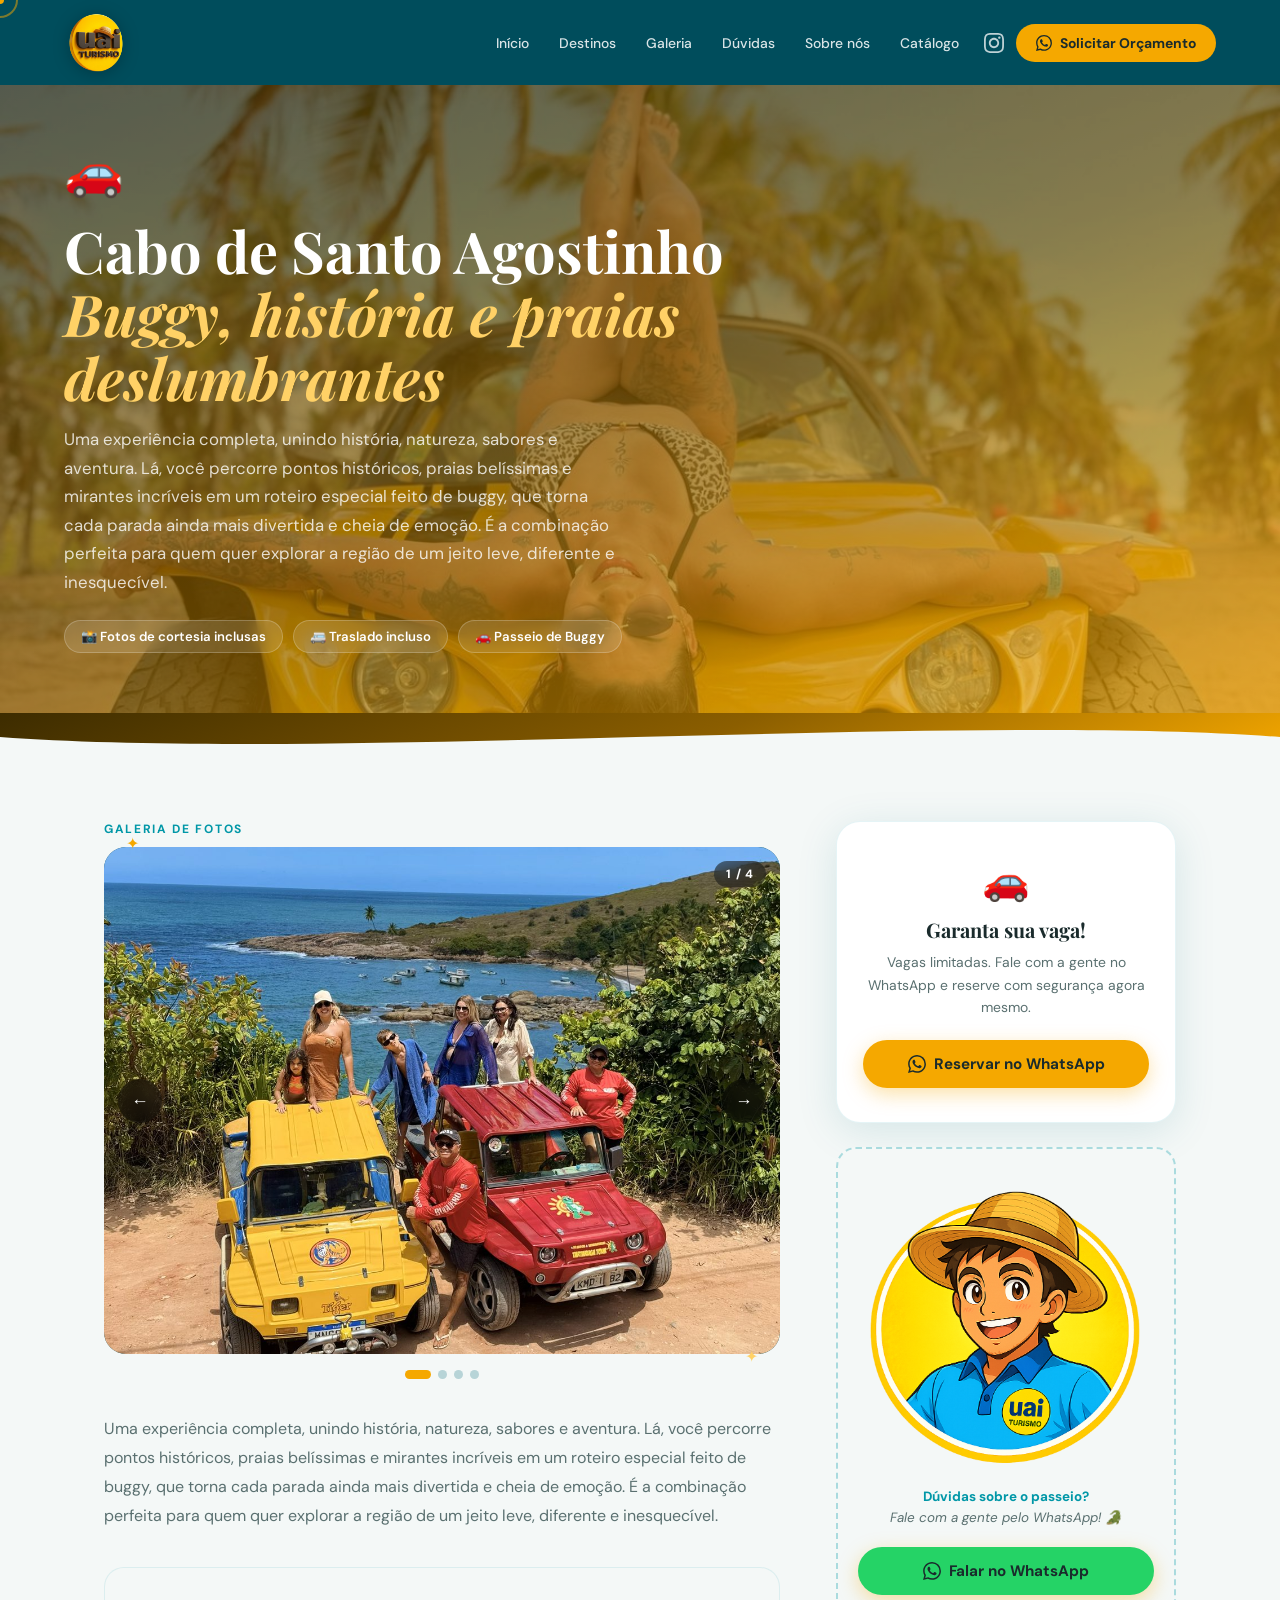
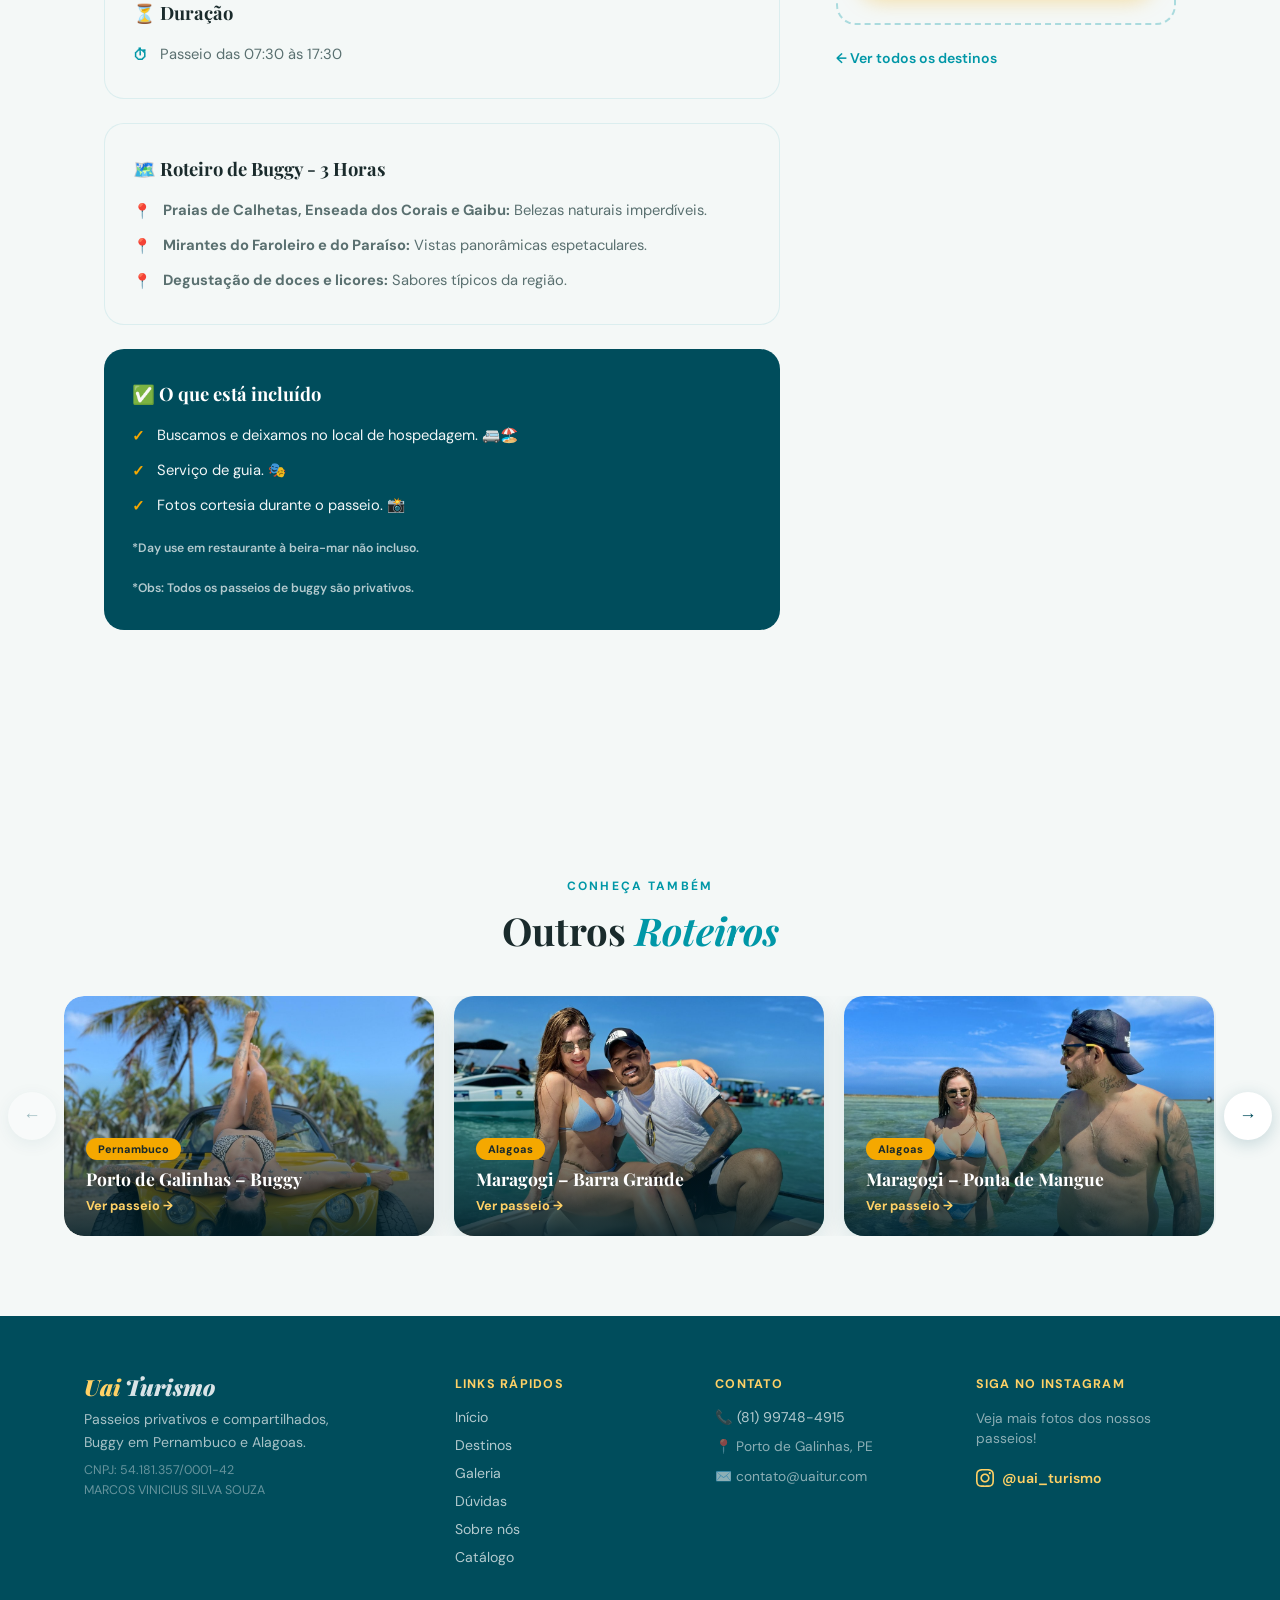
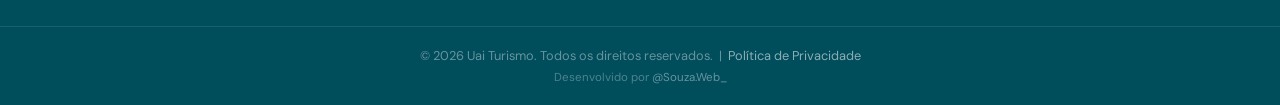
==== passeio-cabo-santo-agostinho.html @ 0c3a1db9 "fim..." ====
<!DOCTYPE html>
<html lang="pt-BR">

<head>
  <meta charset="UTF-8" />
  <meta name="viewport" content="width=device-width, initial-scale=1.0" />
  <title>Cabo de Santo Agostinho – Passeio de Buggy – Uai Turismo</title>
  <meta name="description" content="Passeio de buggy em Cabo de Santo Agostinho — história, praias deslumbrantes, mirantes e degustação de doces típicos. Traslado, guia e fotos inclusas.">
  <link href="https://fonts.googleapis.com/css2?family=Playfair+Display:ital,wght@0,700;0,900;1,700&family=DM+Sans:wght@300;400;500;600;700&display=swap" rel="stylesheet" />
  <link rel="stylesheet" href="style.css" />
  <link rel="stylesheet" href="style-upgrade.css" />
  <style>
    * { cursor: none !important; }
    @media(pointer:coarse) { * { cursor: auto !important; } }
    #cursor-dot, #cursor-ring { position: fixed; top: 0; left: 0; border-radius: 50%; pointer-events: none; z-index: 99999; transform: translate(-50%, -50%); transition-property: opacity, background, border-color, transform; transition-timing-function: ease; }
    #cursor-dot { width: 8px; height: 8px; background: var(--amber); transition-duration: .08s; }
    #cursor-ring { width: 36px; height: 36px; border: 2px solid rgba(245,168,0,.5); background: transparent; transition-duration: .18s; }
    .ph { min-height: 72vh; background: linear-gradient(155deg, #3d2c00 0%, #8B5E00 55%, var(--amber) 100%); display: flex; align-items: flex-end; padding: 140px 5% 60px; position: relative; overflow: hidden; }
    .ph::before { content: ''; position: absolute; inset: 0; background: url('foto/Passeio Buggy - Porto de Galinhas/image-8.jpeg') center/cover no-repeat; opacity: .30; z-index: 0; }
    .phc { position: relative; z-index: 1; max-width: 720px; color: white; }
    .ph-emoji { font-size: 3rem; display: block; margin-bottom: 16px; }
    .phc h1 { font-family: 'Playfair Display', serif; font-size: clamp(2rem,5vw,3.6rem); line-height: 1.1; margin-bottom: 16px; }
    .phc h1 span { color: var(--amber-light); font-style: italic; }
    .ph-sub { font-size: 1.05rem; color: rgba(255,255,255,.80); line-height: 1.7; max-width: 560px; margin-bottom: 24px; }
    .ph-badges { display: flex; flex-wrap: wrap; gap: 10px; }
    .ph-badge { background: rgba(255,255,255,.12); border: 1px solid rgba(255,255,255,.22); color: white; padding: 7px 16px; border-radius: 50px; font-size: .82rem; font-weight: 600; backdrop-filter: blur(8px); }
    .pwav { line-height: 0; background: linear-gradient(155deg, #3d2c00 0%, #8B5E00 55%, var(--amber) 100%); }
    .pwav svg { width:100%; height:48px; display:block; }
    .pbody { max-width: 1200px; margin: 0 auto; padding: 60px 5%; display: grid; grid-template-columns: 1fr 340px; gap: 56px; }
    @media(max-width:900px) { .pbody { grid-template-columns:1fr; } }
    .pcwrap { margin-bottom: 36px; }
    .pclabel { font-size:.75rem; font-weight:700; letter-spacing:.14em; text-transform:uppercase; color:var(--teal); margin-bottom:10px; }
    .pcframe { position:relative; }
    .pcframe::before, .pcframe::after { content:'✦'; position:absolute; font-size:1rem; color:var(--amber); z-index:10; line-height:1; }
    .pcframe::before { top:-11px; left:22px; }
    .pcframe::after { bottom:-11px; right:22px; color:var(--amber-light); }
    .pc { position:relative; border-radius:22px; overflow:hidden; background:var(--teal-deeper); aspect-ratio:4/3; }
    .pctrack { display:flex; height:100%; transition:transform .65s cubic-bezier(.4,0,.2,1); will-change:transform; }
    .pcs { flex:0 0 100%; min-width:100%; height:100%; overflow:hidden; }
    .pcs img { width:100%; height:100%; object-fit:cover; display:block; transition:transform .7s ease; }
    .pcs:hover img { transform:scale(1.04); }
    .pcprev, .pcnext { position:absolute; top:50%; transform:translateY(-50%); width:44px; height:44px; border-radius:50%; border:none; background:rgba(0,0,0,.42); color:white; font-size:1.1rem; cursor:pointer; z-index:5; display:flex; align-items:center; justify-content:center; transition:background .25s,transform .25s; backdrop-filter:blur(8px); }
    .pcprev { left:14px; } .pcnext { right:14px; }
    .pcprev:hover, .pcnext:hover { background:var(--amber); color:var(--text); transform:translateY(-50%) scale(1.1); }
    .pccount { position:absolute; top:14px; right:14px; background:rgba(0,0,0,.45); backdrop-filter:blur(8px); color:white; font-size:.75rem; font-weight:700; padding:5px 12px; border-radius:50px; z-index:5; letter-spacing:.06em; }
    .pccap { position:absolute; bottom:0; left:0; right:0; padding:40px 20px 16px; background:linear-gradient(transparent,rgba(0,20,30,.75)); color:white; font-size:.82rem; font-weight:600; opacity:0; transition:opacity .3s; z-index:5; pointer-events:none; }
    .pc:hover .pccap { opacity:1; }
    .pcdots { display:flex; justify-content:center; align-items:center; gap:7px; margin-top:16px; }
    .pcd { width:9px; height:9px; border-radius:50%; background:rgba(0,105,120,.25); border:none; cursor:pointer; transition:all .3s; padding:0; }
    .pcd.active { background:var(--amber); width:26px; border-radius:5px; }
    .pcd:hover { background:var(--teal); }
    .roteiro-box { background: linear-gradient(135deg,rgba(0,151,167,.08),rgba(0,77,92,.06)); border:1px solid rgba(0,151,167,.15); border-radius:20px; padding:28px; margin-bottom:24px; }
    .roteiro-box h3 { font-family:'Playfair Display',serif; font-size:1.05rem; color:var(--text); margin-bottom:16px; display:flex; align-items:center; gap:8px; }
    .roteiro-tag { display:inline-flex; align-items:center; gap:6px; background:var(--amber); color:var(--text); font-size:.78rem; font-weight:700; padding:4px 12px; border-radius:50px; margin-left:auto; }
    .roteiro-steps { list-style:none; display:flex; flex-direction:column; gap:12px; }
    .roteiro-steps li { display:flex; align-items:flex-start; gap:12px; font-size:.9rem; color:var(--text-muted); }
    .rstep { width:28px; height:28px; background:var(--teal); color:white; border-radius:50%; display:flex; align-items:center; justify-content:center; font-size:.75rem; font-weight:700; flex-shrink:0; }
    .pdesc { font-size:1rem; color:var(--text-muted); line-height:1.8; margin-bottom:36px; }
    .pdesc p+p { margin-top:16px; }
    .pinc { background:var(--off-white); border-radius:20px; padding:32px 28px; margin-bottom:24px; border:1px solid rgba(0,151,167,.10); }
    .pinc h3 { font-family:'Playfair Display',serif; font-size:1.15rem; color:var(--text); margin-bottom:18px; }
    .pinc ul { list-style:none; display:flex; flex-direction:column; gap:12px; }
    .pinc li { display:flex; align-items:flex-start; gap:12px; font-size:.92rem; color:var(--text-muted); line-height:1.5; }
    .ii { color:var(--teal); font-weight:800; flex-shrink:0; margin-top:1px; }
    .ptips { background:linear-gradient(135deg,var(--teal-deeper),var(--teal)); border-radius:20px; padding:32px 28px; color:white; }
    .ptips h3 { font-family:'Playfair Display',serif; font-size:1.15rem; margin-bottom:16px; }
    .ptips ul { list-style:none; display:flex; flex-direction:column; gap:10px; }
    .ptips li { font-size:.9rem; color:rgba(255,255,255,.85); line-height:1.55; }
    .psidebar { display:flex; flex-direction:column; gap:24px; }
    .ctacard { background:white; border-radius:24px; padding:34px 26px; box-shadow:0 8px 40px rgba(0,105,120,.13); border:1px solid rgba(0,151,167,.10); text-align:center; }
    .ctacard-em { font-size:2.4rem; margin-bottom:10px; }
    .ctacard h4 { font-family:'Playfair Display',serif; font-size:1.25rem; color:var(--text); margin-bottom:8px; }
    .ctacard p { font-size:.87rem; color:var(--text-muted); margin-bottom:22px; line-height:1.6; }
    .ctacard .btn-primary { width:100%; justify-content:center; }
    .mascote-box { background:var(--off-white); border-radius:20px; border:2px dashed rgba(0,151,167,.30); padding:28px 20px; text-align:center; display:flex; flex-direction:column; align-items:center; gap:14px; }
    .mascote-box p { font-size:.84rem; color:var(--text-muted); line-height:1.55; font-style:italic; }
    .mascote-box strong { color:var(--teal); font-style:normal; }
    .back-link { display:inline-flex; align-items:center; gap:8px; color:var(--teal); font-weight:600; font-size:.88rem; transition:.3s; }
    .back-link:hover { color:var(--teal-dark); }
    .outros-sec { background:var(--off-white); padding:80px 5%; }
    .outros-hd { text-align:center; margin-bottom:36px; }
    .outros-grid { max-width:1100px; margin:0 auto; display:grid; grid-template-columns:repeat(3,1fr); gap:20px; }
    @media(max-width:768px) { .outros-grid { grid-template-columns:1fr; } }
    .outro-card { border-radius:20px; overflow:hidden; position:relative; height:230px; cursor:pointer; }
    .outro-card img { width:100%; height:100%; object-fit:cover; transition:transform .5s; display:block; }
    .outro-card:hover img { transform:scale(1.07); }
    .outro-overlay { position:absolute; inset:0; background:linear-gradient(180deg,transparent 35%,rgba(0,40,50,.90)); display:flex; flex-direction:column; justify-content:flex-end; padding:22px; color:white; }
    .outro-overlay h4 { font-family:'Playfair Display',serif; font-size:1.1rem; margin-bottom:5px; }
    .outro-overlay a { font-size:.8rem; color:var(--amber-light); font-weight:700; transition:.2s; }
    .outro-overlay a:hover { color:white; }

    <style id="nav-mobile-fix">@media (max-width: 768px) {
      #navMenu { display: flex !important; position: fixed !important; top: 0 !important; left: 0 !important; right: 0 !important; bottom: 0 !important; width: 100% !important; height: 100% !important; z-index: 99990 !important; background: var(--teal-deeper) !important; flex-direction: column !important; align-items: center !important; justify-content: center !important; gap: 8px !important; transform: none !important; opacity: 0; visibility: hidden; pointer-events: none; transition: opacity 0.35s ease, visibility 0.35s ease; }
      #navMenu.open { opacity: 1 !important; visibility: visible !important; pointer-events: all !important; }
      #navMenu li { width: 100%; text-align: center; }
      #navMenu li a { display: block; font-size: 1.2rem !important; padding: 14px 24px !important; color: white !important; border-radius: 12px; transition: background 0.2s ease; }
      #navMenu li a:hover { background: rgba(255,255,255,0.10); }
      #navMenu .nav-cta { background: var(--amber) !important; color: var(--text) !important; border-radius: 50px !important; font-weight: 700 !important; margin-top: 8px; display: inline-flex !important; width: auto !important; padding: 12px 28px !important; }
      .nav-toggle { z-index: 99995 !important; position: relative; }
      #nav { z-index: 99992 !important; }
    }
  </style>
  </style>

    <style>
        .floating-wpp {
            position: fixed;
            bottom: 24px;
            left: 24px;
            width: 60px;
            height: 60px;
            background-color: #25D366;
            color: white;
            border-radius: 50%;
            display: flex;
            align-items: center;
            justify-content: center;
            font-size: 32px;
            box-shadow: 0 4px 14px rgba(37, 211, 102, 0.4);
            z-index: 1000;
            transition: transform 0.3s ease;
        }
        .floating-wpp:hover {
            transform: scale(1.1);
        }
        @media (max-width: 480px) {
            .floating-wpp {
                bottom: 16px;
                left: 16px;
                width: 50px;
                height: 50px;
            }
            .floating-wpp svg { padding: 4px; }
        }
    </style>
    
</head>

<body>
  <div id="cursor-dot"></div>
  <div id="cursor-ring"></div>

  <nav id="nav">
    <a class="nav-logo" href="index.html"><img src="foto/logoo.png" alt="Uai Turismo" class="nav-logo-img"></a>
    <button class="nav-toggle" id="navToggle" aria-label="Abrir menu"><span></span><span></span><span></span></button>
        <ul id="navMenu">
      <li><a href="index.html#hero">Início</a></li>
      <li><a href="index.html#destinos">Destinos</a></li>
      <li><a href="index.html#galeria">Galeria</a></li>
      <li><a href="index.html#faq">Dúvidas</a></li>
      <li><a href="quem-somos.html">Sobre nós</a></li>
      <li><a href="https://uaiturismo.surishop.ai/catalog" target="_blank">Catálogo</a></li>
      <li><a href="https://www.instagram.com/uai_turismo/" target="_blank" aria-label="Instagram" title="@uai_turismo" style="display:flex;align-items:center;padding:4px 8px;color:rgba(255,255,255,.75);transition:color .2s" onmouseover="this.style.color='#FFD166'" onmouseout="this.style.color='rgba(255,255,255,.75)'"><svg width="20" height="20" viewBox="0 0 24 24" fill="currentColor" style="vertical-align:middle"><path d="M12 2.163c3.204 0 3.584.012 4.85.07 3.252.148 4.771 1.691 4.919 4.919.058 1.265.069 1.645.069 4.849 0 3.205-.012 3.584-.069 4.849-.149 3.225-1.664 4.771-4.919 4.919-1.266.058-1.644.07-4.85.07-3.204 0-3.584-.012-4.849-.07-3.26-.149-4.771-1.699-4.919-4.92-.058-1.265-.07-1.644-.07-4.849 0-3.204.013-3.583.07-4.849.149-3.227 1.664-4.771 4.919-4.919 1.266-.057 1.645-.069 4.849-.069zm0-2.163c-3.259 0-3.667.014-4.947.072-4.358.2-6.78 2.618-6.98 6.98-.059 1.281-.073 1.689-.073 4.948 0 3.259.014 3.668.072 4.948.2 4.358 2.618 6.78 6.98 6.98 1.281.058 1.689.072 4.948.072 3.259 0 3.668-.014 4.948-.072 4.354-.2 6.782-2.618 6.979-6.98.059-1.28.073-1.689.073-4.948 0-3.259-.014-3.667-.072-4.947-.196-4.354-2.617-6.78-6.979-6.98-1.281-.059-1.69-.073-4.949-.073zm0 5.838c-3.403 0-6.162 2.759-6.162 6.162s2.759 6.163 6.162 6.163 6.162-2.759 6.162-6.163c0-3.403-2.759-6.162-6.162-6.162zm0 10.162c-2.209 0-4-1.79-4-4 0-2.209 1.791-4 4-4s4 1.791 4 4c0 2.21-1.791 4-4 4zm6.406-11.845c-.796 0-1.441.645-1.441 1.44s.645 1.44 1.441 1.44c.795 0 1.439-.645 1.439-1.44s-.644-1.44-1.439-1.44z"/></svg></a></li>
      <li><a href="https://wa.me/5581997484915?text=Olá%2C%20vim%20pelo%20site%20e%20gostaria%20de%20saber%20mais" class="nav-cta" target="_blank"><svg width="16" height="16" viewBox="0 0 24 24" fill="currentColor"><path d="M17.472 14.382c-.297-.149-1.758-.867-2.03-.967-.273-.099-.471-.148-.67.15-.197.297-.767.966-.94 1.164-.173.199-.347.223-.644.075-.297-.15-1.255-.463-2.39-1.475-.883-.788-1.48-1.761-1.653-2.059-.173-.297-.018-.458.13-.606.134-.133.298-.347.446-.52.149-.174.198-.298.298-.497.099-.198.05-.371-.025-.52-.075-.149-.669-1.612-.916-2.207-.242-.579-.487-.5-.669-.51-.173-.008-.371-.01-.57-.01-.198 0-.52.074-.792.372-.272.297-1.04 1.016-1.04 2.479 0 1.462 1.065 2.875 1.213 3.074.149.198 2.096 3.2 5.077 4.487.709.306 1.262.489 1.694.625.712.227 1.36.195 1.871.118.571-.085 1.758-.719 2.006-1.413.248-.694.248-1.289.173-1.413-.074-.124-.272-.198-.57-.347m-5.421 7.403h-.004a9.87 9.87 0 01-5.031-1.378l-.361-.214-3.741.982.998-3.648-.235-.374a9.86 9.86 0 01-1.51-5.26c.001-5.45 4.436-9.884 9.888-9.884 2.64 0 5.122 1.03 6.988 2.898a9.825 9.825 0 012.893 6.994c-.003 5.45-4.437 9.884-9.885 9.884m8.413-18.297A11.815 11.815 0 0012.05 0C5.495 0 .16 5.335.157 11.892c0 2.096.547 4.142 1.588 5.945L.057 24l6.305-1.654a11.882 11.882 0 005.683 1.448h.005c6.554 0 11.89-5.335 11.893-11.893a11.821 11.821 0 00-3.48-8.413Z" /></svg> Solicitar Orçamento</a></li>
    </ul>
  </nav>

  <section class="ph">
    <div class="phc">
      <span class="ph-emoji">🚗</span>
      <h1>Cabo de Santo Agostinho<br><span>Buggy, história e praias deslumbrantes</span></h1>
      <p class="ph-sub">Uma experiência completa, unindo história, natureza, sabores e aventura. Lá, você percorre pontos históricos, praias belíssimas e mirantes incríveis em um roteiro especial feito de buggy, que torna cada parada ainda mais divertida e cheia de emoção. É a combinação perfeita para quem quer explorar a região de um jeito leve, diferente e inesquecível.</p>
      <div class="ph-badges">
        <span class="ph-badge">📸 Fotos de cortesia inclusas</span>
        <span class="ph-badge">🚐 Traslado incluso</span>
        <span class="ph-badge">🚗 Passeio de Buggy</span>
      </div>
    </div>
  </section>

  <div class="pwav"><svg viewBox="0 0 1440 48" xmlns="http://www.w3.org/2000/svg" preserveAspectRatio="none"><path d="M0,24 C360,48 1080,0 1440,24 L1440,48 L0,48 Z" fill="#f4f8f7" /></svg></div>

  <div style="background:var(--off-white);padding-bottom:80px;">
    <div class="pbody">
      <div>
        <!-- CARROSSEL -->
        <div class="pcwrap">
          <p class="pclabel">Galeria de fotos</p>
          <div class="pcframe">
            <div class="pc" id="pc-cabo">
              <div class="pctrack" id="pct-cabo">
                <div class="pcs"><img src="foto/Cabo de Santo Agostinho Passeios de Buggy/image-0 (1).jpeg" alt="Cabo de Santo Agostinho foto 1" loading="lazy"></div>
                <div class="pcs"><img src="foto/Cabo de Santo Agostinho Passeios de Buggy/image-1.jpeg" alt="Cabo de Santo Agostinho foto 2" loading="lazy"></div>
                <div class="pcs"><img src="foto/Cabo de Santo Agostinho Passeios de Buggy/image-2.jpeg" alt="Cabo de Santo Agostinho foto 3" loading="lazy"></div>
                <div class="pcs">
                  <img src="foto/Cabo de Santo Agostinho Passeios de Buggy/image-5.jpeg" alt="Cabo de Santo Agostinho foto 4" loading="lazy">
                </div>
              </div>
              <button class="pcprev" id="pcp-cabo" aria-label="Anterior">&#8592;</button>
              <button class="pcnext" id="pcn-cabo" aria-label="Próxima">&#8594;</button>
              <div class="pccount" id="pcc-cabo">1 / 4</div>
              <div class="pccap">📍 Cabo de Santo Agostinho – PE</div>
            </div>
          </div>
          <div class="pcdots" id="pcd-cabo"><button class="pcd active" data-i="0" aria-label="Foto 1"></button><button class="pcd" data-i="1" aria-label="Foto 2"></button><button class="pcd" data-i="2" aria-label="Foto 3"></button><button class="pcd" data-i="3" aria-label="Foto 4"></button></div>
        </div>

        <div class="pdesc">
          <p>Uma experiência completa, unindo história, natureza, sabores e aventura. Lá, você percorre pontos históricos, praias belíssimas e mirantes incríveis em um roteiro especial feito de buggy, que torna cada parada ainda mais divertida e cheia de emoção. É a combinação perfeita para quem quer explorar a região de um jeito leve, diferente e inesquecível.</p>
        </div>

        <!-- DURACAO -->
        <div class="pinc" style="margin-bottom:24px;">
          <h3>⏳ Duração</h3>
          <ul>
            <li><span class="ii">⏱</span><span>Passeio das 07:30 às 17:30</span></li>
          </ul>
        </div>

        <!-- ROTEIRO -->
        <div class="pinc" style="margin-bottom:24px;">
          <h3>🗺️ Roteiro de Buggy - 3 Horas</h3>
          <ul>
            <li><span class="ii">📍</span><span><strong>Praias de Calhetas, Enseada dos Corais e Gaibu:</strong> Belezas naturais imperdíveis.</span></li>
            <li><span class="ii">📍</span><span><strong>Mirantes do Faroleiro e do Paraíso:</strong> Vistas panorâmicas espetaculares.</span></li>
            <li><span class="ii">📍</span><span><strong>Degustação de doces e licores:</strong> Sabores típicos da região.</span></li>
          </ul>
        </div>

        <!-- INCLUSO -->
        <div class="pinc p-incluso">
          <h3>✅ O que está incluído</h3>
          <ul>
            <li><span class="ii">✓</span><span>Buscamos e deixamos no local de hospedagem. 🚐🏖️</span></li>
            <li><span class="ii">✓</span><span>Serviço de guia. 🎭</span></li>
            <li><span class="ii">✓</span><span>Fotos cortesia durante o passeio. 📸</span></li>
            <li style="margin-top:10px;"><small style="color:var(--text-muted);font-weight:600;">*Day use em restaurante à beira-mar não incluso.</small></li>
            <li style="margin-top:10px;"><small style="color:var(--text-muted);font-weight:600;">*Obs: Todos os passeios de buggy são privativos.</small></li>
          </ul>
        </div>

        
      </div>

      <div class="psidebar">
        <div class="ctacard">
          <div class="ctacard-em">🚗</div>
          <h4>Garanta sua vaga!</h4>
          <p>Vagas limitadas. Fale com a gente no WhatsApp e reserve com segurança agora mesmo.</p>
          <a href="https://wa.me/5581997484915?text=Ol%C3%A1%2C+vim+pelo+site+e+gostaria+de+saber+mais+sobre+o+passeio+Cabo+de+Santo+Agostinho" class="btn-primary" target="_blank">
            <svg width="18" height="18" viewBox="0 0 24 24" fill="currentColor"><path d="M17.472 14.382c-.297-.149-1.758-.867-2.03-.967-.273-.099-.471-.148-.67.15-.197.297-.767.966-.94 1.164-.173.199-.347.223-.644.075-.297-.15-1.255-.463-2.39-1.475-.883-.788-1.48-1.761-1.653-2.059-.173-.297-.018-.458.13-.606.134-.133.298-.347.446-.52.149-.174.198-.298.298-.497.099-.198.05-.371-.025-.52-.075-.149-.669-1.612-.916-2.207-.242-.579-.487-.5-.669-.51-.173-.008-.371-.01-.57-.01-.198 0-.52.074-.792.372-.272.297-1.04 1.016-1.04 2.479 0 1.462 1.065 2.875 1.213 3.074.149.198 2.096 3.2 5.077 4.487.709.306 1.262.489 1.694.625.712.227 1.36.195 1.871.118.571-.085 1.758-.719 2.006-1.413.248-.694.248-1.289.173-1.413-.074-.124-.272-.198-.57-.347m-5.421 7.403h-.004a9.87 9.87 0 01-5.031-1.378l-.361-.214-3.741.982.998-3.648-.235-.374a9.86 9.86 0 01-1.51-5.26c.001-5.45 4.436-9.884 9.888-9.884 2.64 0 5.122 1.03 6.988 2.898a9.825 9.825 0 012.893 6.994c-.003 5.45-4.437 9.884-9.885 9.884m8.413-18.297A11.815 11.815 0 0012.05 0C5.495 0 .16 5.335.157 11.892c0 2.096.547 4.142 1.588 5.945L.057 24l6.305-1.654a11.882 11.882 0 005.683 1.448h.005c6.554 0 11.89-5.335 11.893-11.893a11.821 11.821 0 00-3.48-8.413Z" /></svg> Reservar no WhatsApp
          </a>
        </div>
        <div class="mascote-box">
          <img loading="lazy" src="foto/Mascote Uai Chatbot.png" alt="Mascote Uai Turismo" style="width:100%;border-radius:16px;display:block;">
          <p><strong>Dúvidas sobre o passeio?</strong><br>Fale com a gente pelo WhatsApp! 🐊</p>
<a href="https://wa.me/5581997484915?text=Ol%C3%A1%21+vim+pelo+site+e+tenho+uma+duvida%21" class="btn-primary" target="_blank" style="width:100%;justify-content:center;background:#25D366;border-color:#25D366;margin-top:4px;">
            <svg width="18" height="18" viewBox="0 0 24 24" fill="currentColor"><path d="M17.472 14.382c-.297-.149-1.758-.867-2.03-.967-.273-.099-.471-.148-.67.15-.197.297-.767.966-.94 1.164-.173.199-.347.223-.644.075-.297-.15-1.255-.463-2.39-1.475-.883-.788-1.48-1.761-1.653-2.059-.173-.297-.018-.458.13-.606.134-.133.298-.347.446-.52.149-.174.198-.298.298-.497.099-.198.05-.371-.025-.52-.075-.149-.669-1.612-.916-2.207-.242-.579-.487-.5-.669-.51-.173-.008-.371-.01-.57-.01-.198 0-.52.074-.792.372-.272.297-1.04 1.016-1.04 2.479 0 1.462 1.065 2.875 1.213 3.074.149.198 2.096 3.2 5.077 4.487.709.306 1.262.489 1.694.625.712.227 1.36.195 1.871.118.571-.085 1.758-.719 2.006-1.413.248-.694.248-1.289.173-1.413-.074-.124-.272-.198-.57-.347m-5.421 7.403h-.004a9.87 9.87 0 01-5.031-1.378l-.361-.214-3.741.982.998-3.648-.235-.374a9.86 9.86 0 01-1.51-5.26c.001-5.45 4.436-9.884 9.888-9.884 2.64 0 5.122 1.03 6.988 2.898a9.825 9.825 0 012.893 6.994c-.003 5.45-4.437 9.884-9.885 9.884m8.413-18.297A11.815 11.815 0 0012.05 0C5.495 0 .16 5.335.157 11.892c0 2.096.547 4.142 1.588 5.945L.057 24l6.305-1.654a11.882 11.882 0 005.683 1.448h.005c6.554 0 11.89-5.335 11.893-11.893a11.821 11.821 0 00-3.48-8.413Z" /></svg> Falar no WhatsApp
          </a>
        </div>
        <a href="index.html#destinos" class="back-link">← Ver todos os destinos</a>
      </div>
    </div>
  </div>

  <!-- OUTROS ROTEIROS - Carrossel -->
  <section class="rc-section">
    <div class="rc-hd">
      <p class="section-label">Conheça também</p>
      <h2 style="font-family:'Playfair Display',serif;font-size:clamp(1.8rem,3vw,2.6rem);color:var(--text)">Outros <span style="color:var(--teal);font-style:italic">Roteiros</span></h2>
    </div>
    <div class="rc-outer" id="rc-outer">
      <button class="rc-prev-btn" id="rc-prev" aria-label="Anterior">&#8592;</button>
      <div class="rc-viewport">
        <div class="rc-track" id="rc-track">
          <div class="rc-card"><img src="foto/Passeio Buggy - Porto de Galinhas/image-8.jpeg" alt="Porto de Galinhas" loading="lazy"><div class="rc-overlay"><span class="rc-tag">Pernambuco</span><h4>Porto de Galinhas – Buggy</h4><a href="passeio-porto-de-galinhas.html">Ver passeio &rarr;</a></div></div>
          <div class="rc-card"><img src="foto/Maragogi - Barra Grande/image-7.jpeg" alt="Maragogi – Barra Grande" loading="lazy"><div class="rc-overlay"><span class="rc-tag">Alagoas</span><h4>Maragogi – Barra Grande</h4><a href="passeio-maragogi.html">Ver passeio &rarr;</a></div></div>
          <div class="rc-card"><img src="foto/Maragogi - Ponta de Mangue/image-8.jpeg" alt="Maragogi – Ponta de Mangue" loading="lazy"><div class="rc-overlay"><span class="rc-tag">Alagoas</span><h4>Maragogi – Ponta de Mangue</h4><a href="passeio-maragogi-ponta-de-mangue.html">Ver passeio &rarr;</a></div></div>
          <div class="rc-card"><img src="foto/carneiros/image-18.jpeg" alt="Praia dos Carneiros" loading="lazy"><div class="rc-overlay"><span class="rc-tag">Pernambuco</span><h4>Praia dos Carneiros</h4><a href="passeio-carneiros.html">Ver passeio &rarr;</a></div></div>
          <div class="rc-card"><img src="foto/Cabo de Santo Agostinho Passeios de Buggy/image-1.jpeg" alt="Cabo de Santo Agostinho" loading="lazy"><div class="rc-overlay"><span class="rc-tag">Pernambuco</span><h4>Cabo de Santo Agostinho – Buggy</h4><a href="passeio-cabo-santo-agostinho.html">Ver passeio &rarr;</a></div></div>
          <div class="rc-card"><img src="foto/Santo Aleixo/image-10.jpeg" alt="Ilha de Santo Aleixo" loading="lazy"><div class="rc-overlay"><span class="rc-tag">Pernambuco</span><h4>Ilha de Santo Aleixo</h4><a href="passeio-ilha-santo-aleixo.html">Ver passeio &rarr;</a></div></div>
          <div class="rc-card"><img src="foto/milagres/IMG_0303.jpg" alt="São Miguel dos Milagres" loading="lazy"><div class="rc-overlay"><span class="rc-tag">Alagoas</span><h4>São Miguel dos Milagres</h4><a href="passeio-milagres.html">Ver passeio &rarr;</a></div></div>
          <div class="rc-card"><img src="foto/Citytour Recife e Olinda/principal.jpeg" alt="City Tour Recife e Olinda" loading="lazy"><div class="rc-overlay"><span class="rc-tag">Pernambuco</span><h4>City Tour Recife &amp; Olinda</h4><a href="passeio-city-tour.html">Ver passeio &rarr;</a></div></div>
        </div>
      </div>
      <button class="rc-next-btn" id="rc-next" aria-label="Próximo">&#8594;</button>
    </div>
  </section>

  <script>
  (function() {
    var track = document.getElementById('rc-track');
    var prev = document.getElementById('rc-prev');
    var next = document.getElementById('rc-next');
    if (!track) return;
    var cards = track.querySelectorAll('.rc-card');
    var total = cards.length;
    var cur = 0;
    function getVis() { return window.innerWidth <= 560 ? 1 : window.innerWidth <= 900 ? 2 : 3; }
    function getCardW() { if (!cards[0]) return 0; return cards[0].getBoundingClientRect().width + 20; }
    function update() {
      var vis = getVis();
      var maxCur = Math.max(0, total - vis);
      if (cur > maxCur) cur = maxCur;
      track.style.transform = 'translateX(-' + (cur * getCardW()) + 'px)';
      if (prev) prev.disabled = cur <= 0;
      if (next) next.disabled = cur >= maxCur;
    }
    if (prev) prev.addEventListener('click', function() { if (cur > 0) { cur--; update(); } });
    if (next) next.addEventListener('click', function() { var maxCur = Math.max(0, total - getVis()); if (cur < maxCur) { cur++; update(); } });
    var tx = 0;
    track.addEventListener('touchstart', function(e) { tx = e.touches[0].clientX; }, { passive: true });
    track.addEventListener('touchend', function(e) {
      var d = tx - e.changedTouches[0].clientX;
      if (Math.abs(d) > 40) { if (d > 0) { cur = Math.min(cur + 1, total - getVis()); } else { cur = Math.max(cur - 1, 0); } update(); }
    });
    window.addEventListener('resize', update);
    update();
  })();
  </script>

  <footer class="main-footer">
    <div class="footer-inner">
      <div class="footer-brand">
        <div style="display:flex;align-items:center;gap:4px;font-family:'Playfair Display',serif;font-size:1.4rem;line-height:1;margin-bottom:10px;"><span style="color:var(--amber-light);font-weight:900;font-style:italic;">Uai</span><span style="color:rgba(255,255,255,.85);font-weight:900;font-style:italic;">Turismo</span></div>
        <p>Passeios privativos e compartilhados,<br>Buggy em Pernambuco e Alagoas.</p>
        <p style="margin-top:8px;font-size:.78rem;color:rgba(255,255,255,.4);">CNPJ: 54.181.357/0001-42<br>MARCOS VINICIUS SILVA SOUZA</p>
      </div>
      <div class="footer-links"><h5>Links Rápidos</h5><a href="index.html#hero">Início</a><a href="index.html#destinos">Destinos</a><a href="index.html#galeria">Galeria</a><a href="index.html#faq">Dúvidas</a><a href="quem-somos.html">Sobre nós</a><a href="https://uaiturismo.surishop.ai/catalog" target="_blank">Catálogo</a></div>
      <div class="footer-contact"><h5>Contato</h5><a href="https://wa.me/5581997484915?text=Olá%2C%20vim%20pelo%20site%20e%20gostaria%20de%20saber%20mais" target="_blank">📞 (81) 99748-4915</a><p>📍 Porto de Galinhas, PE</p><p>✉️ contato@uaitur.com</p></div>
      <div class="footer-social"><h5>Siga no Instagram</h5><p>Veja mais fotos dos nossos passeios!</p><a href="https://www.instagram.com/uai_turismo/" target="_blank" style="display:inline-flex;align-items:center;gap:8px;margin-top:10px;color:var(--amber-light);font-weight:600;"><svg width="18" height="18" viewBox="0 0 24 24" fill="currentColor"><path d="M12 2.163c3.204 0 3.584.012 4.85.07 3.252.148 4.771 1.691 4.919 4.919.058 1.265.069 1.645.069 4.849 0 3.205-.012 3.584-.069 4.849-.149 3.225-1.664 4.771-4.919 4.919-1.266.058-1.644.07-4.85.07-3.204 0-3.584-.012-4.849-.07-3.26-.149-4.771-1.699-4.919-4.92-.058-1.265-.07-1.644-.07-4.849 0-3.204.013-3.583.07-4.849.149-3.227 1.664-4.771 4.919-4.919 1.266-.057 1.645-.069 4.849-.069zm0-2.163c-3.259 0-3.667.014-4.947.072-4.358.2-6.78 2.618-6.98 6.98-.059 1.281-.073 1.689-.073 4.948 0 3.259.014 3.668.072 4.948.2 4.358 2.618 6.78 6.98 6.98 1.281.058 1.689.072 4.948.072 3.259 0 3.668-.014 4.948-.072 4.354-.2 6.782-2.618 6.979-6.98.059-1.28.073-1.689.073-4.948 0-3.259-.014-3.667-.072-4.947-.196-4.354-2.617-6.78-6.979-6.98-1.281-.059-1.69-.073-4.949-.073zm0 5.838c-3.403 0-6.162 2.759-6.162 6.162s2.759 6.163 6.162 6.163 6.162-2.759 6.162-6.163c0-3.403-2.759-6.162-6.162-6.162zm0 10.162c-2.209 0-4-1.79-4-4 0-2.209 1.791-4 4-4s4 1.791 4 4c0 2.21-1.791 4-4 4zm6.406-11.845c-.796 0-1.441.645-1.441 1.44s.645 1.44 1.441 1.44c.795 0 1.439-.645 1.439-1.44s-.644-1.44-1.439-1.44z"/></svg>@uai_turismo</a></div>
    </div>
    <div class="footer-bottom"><p>© 2026 Uai Turismo. Todos os direitos reservados. &nbsp;|&nbsp; <a href="politica-de-privacidade.html" style="color:rgba(255,255,255,.55);transition:color .3s" onmouseover="this.style.color='#FFD166'" onmouseout="this.style.color='rgba(255,255,255,.55)'">Política de Privacidade</a></p>
      <p style="margin-top:6px;font-size:.72rem;color:rgba(255,255,255,.3);">Desenvolvido por <a href="https://www.instagram.com/Souza.Web_/" target="_blank" style="color:rgba(255,255,255,.4);transition:color .3s" onmouseover="this.style.color='#FFD166'" onmouseout="this.style.color='rgba(255,255,255,.4)'">@Souza.Web_</a></p></div>
  </footer>

  <script>
    const dot = document.getElementById('cursor-dot'), ring = document.getElementById('cursor-ring');
    if (window.matchMedia('(pointer: fine)').matches) { document.addEventListener('mousemove', e => { dot.style.left = e.clientX + 'px'; dot.style.top = e.clientY + 'px'; ring.style.left = e.clientX + 'px'; ring.style.top = e.clientY + 'px'; }); }
    const nav = document.getElementById('nav');
    window.addEventListener('scroll', () => nav.classList.toggle('scrolled', window.scrollY > 60), { passive: true });
    (function () {
      var nt = document.getElementById('navToggle'), nm = document.getElementById('navMenu');
      if (!nt || !nm) return;
      var newT = nt.cloneNode(true); nt.parentNode.replaceChild(newT, nt); nt = newT;
      nt.addEventListener('click', function () { var o = nm.classList.toggle('open'); nt.classList.toggle('open', o); nt.setAttribute('aria-expanded', o); document.body.style.overflow = o ? 'hidden' : ''; document.documentElement.style.overflow = o ? 'hidden' : ''; });
      nm.querySelectorAll('a').forEach(function (l) { l.addEventListener('click', function () { nm.classList.remove('open'); nt.classList.remove('open'); nt.setAttribute('aria-expanded', false); document.body.style.overflow = ''; document.documentElement.style.overflow = ''; }); });
      if (nav) window.addEventListener('scroll', function () { nav.classList.toggle('scrolled', window.scrollY > 60); }, { passive: true });
    })();
    (function () {
      const track = document.getElementById('pct-cabo'), dotsW = document.getElementById('pcd-cabo'), count = document.getElementById('pcc-cabo'), prev = document.getElementById('pcp-cabo'), next = document.getElementById('pcn-cabo');
      const dots = dotsW ? dotsW.querySelectorAll('.pcd') : []; const total = 4;
      if (!track) return; let cur = 0, timer;
      function goTo(i) { if (dots[cur]) dots[cur].classList.remove('active'); cur = (i + total) % total; track.style.transform = 'translateX(-' + (cur * 100) + '%)'; if (dots[cur]) dots[cur].classList.add('active'); if (count) count.textContent = (cur + 1) + ' / ' + total; reset(); }
      function reset() { clearInterval(timer); timer = setInterval(() => goTo(cur + 1), 4000); }
      if (prev) prev.addEventListener('click', () => goTo(cur - 1));
      if (next) next.addEventListener('click', () => goTo(cur + 1));
      dots.forEach((d, i) => d.addEventListener('click', () => goTo(i)));
      let tx = 0; track.addEventListener('touchstart', e => { tx = e.touches[0].clientX; }, { passive: true }); track.addEventListener('touchend', e => { const d = tx - e.changedTouches[0].clientX; if (Math.abs(d) > 40) goTo(d > 0 ? cur + 1 : cur - 1); });
      const pcEl = document.getElementById('pc-cabo'); if (pcEl) { pcEl.addEventListener('mouseenter', () => clearInterval(timer)); pcEl.addEventListener('mouseleave', reset); }
      reset();
    })();
  </script>

    
    
</body>
</html>
---- style.css ----
/* ============================================
   UAI TURISMO — style.css
   Paleta: Teal profundo + Âmbar + Branco
   Tipografia: Playfair Display + DM Sans
   ============================================ */

/* ============================================
   VARIÁVEIS
   ============================================ */
:root {
  --teal:         #0097A7;
  --teal-dark:    #006978;
  --teal-deeper:  #004D5C;
  --amber:        #F5A800;
  --amber-light:  #FFD166;
  --white:        #ffffff;
  --off-white:    #f4f8f7;
  --text:         #1a2b2c;
  --text-muted:   #5a7070;
  --shadow-sm:    0 4px 16px rgba(0,105,120,.10);
  --shadow-md:    0 8px 32px rgba(0,105,120,.15);
  --shadow-lg:    0 20px 60px rgba(0,105,120,.22);
  --radius:       18px;
  --transition:   0.35s cubic-bezier(.4,0,.2,1);
  /* Z-index scale — sem conflito */
  --z-base:    1;
  --z-cards:   10;
  --z-sticky:  100;
  --z-nav:     1000;
  --z-menu:    990;
  --z-toggle:  1010;
  --z-overlay: 9000;
  --z-cursor:  9999;
}

/* ============================================
   RESET
   ============================================ */
*, *::before, *::after {
  margin: 0;
  padding: 0;
  box-sizing: border-box;
}

html {
  scroll-behavior: smooth;
  overflow-x: hidden;
}

body {
  font-family: 'DM Sans', sans-serif;
  color: var(--text);
  background: var(--white);
  overflow-x: hidden;
  max-width: 100vw;
}

img {
  display: block;
  max-width: 100%;
  height: auto;
}

a { text-decoration: none; }

/* ============================================
   DECORAÇÕES (marca d'água)
   ============================================ */
.deco-container {
  position: absolute;
  inset: 0;
  pointer-events: none;
  overflow: hidden;
  z-index: 0;
}

.deco-item {
  position: absolute;
  opacity: .10;
  transition: opacity .5s ease;
}

.deco-item:hover { opacity: .18; }

@keyframes slowFloat {
  0%,100% { transform: translateY(0) rotate(0); }
  50%      { transform: translateY(-10px) rotate(3deg); }
}
.deco-turtle   { animation: slowFloat 10s ease-in-out infinite; }
.deco-starfish { animation: slowFloat 8s ease-in-out infinite; }
.deco-shell    { animation: slowFloat 12s ease-in-out infinite; }

.diferenciais-section,
.cadastur-section { position: relative; }

.diferenciais-grid,
.cadastur-inner,
.section-header { position: relative; z-index: var(--z-base); }

/* ============================================
   UTILITÁRIOS
   ============================================ */
.section-label {
  display: inline-block;
  font-size: .75rem;
  font-weight: 700;
  letter-spacing: .18em;
  text-transform: uppercase;
  color: var(--teal);
  margin-bottom: 10px;
}

.section-header {
  text-align: center;
  margin-bottom: 52px;
}

.section-header h2 {
  font-family: 'Playfair Display', serif;
  font-size: clamp(1.9rem, 4vw, 2.9rem);
  color: var(--text);
  line-height: 1.15;
}

.section-header h2 span {
  color: var(--teal);
  font-style: italic;
}

.section-sub {
  color: var(--text-muted);
  font-size: 1rem;
  margin-top: 10px;
}

.btn-primary {
  display: inline-flex;
  align-items: center;
  gap: 8px;
  background: var(--amber);
  color: var(--text);
  padding: 14px 32px;
  border-radius: 50px;
  font-weight: 700;
  font-size: .95rem;
  transition: var(--transition);
  box-shadow: 0 6px 20px rgba(245,168,0,.35);
  white-space: nowrap;
}

.btn-primary:hover {
  background: var(--amber-light);
  transform: translateY(-2px);
  box-shadow: 0 10px 28px rgba(245,168,0,.42);
}

.btn-ghost {
  display: inline-flex;
  align-items: center;
  gap: 6px;
  color: rgba(255,255,255,.85);
  font-weight: 500;
  font-size: .9rem;
  border-bottom: 1px solid rgba(255,255,255,.35);
  padding-bottom: 2px;
  transition: var(--transition);
}

.btn-ghost:hover {
  color: #fff;
  border-color: #fff;
}

/* ============================================
   NAVEGAÇÃO
   ============================================ */
#nav {
  position: fixed;
  top: 0;
  width: 100%;
  z-index: var(--z-nav);
  background: var(--teal-deeper);
  display: flex;
  justify-content: space-between;
  align-items: center;
  padding: 10px 5%;
  transition: background var(--transition), box-shadow var(--transition);
  min-height: 68px;
}

#nav.scrolled {
  background: rgba(0,77,92,.97);
  box-shadow: 0 4px 24px rgba(0,0,0,.18);
  backdrop-filter: blur(12px);
}

/* Logo */
.nav-logo { display: flex; align-items: center; }

.nav-logo-img,
.logo-img {
  height: 52px;
  border-radius: 8px;
  display: block;
  filter: drop-shadow(0 2px 8px rgba(0,0,0,.25));
}

/* Logo texto */
.nav-logo-text {
  display: flex;
  align-items: center;
  gap: 4px;
  font-family: 'Playfair Display', serif;
  font-size: 1.5rem;
  line-height: 1;
  text-decoration: none;
}
.logo-uai     { color: var(--amber-light); font-weight: 900; font-style: italic; }
.logo-turismo { color: white; font-weight: 700; font-size: 1.1rem; letter-spacing: .02em; }

/* Menu desktop */
#navMenu {
  display: flex;
  list-style: none;
  gap: 4px;
  align-items: center;
}

#navMenu a {
  color: rgba(255,255,255,.85);
  font-size: .87rem;
  font-weight: 500;
  padding: 7px 13px;
  border-radius: 8px;
  transition: var(--transition);
}

#navMenu a:hover {
  color: #fff;
  background: rgba(255,255,255,.10);
}

.nav-cta {
  background: var(--amber) !important;
  color: var(--text) !important;
  padding: 10px 20px !important;
  border-radius: 50px !important;
  font-weight: 700 !important;
  display: inline-flex !important;
  align-items: center;
  gap: 8px;
}

/* Hambúrguer — só visível no mobile */
.nav-toggle {
  display: none;
  flex-direction: column;
  gap: 5px;
  background: none;
  border: none;
  cursor: pointer;
  padding: 8px;
  z-index: var(--z-toggle);
  flex-shrink: 0;
}

.nav-toggle span {
  display: block;
  width: 26px;
  height: 2px;
  background: white;
  border-radius: 2px;
  transition: var(--transition);
  transform-origin: center;
}

.nav-toggle.open span:nth-child(1) { transform: translateY(7px) rotate(45deg); }
.nav-toggle.open span:nth-child(2) { opacity: 0; transform: scaleX(0); }
.nav-toggle.open span:nth-child(3) { transform: translateY(-7px) rotate(-45deg); }

/* ============================================
   HERO
   ============================================ */
#hero {
  background: linear-gradient(155deg, var(--teal-deeper) 0%, var(--teal) 60%, #00bcd4 100%);
  padding-top: 68px;
  min-height: 100vh;
  display: flex;
  align-items: center;
  position: relative;
  overflow: hidden;
}

.hero-content {
  display: grid;
  grid-template-columns: 1fr 1fr;
  gap: 56px;
  max-width: 1240px;
  margin: 0 auto;
  align-items: center;
  padding: 40px 5%;
  width: 100%;
}

.hero-left { color: white; }

.hero-tag {
  display: inline-flex;
  align-items: center;
  gap: 8px;
  background: rgba(255,255,255,.12);
  color: var(--amber-light);
  font-size: .8rem;
  font-weight: 600;
  letter-spacing: .06em;
  padding: 7px 16px;
  border-radius: 50px;
  border: 1px solid rgba(255,255,255,.18);
  margin-bottom: 22px;
}

.hero-left h1 {
  font-family: 'Playfair Display', serif;
  font-size: clamp(2.2rem, 4.5vw, 3.8rem);
  line-height: 1.12;
  margin-bottom: 20px;
}

.hero-left h1 span { color: var(--amber-light); font-style: italic; }

.hero-left p {
  color: rgba(255,255,255,.82);
  font-size: 1rem;
  line-height: 1.75;
  max-width: 460px;
  margin-bottom: 32px;
}

.hero-actions {
  display: flex;
  align-items: center;
  gap: 20px;
  flex-wrap: wrap;
  margin-bottom: 36px;
}

.hero-badges {
  display: flex;
  align-items: center;
  gap: 20px;
  flex-wrap: wrap;
  padding-top: 28px;
  border-top: 1px solid rgba(255,255,255,.15);
}

.badge { display: flex; flex-direction: column; }

.badge strong {
  font-size: 1.5rem;
  font-weight: 800;
  color: var(--amber-light);
  line-height: 1;
}

.badge span {
  font-size: .75rem;
  color: rgba(255,255,255,.60);
  margin-top: 3px;
}

.badge-divider {
  width: 1px;
  height: 36px;
  background: rgba(255,255,255,.18);
}

/* Carrossel hero */
.hero-carousel {
  position: relative;
  border-radius: 24px;
  overflow: hidden;
  box-shadow: 0 24px 64px rgba(0,0,0,.35);
  background: var(--teal-dark);
  height: 460px;
}

.hero-carousel-track {
  display: flex;
  flex-wrap: nowrap;
  height: 100%;
  transition: transform .7s cubic-bezier(.4,0,.2,1);
}

.hero-carousel-slide {
  flex: 0 0 100%;
  min-width: 100%;
  height: 100%;
  position: relative;
}

.hero-carousel-slide img {
  width: 100%;
  height: 100%;
  object-fit: cover;
}

.hero-slide-caption {
  position: absolute;
  bottom: 18px;
  left: 18px;
  background: rgba(0,0,0,.52);
  backdrop-filter: blur(8px);
  color: white;
  font-size: .82rem;
  font-weight: 600;
  padding: 7px 16px;
  border-radius: 50px;
  z-index: 2;
}

.hero-carousel-nav {
  position: absolute;
  bottom: 18px;
  right: 18px;
  display: flex;
  gap: 8px;
  z-index: 3;
}

.hero-prev, .hero-next {
  width: 34px;
  height: 34px;
  border-radius: 50%;
  border: none;
  background: rgba(255,255,255,.22);
  color: white;
  cursor: pointer;
  display: flex;
  align-items: center;
  justify-content: center;
  transition: var(--transition);
}

.hero-prev:hover, .hero-next:hover {
  background: var(--amber);
  color: var(--text);
}

.hero-dots {
  position: absolute;
  bottom: 22px;
  left: 50%;
  transform: translateX(-50%);
  display: flex;
  gap: 6px;
  z-index: 3;
}

.hero-dot {
  width: 8px;
  height: 8px;
  border-radius: 50%;
  background: rgba(255,255,255,.45);
  border: none;
  cursor: pointer;
  transition: var(--transition);
}

.hero-dot.active {
  background: var(--amber);
  width: 22px;
  border-radius: 4px;
}

.hero-wave {
  position: relative;
  line-height: 0;
  background: linear-gradient(155deg, var(--teal-deeper) 0%, var(--teal) 60%, #00bcd4 100%);
}

.hero-wave svg { width: 100%; height: 56px; display: block; }

/* ============================================
   CARROSSEL GRANDE – DESTINOS
   ============================================ */
.dc-outer {
  position: relative;
  max-width: 1240px;
  margin: 0 auto;
  border-radius: 26px;
  overflow: hidden;
  box-shadow: 0 20px 60px rgba(0,60,70,.22);
  height: 540px;
  background: var(--teal-deeper);
}

.dc-track {
  display: flex;
  height: 100%;
  transition: transform .75s cubic-bezier(.4,0,.2,1);
  will-change: transform;
}

.dc-slide {
  flex: 0 0 100%;
  min-width: 100%;
  height: 100%;
  position: relative;
  overflow: hidden;
}

.dc-slide-img {
  width: 100%;
  height: 100%;
  object-fit: cover;
  display: block;
  transition: transform .8s ease;
}

.dc-slide.active .dc-slide-img { transform: scale(1.04); }

.dc-slide-overlay {
  position: absolute;
  inset: 0;
  background: linear-gradient(90deg, rgba(0,30,40,.82) 0%, rgba(0,30,40,.45) 55%, transparent 100%);
  display: flex;
  flex-direction: column;
  justify-content: flex-end;
  padding: 56px 60px;
}

.dc-slide-state {
  display: inline-flex;
  align-items: center;
  gap: 6px;
  background: var(--amber);
  color: var(--text);
  font-size: .72rem;
  font-weight: 800;
  letter-spacing: .06em;
  text-transform: uppercase;
  padding: 6px 16px;
  border-radius: 50px;
  width: fit-content;
  margin-bottom: 14px;
}

.dc-slide h3 {
  font-family: 'Playfair Display', serif;
  font-size: clamp(1.8rem, 3.5vw, 3rem);
  color: white;
  line-height: 1.1;
  margin-bottom: 12px;
  text-shadow: 0 2px 12px rgba(0,0,0,.25);
}

.dc-slide p {
  color: rgba(255,255,255,.82);
  font-size: clamp(.88rem, 1.2vw, 1rem);
  line-height: 1.65;
  max-width: 420px;
  margin-bottom: 28px;
}

.dc-btn {
  display: inline-flex;
  align-items: center;
  gap: 8px;
  background: var(--amber);
  color: var(--text);
  font-weight: 700;
  font-size: .92rem;
  padding: 13px 28px;
  border-radius: 50px;
  transition: all .3s;
  width: fit-content;
  box-shadow: 0 6px 20px rgba(245,168,0,.35);
}

.dc-btn:hover {
  background: var(--amber-light);
  transform: translateY(-2px);
  box-shadow: 0 10px 28px rgba(245,168,0,.45);
}

.dc-counter {
  position: absolute;
  top: 22px;
  right: 26px;
  background: rgba(0,0,0,.40);
  backdrop-filter: blur(10px);
  color: white;
  font-size: .78rem;
  font-weight: 700;
  padding: 7px 16px;
  border-radius: 50px;
  letter-spacing: .08em;
  z-index: 10;
}

.dc-prev, .dc-next {
  position: absolute;
  top: 50%;
  transform: translateY(-50%);
  width: 52px;
  height: 52px;
  border-radius: 50%;
  border: none;
  background: rgba(255,255,255,.16);
  backdrop-filter: blur(12px);
  color: white;
  font-size: 1.2rem;
  cursor: pointer;
  z-index: 10;
  display: flex;
  align-items: center;
  justify-content: center;
  transition: all .3s;
}

.dc-prev { left: 20px; }
.dc-next { right: 20px; }

.dc-prev:hover, .dc-next:hover {
  background: var(--amber);
  color: var(--text);
  transform: translateY(-50%) scale(1.1);
}

.dc-dots {
  position: absolute;
  bottom: 22px;
  left: 50%;
  transform: translateX(-50%);
  display: flex;
  gap: 8px;
  z-index: 10;
}

.dc-dot {
  width: 8px;
  height: 8px;
  border-radius: 50%;
  background: rgba(255,255,255,.38);
  border: none;
  cursor: pointer;
  transition: all .35s;
  padding: 0;
}

.dc-dot.active {
  background: var(--amber);
  width: 28px;
  border-radius: 4px;
}

.dc-dot:hover { background: rgba(255,255,255,.65); }

/* ============================================
   CARROSSEL MULTI-CARD – OUTROS ROTEIROS
   ============================================ */
.rc-section {
  background: var(--off-white);
  padding: 80px 0;
  overflow: hidden;
}

.rc-hd { text-align: center; margin-bottom: 40px; padding: 0 5%; }

.rc-outer { position: relative; padding: 0 5%; }

.rc-viewport { overflow: hidden; border-radius: 20px; }

.rc-track {
  display: flex;
  gap: 20px;
  transition: transform .6s cubic-bezier(.4,0,.2,1);
  will-change: transform;
}

.rc-card {
  flex: 0 0 calc(33.333% - 14px);
  min-width: calc(33.333% - 14px);
  height: 240px;
  border-radius: 20px;
  overflow: hidden;
  position: relative;
  cursor: pointer;
  box-shadow: 0 6px 24px rgba(0,80,100,.12);
}

.rc-card img {
  width: 100%;
  height: 100%;
  object-fit: cover;
  display: block;
  transition: transform .6s ease;
}

.rc-card:hover img { transform: scale(1.07); }

.rc-overlay {
  position: absolute;
  inset: 0;
  background: linear-gradient(180deg, transparent 30%, rgba(0,30,40,.88) 100%);
  display: flex;
  flex-direction: column;
  justify-content: flex-end;
  padding: 22px;
  color: white;
}

.rc-tag {
  display: inline-block;
  background: var(--amber);
  color: var(--text);
  font-size: .68rem;
  font-weight: 800;
  padding: 4px 12px;
  border-radius: 50px;
  margin-bottom: 8px;
  width: fit-content;
}

.rc-overlay h4 {
  font-family: 'Playfair Display', serif;
  font-size: 1.1rem;
  line-height: 1.2;
  margin-bottom: 8px;
}

.rc-overlay a {
  font-size: .8rem;
  color: var(--amber-light);
  font-weight: 700;
  transition: color .25s;
}

.rc-overlay a:hover { color: white; }

.rc-prev-btn, .rc-next-btn {
  position: absolute;
  top: 50%;
  transform: translateY(-50%);
  width: 48px;
  height: 48px;
  border-radius: 50%;
  border: none;
  background: white;
  color: var(--teal-deeper);
  font-size: 1.1rem;
  cursor: pointer;
  z-index: 10;
  display: flex;
  align-items: center;
  justify-content: center;
  box-shadow: 0 4px 18px rgba(0,80,100,.20);
  transition: all .3s;
}

.rc-prev-btn { left: 8px; }
.rc-next-btn { right: 8px; }

.rc-prev-btn:hover, .rc-next-btn:hover {
  background: var(--amber);
  color: var(--text);
  transform: translateY(-50%) scale(1.08);
}

.rc-prev-btn:disabled, .rc-next-btn:disabled {
  opacity: .35;
  cursor: default;
  transform: translateY(-50%);
}

/* ============================================
   DESTINOS
   ============================================ */
.destinos-section {
  padding: 100px 5% 60px;
  background: var(--off-white);
}

.destinos-intro {
  max-width: 560px;
  margin: 0 auto 56px;
  text-align: center;
}

.destinos-intro p {
  color: var(--text-muted);
  font-size: 1rem;
  line-height: 1.75;
}

/* Legacy grid (fallback, não usado na index com o DC) */
.destinos-grid {
  display: grid;
  grid-template-columns: 1.6fr 1fr 1fr;
  grid-template-rows: 280px 280px;
  gap: 18px;
  max-width: 1240px;
  margin: 0 auto;
}

.destino-card--featured { grid-row: 1 / 3; }

.destino-card {
  border-radius: var(--radius);
  overflow: hidden;
  position: relative;
  cursor: pointer;
  height: 100%;
}

.destino-card img {
  width: 100%;
  height: 100%;
  object-fit: cover;
  transition: transform .6s ease;
}

.destino-card:hover img { transform: scale(1.06); }

.destino-overlay {
  position: absolute;
  inset: 0;
  background: linear-gradient(180deg, transparent 30%, rgba(0,40,50,.88) 100%);
  display: flex;
  flex-direction: column;
  justify-content: flex-end;
  padding: 26px;
  color: white;
  transition: var(--transition);
}

.destino-card:hover .destino-overlay {
  background: linear-gradient(180deg, transparent 10%, rgba(0,40,50,.92) 100%);
}

.destino-tag {
  display: inline-block;
  background: var(--amber);
  color: var(--text);
  font-size: .72rem;
  font-weight: 700;
  padding: 5px 14px;
  border-radius: 50px;
  margin-bottom: 10px;
  width: fit-content;
}

.destino-overlay h3 {
  font-family: 'Playfair Display', serif;
  font-size: 1.3rem;
  margin-bottom: 8px;
  line-height: 1.2;
}

.destino-card--featured .destino-overlay h3 { font-size: 1.75rem; }

.destino-overlay p {
  font-size: .84rem;
  color: rgba(255,255,255,.78);
  line-height: 1.5;
  margin-bottom: 16px;
  max-width: 340px;
}

.btn-card {
  display: inline-flex;
  align-items: center;
  gap: 6px;
  background: var(--amber);
  color: var(--text);
  font-size: .82rem;
  font-weight: 700;
  padding: 9px 20px;
  border-radius: 50px;
  transition: var(--transition);
  width: fit-content;
}

.btn-card:hover {
  background: var(--amber-light);
  transform: translateX(4px);
}

/* Segunda linha de destinos */
.destinos-grid-extra {
  display: grid;
  grid-template-columns: repeat(4, 1fr);
  gap: 18px;
  max-width: 1240px;
  margin: 20px auto 0;
}

.destinos-grid-extra .destino-card { height: 240px; }

/* ============================================
   NUMBERS STRIP
   ============================================ */
.numbers-strip {
  background: var(--teal-deeper);
  padding: 60px 5%;
  position: relative;
  overflow: hidden;
}

.numbers-strip::before {
  content: '';
  position: absolute;
  inset: 0;
  background:
    radial-gradient(ellipse at 20% 50%, rgba(0,151,167,.3) 0%, transparent 60%),
    radial-gradient(ellipse at 80% 50%, rgba(245,168,0,.10) 0%, transparent 60%);
  pointer-events: none;
}

.numbers-grid {
  max-width: 900px;
  margin: 0 auto;
  display: grid;
  grid-template-columns: repeat(4, 1fr);
  gap: 0;
  position: relative;
  z-index: 1;
}

.number-item {
  text-align: center;
  padding: 0 20px;
  border-right: 1px solid rgba(255,255,255,.10);
}

.number-item:last-child { border-right: none; }

.number-val {
  font-family: 'Playfair Display', serif;
  font-size: clamp(2.4rem, 4vw, 3.4rem);
  font-weight: 900;
  color: var(--amber-light);
  line-height: 1;
  display: block;
}

.number-label {
  font-size: .78rem;
  font-weight: 600;
  color: rgba(255,255,255,.55);
  text-transform: uppercase;
  letter-spacing: .12em;
  margin-top: 8px;
  display: block;
}

/* ============================================
   DIFERENCIAIS
   ============================================ */
.diferenciais-section {
  padding: 100px 5%;
  background: var(--white);
}

.diferenciais-grid {
  display: grid;
  grid-template-columns: repeat(3, 1fr);
  gap: 24px;
  max-width: 1240px;
  margin: 0 auto;
}

.diferencial-card {
  background: var(--off-white);
  border-radius: var(--radius);
  padding: 36px 28px;
  text-align: center;
  border: 1px solid rgba(0,151,167,.10);
  transition: var(--transition);
  position: relative;
  overflow: hidden;
}

.diferencial-card:hover {
  transform: translateY(-6px);
  box-shadow: var(--shadow-md);
  border-color: var(--teal);
}

.diferencial-icon { font-size: 2.4rem; margin-bottom: 16px; }

.diferencial-card h4 { font-size: 1.05rem; font-weight: 700; margin-bottom: 10px; }

.diferencial-card p {
  font-size: .88rem;
  color: var(--text-muted);
  line-height: 1.6;
}

.diferencial-num {
  font-family: 'Playfair Display', serif;
  font-size: 3.5rem;
  font-weight: 900;
  color: rgba(0,151,167,.08);
  line-height: 1;
  position: absolute;
  top: 12px;
  right: 20px;
  pointer-events: none;
  transition: color .35s ease;
}

.diferencial-card:hover .diferencial-num { color: rgba(0,151,167,.15); }

/* ============================================
   GALERIA
   ============================================ */
.experience-gallery {
  background: var(--teal-deeper);
  padding: 90px 5%;
}

.gallery-wrapper { max-width: 1240px; margin: 0 auto; }

.gallery-header { text-align: center; margin-bottom: 48px; }

.gallery-header .section-label { color: var(--amber-light); }

.gallery-header h2 {
  font-family: 'Playfair Display', serif;
  font-size: clamp(1.9rem, 4vw, 2.9rem);
  color: white;
  line-height: 1.15;
}

.gallery-header h2 span { color: var(--amber-light); font-style: italic; }

.gallery-sub { color: rgba(255,255,255,.55); font-size: .97rem; margin-top: 10px; }

.gallery-cta-wrap { text-align: center; margin-top: 44px; }

/* ============================================
   CADASTUR
   ============================================ */
.cadastur-section {
  padding: 100px 5%;
  background: var(--off-white);
}

.cadastur-inner {
  max-width: 1100px;
  margin: 0 auto;
  display: grid;
  grid-template-columns: 280px 1fr;
  gap: 80px;
  align-items: center;
}

.cadastur-badge-visual {
  position: relative;
  width: 240px;
  height: 240px;
  display: flex;
  align-items: center;
  justify-content: center;
  margin: 0 auto;
}

.cadastur-ring {
  position: absolute;
  border-radius: 50%;
  border: 2px dashed var(--teal);
  animation: rotate 20s linear infinite;
}

.cadastur-ring--outer { width: 100%; height: 100%; opacity: .25; }
.cadastur-ring--inner {
  width: 75%; height: 75%; opacity: .40;
  animation-direction: reverse;
  animation-duration: 14s;
}

@keyframes rotate { from { transform: rotate(0deg) } to { transform: rotate(360deg) } }

.cadastur-center {
  width: 120px;
  height: 120px;
  background: linear-gradient(135deg, var(--teal-dark), var(--teal));
  border-radius: 50%;
  display: flex;
  flex-direction: column;
  align-items: center;
  justify-content: center;
  gap: 6px;
  color: white;
  box-shadow: var(--shadow-md);
  z-index: 2;
}

.cadastur-info h2 {
  font-family: 'Playfair Display', serif;
  font-size: clamp(1.8rem, 3vw, 2.6rem);
  line-height: 1.15;
  margin-bottom: 16px;
}

.cadastur-info h2 span { color: var(--teal); font-style: italic; }

.cadastur-info > p {
  color: var(--text-muted);
  font-size: 1rem;
  line-height: 1.7;
  margin-bottom: 28px;
  max-width: 520px;
}

.cadastur-items {
  display: flex;
  flex-direction: column;
  gap: 14px;
  margin-bottom: 32px;
}

.cadastur-item {
  display: flex;
  align-items: flex-start;
  gap: 12px;
  font-size: .92rem;
  color: var(--text-muted);
}

.cadastur-item svg { stroke: var(--teal); flex-shrink: 0; margin-top: 2px; }

/* ============================================
   AVALIACOES
   ============================================ */
.avaliacoes-section {
  padding: 100px 5%;
  background: var(--white);
  position: relative;
  z-index: var(--z-base);
  overflow: hidden;
}

.avaliacoes-wrapper { max-width: 1100px; margin: 0 auto; }

.google-reviews-widget { margin-top: 20px; }

.reviews-placeholder {
  background: var(--off-white);
  border-radius: var(--radius);
  padding: 40px;
  display: flex;
  flex-direction: column;
  align-items: center;
  gap: 20px;
  border: 1px solid rgba(0,151,167,.10);
}

.reviews-score-box {
  display: flex;
  align-items: center;
  gap: 32px;
  background: white;
  border-radius: 14px;
  padding: 28px 40px;
  box-shadow: var(--shadow-sm);
  flex-wrap: wrap;
  justify-content: center;
}

.reviews-score-left {
  display: flex;
  flex-direction: column;
  align-items: flex-start;
  gap: 4px;
}

.reviews-number {
  font-family: 'Playfair Display', serif;
  font-size: 3rem;
  font-weight: 900;
  color: var(--text);
  line-height: 1;
}

.reviews-label { font-size: .85rem; font-weight: 700; color: var(--text-muted); }

.reviews-stars { display: flex; gap: 2px; font-size: 1.4rem; color: var(--amber); }

.btn-google-review {
  background: var(--amber);
  color: var(--text);
  padding: 14px 28px;
  border-radius: 50px;
  font-weight: 700;
  font-size: .9rem;
  transition: var(--transition);
  box-shadow: 0 6px 20px rgba(245,168,0,.30);
  white-space: nowrap;
}

.btn-google-review:hover {
  background: var(--amber-light);
  transform: translateY(-2px);
  box-shadow: 0 10px 28px rgba(245,168,0,.40);
}

.reviews-hint {
  font-size: .82rem;
  color: var(--text-muted);
  text-align: center;
  font-style: italic;
}

.avaliacoes-grid {
  display: grid;
  grid-template-columns: repeat(auto-fit, minmax(300px, 1fr));
  gap: 30px;
  max-width: 1240px;
  margin: 0 auto;
}

.avaliacao-card {
  background: var(--white);
  padding: 30px;
  border-radius: var(--radius);
  box-shadow: 0 10px 30px rgba(0,0,0,.05);
  transition: all .4s ease;
  border: 1px solid rgba(0,0,0,.03);
  position: relative;
  z-index: var(--z-cards);
}

/* ============================================
   FAQ
   ============================================ */
.faq-section {
  padding: 100px 5%;
  background: var(--off-white);
  position: relative;
  overflow: hidden;
}

.faq-wrapper {
  max-width: 860px;
  margin: 0 auto;
  position: relative;
  z-index: var(--z-base);
}

.faq-list { display: flex; flex-direction: column; gap: 0; }

.faq-item { border-bottom: 1px solid rgba(0,151,167,.12); }
.faq-item:first-child { border-top: 1px solid rgba(0,151,167,.12); }

.faq-question {
  width: 100%;
  background: none;
  border: none;
  display: flex;
  align-items: center;
  justify-content: space-between;
  gap: 16px;
  padding: 22px 4px;
  text-align: left;
  font-family: 'DM Sans', sans-serif;
  font-size: 1rem;
  font-weight: 600;
  color: var(--text);
  cursor: pointer;
  transition: color var(--transition);
}

.faq-question:hover { color: var(--teal); }
.faq-question[aria-expanded="true"] { color: var(--teal); }

.faq-icon {
  width: 20px;
  height: 20px;
  flex-shrink: 0;
  stroke: currentColor;
  transition: transform var(--transition);
}

.faq-question[aria-expanded="true"] .faq-icon { transform: rotate(180deg); }

.faq-answer {
  max-height: 0;
  overflow: hidden;
  transition: max-height .4s cubic-bezier(.4,0,.2,1);
}

.faq-answer.open { max-height: 600px; }

.faq-answer p {
  color: var(--text-muted);
  font-size: .95rem;
  line-height: 1.75;
  padding-bottom: 22px;
}

.faq-cta { margin-top: 56px; }

.faq-cta-inner {
  background: linear-gradient(135deg, var(--teal-deeper) 0%, var(--teal) 100%);
  border-radius: 20px;
  padding: 32px 40px;
  display: flex;
  align-items: center;
  gap: 20px;
  flex-wrap: wrap;
  box-shadow: var(--shadow-lg);
}

.faq-cta-emoji { font-size: 2.5rem; flex-shrink: 0; }

.faq-cta-text {
  flex: 1;
  min-width: 200px;
  display: flex;
  flex-direction: column;
  gap: 4px;
}

.faq-cta-text strong { color: white; font-size: 1.15rem; }
.faq-cta-text span { color: rgba(255,255,255,.70); font-size: .88rem; }

/* ============================================
   FOOTER
   ============================================ */
.main-footer {
  background: var(--teal-deeper);
  color: rgba(255,255,255,.80);
}

.footer-inner {
  max-width: 1240px;
  margin: 0 auto;
  padding: 60px 5%;
  display: grid;
  grid-template-columns: 1.5fr 1fr 1fr 1fr;
  gap: 40px;
}

.footer-logo { height: 44px; border-radius: 8px; margin-bottom: 14px; }

.footer-logo-img { height: 52px; border-radius: 8px; display: block; margin-bottom: 10px; }

.footer-logo-text {
  display: flex;
  align-items: center;
  gap: 4px;
  font-family: 'Playfair Display', serif;
  font-size: 1.4rem;
  line-height: 1;
  margin-bottom: 10px;
}

.footer-logo-text .logo-uai    { color: var(--amber-light); font-weight: 900; font-style: italic; }
.footer-logo-text .logo-turismo { color: rgba(255,255,255,.85); font-weight: 700; font-size: 1rem; }

.footer-brand p { color: rgba(255,255,255,.65); font-size: .88rem; line-height: 1.6; }

.footer-links,
.footer-contact,
.footer-social { display: flex; flex-direction: column; gap: 10px; }

.footer-links h5,
.footer-contact h5,
.footer-social h5 {
  color: var(--amber-light);
  font-size: .78rem;
  text-transform: uppercase;
  letter-spacing: .10em;
  margin-bottom: 6px;
}

.footer-links a,
.footer-contact a,
.footer-social a {
  color: rgba(255,255,255,.70);
  font-size: .88rem;
  transition: var(--transition);
}

.footer-links a:hover,
.footer-contact a:hover,
.footer-social a:hover { color: #fff; }

.footer-contact p,
.footer-social p { color: rgba(255,255,255,.55); font-size: .86rem; line-height: 1.5; }

.footer-bottom {
  border-top: 1px solid rgba(255,255,255,.10);
  padding: 20px 5%;
  text-align: center;
  font-size: .8rem;
  color: rgba(255,255,255,.40);
}

/* ============================================
   WHATSAPP FLUTUANTE
   ============================================ */
.whatsapp-float {
  position: fixed;
  bottom: 28px;
  right: 28px;
  z-index: var(--z-cards);
  background: #25D366;
  color: white;
  width: 58px;
  height: 58px;
  border-radius: 50%;
  display: flex;
  align-items: center;
  justify-content: center;
  box-shadow: 0 6px 24px rgba(37,211,102,.50);
  transition: var(--transition);
}

.whatsapp-float:hover {
  transform: scale(1.10);
  box-shadow: 0 10px 32px rgba(37,211,102,.60);
}

/* ============================================
   REVEAL ON SCROLL
   ============================================ */
.will-reveal {
  opacity: 0;
  transform: translateY(24px);
  transition: opacity .6s ease, transform .6s ease;
}

.revealed {
  opacity: 1;
  transform: translateY(0);
}

/* ============================================
   ORCAMENTO / FORMULÁRIO
   ============================================ */
#orcamento {
  position: relative;
  background-color: var(--teal-deeper);
  z-index: var(--z-base);
  padding: 100px 5%;
}

.form-solicitacao h2,
.form-solicitacao form {
  position: relative;
  z-index: var(--z-cards);
}

/* ============================================
   ██████████████████████████████████████████
   MEDIA QUERIES — SISTEMA LIMPO E CONSOLIDADO
   ██████████████████████████████████████████
   ============================================ */

/* ─────────────────────────────────────────
   ≤ 1200px — Large tablet / small desktop
   ───────────────────────────────────────── */
@media (max-width: 1200px) {
  .destinos-grid {
    grid-template-columns: 1fr 1fr;
    grid-template-rows: 300px 260px 260px;
  }

  .destino-card--featured {
    grid-column: 1 / -1;
    grid-row: 1;
  }

  .destinos-grid-extra {
    grid-template-columns: repeat(2, 1fr);
  }

  .footer-inner {
    grid-template-columns: 1.5fr 1fr 1fr;
  }

  .footer-social {
    grid-column: 1 / -1;
  }
}

/* ─────────────────────────────────────────
   ≤ 1024px — Tablet
   ───────────────────────────────────────── */
@media (max-width: 1024px) {
  .diferenciais-grid {
    grid-template-columns: repeat(2, 1fr);
    gap: 20px;
  }

  .cadastur-inner {
    grid-template-columns: 1fr;
    text-align: center;
    gap: 48px;
  }

  .cadastur-info > p { margin: 0 auto 28px; }

  .footer-inner {
    grid-template-columns: 1fr 1fr;
    gap: 36px;
  }

  .footer-brand  { grid-column: 1 / -1; }
  .footer-social { grid-column: auto; }

  .dc-outer { height: 480px; border-radius: 18px; }

  .rc-card {
    flex: 0 0 calc(50% - 10px);
    min-width: calc(50% - 10px);
  }

  .hero-content { gap: 36px; }
}

/* ─────────────────────────────────────────
   ≤ 768px — Mobile (hambúrguer)
   ───────────────────────────────────────── */
@media (max-width: 768px) {
  .nav-toggle { display: flex; }

  .nav-logo-img, .logo-img {
    height: 50px;
    filter: drop-shadow(0 2px 10px rgba(0,0,0,.40));
  }

  /* Menu mobile */
  #navMenu {
    display: none;
    position: fixed;
    top: 0; left: 0; right: 0; bottom: 0;
    width: 100%; height: 100%;
    z-index: var(--z-menu);
    background: var(--teal-deeper);
    flex-direction: column;
    align-items: center;
    justify-content: center;
    gap: 8px;
  }

  #navMenu.open {
    display: flex;
  }

  #navMenu li { width: 100%; text-align: center; }

  #navMenu li a {
    display: block;
    font-size: 1.15rem;
    padding: 14px 24px;
    color: white;
    border-radius: 12px;
    transition: background .2s ease;
  }

  #navMenu li a:hover { background: rgba(255,255,255,.10); }

  #navMenu .nav-cta {
    display: inline-flex;
    width: auto;
    margin-top: 8px;
    padding: 12px 28px;
    border-radius: 50px;
  }

  /* ── Hero ── */
  #hero {
    padding-top: 68px;
    min-height: auto;
  }

  .hero-content {
    grid-template-columns: 1fr;
    gap: 32px;
    padding: 40px 5% 50px;
    text-align: center;
  }

  .hero-left p    { margin: 0 auto 24px; }
  .hero-actions   { justify-content: center; }
  .hero-badges    { justify-content: center; }
  .hero-carousel  { height: 280px; }

  /* ── Numbers ── */
  .numbers-grid {
    grid-template-columns: repeat(2, 1fr);
    gap: 32px 0;
  }

  .number-item { border-bottom: 1px solid rgba(255,255,255,.08); }
  .number-item:nth-child(2) { border-right: none; }
  .number-item:nth-child(3),
  .number-item:nth-child(4) { border-bottom: none; }

  /* ── Destinos ── */
  .destinos-grid {
    grid-template-columns: 1fr;
    grid-template-rows: auto;
  }

  .destino-card--featured {
    grid-column: auto;
    grid-row: auto;
    height: 320px;
  }

  .destino-card { height: 260px; }

  .destinos-grid-extra { grid-template-columns: 1fr; }
  .destinos-grid-extra .destino-card { height: 220px; }

  /* ── Carrossel destinos ── */
  .dc-outer { height: 420px; border-radius: 14px; }

  .dc-slide-overlay {
    background: linear-gradient(180deg, transparent 20%, rgba(0,30,40,.88) 100%);
    padding: 32px 24px;
    justify-content: flex-end;
  }

  .dc-prev { left: 10px; }
  .dc-next { right: 10px; }
  .dc-prev, .dc-next { width: 40px; height: 40px; font-size: 1rem; }

  /* ── Diferenciais ── */
  .diferenciais-grid {
    grid-template-columns: repeat(2, 1fr);
    gap: 16px;
  }

  /* ── FAQ ── */
  .faq-cta-inner {
    flex-direction: column;
    text-align: center;
    padding: 28px 24px;
  }

  .faq-question { font-size: .93rem; padding: 18px 4px; }

  /* ── Avaliações ── */
  .reviews-score-box {
    flex-direction: column;
    padding: 24px;
    text-align: center;
  }

  .reviews-score-left { align-items: center; }

  /* ── Multi-card carousel ── */
  .rc-card { flex: 0 0 85%; min-width: 85%; }

  /* ── Footer ── */
  .footer-inner {
    grid-template-columns: 1fr;
    gap: 32px;
    padding: 48px 5%;
  }

  .footer-brand  { grid-column: auto; }
  .footer-social { grid-column: auto; }

  /* ── Paddings de seção reduzidos ── */
  .destinos-section     { padding: 60px 5% 40px; }
  .diferenciais-section { padding: 60px 5%; }
  .experience-gallery   { padding: 60px 5%; }
  .cadastur-section     { padding: 60px 5%; }
  .avaliacoes-section   { padding: 60px 5%; }
  .faq-section          { padding: 60px 5%; }
  #orcamento            { padding: 60px 5%; }
  .section-header       { margin-bottom: 36px; }
}

/* ─────────────────────────────────────────
   ≤ 480px — Small mobile
   ───────────────────────────────────────── */
@media (max-width: 480px) {
  #nav { padding: 8px 4%; min-height: 60px; }
  #hero { padding-top: 60px; }

  .hero-left h1 { font-size: 2rem; }
  .hero-carousel { height: 240px; }
  .hero-actions { flex-direction: column; align-items: center; gap: 12px; }
  .hero-tag { font-size: .72rem; }

  .diferenciais-grid { grid-template-columns: 1fr; }
  .diferencial-card { padding: 28px 22px; }

  .dc-outer { height: 360px; }
  .dc-slide p { display: none; }

  .faq-cta-inner { padding: 24px 18px; }

  .btn-primary { padding: 13px 24px; font-size: .9rem; }

  .whatsapp-float { bottom: 18px; right: 18px; width: 52px; height: 52px; }

  .destino-card { height: 220px; }
  .section-header { margin-bottom: 28px; }

  .numbers-grid {
    grid-template-columns: 1fr 1fr;
    gap: 24px 0;
  }

  .cadastur-badge-visual { width: 200px; height: 200px; }
}

/* ─────────────────────────────────────────
   ≤ 360px — Extra small
   ───────────────────────────────────────── */
@media (max-width: 360px) {
  .hero-left h1 { font-size: 1.8rem; }
  .hero-badges  { gap: 12px; }
  .badge strong { font-size: 1.25rem; }
  .dc-outer     { height: 300px; }
  #navMenu li a { font-size: 1rem; padding: 12px 16px; }
  .btn-primary  { padding: 11px 20px; font-size: .85rem; }
}



/* Localize a media query de 768px e atualize estas regras */
@media (max-width: 768px) {
  /* Garante que o container do menu cubra a tela toda e fique fixo */
  #navMenu {
    display: none; /* Escondido por padrão */
    position: fixed; /* Fixa na tela indepentende do scroll */
    top: 0;
    left: 0;
    width: 100vw;
    height: 100vh;
    background: var(--teal-deeper); /* Cor sólida conforme imagem 2 */
    z-index: 9999; /* Fica acima de TUDO */
    flex-direction: column;
    align-items: center;
    justify-content: center;
    gap: 20px;
    padding: 20px;
  }

  /* Classe que o JavaScript vai ativar */
  #navMenu.open {
    display: flex !important;
  }

  /* Botão fechar (X) e Hambúrguer precisam ficar visíveis sobre o menu */
  .nav-toggle {
    display: flex;
    position: relative;
    z-index: 10000; /* Um nível acima do menu */
  }

  /* Ajuste dos itens do menu para ficarem grandes como na imagem */
  #navMenu li a {
    font-size: 1.5rem;
    font-weight: 600;
    color: white;
  }
}

/* Ajuste para Desktop */
.nav-logo-img,
.logo-img {
  height: 65px; /* Aumentado de 52px para 65px */
  border-radius: 8px;
  display: block;
  filter: drop-shadow(0 2px 8px rgba(0,0,0,.25));
  transition: transform 0.3s ease; /* Adicionado para um efeito suave */
}

/* Garante que o container da Nav acompanhe o crescimento da logo */
#nav {
  min-height: 80px; /* Ajustado para acomodar a logo maior */
}

/* Ajuste específico para Mobile (dentro da media query 768px) */
@media (max-width: 768px) {
  .nav-logo-img, .logo-img {
    height: 55px; /* No mobile, um pouco menor que no desktop para não ocupar a tela toda */
  }
  
  #nav {
    min-height: 70px;
  }
}
---- style-upgrade.css ----
/* Inclusions block similar to navbar color */
.p-incluso {
  background: var(--teal-deeper) !important;
  color: white !important;
  border: none !important;
}
.p-incluso h3 {
  color: white !important;
}
.p-incluso .ii {
  color: var(--amber) !important;
}
.p-incluso small {
  color: rgba(255, 255, 255, 0.7) !important;
}
.p-incluso li {
  color: rgba(255, 255, 255, 0.95) !important;
}
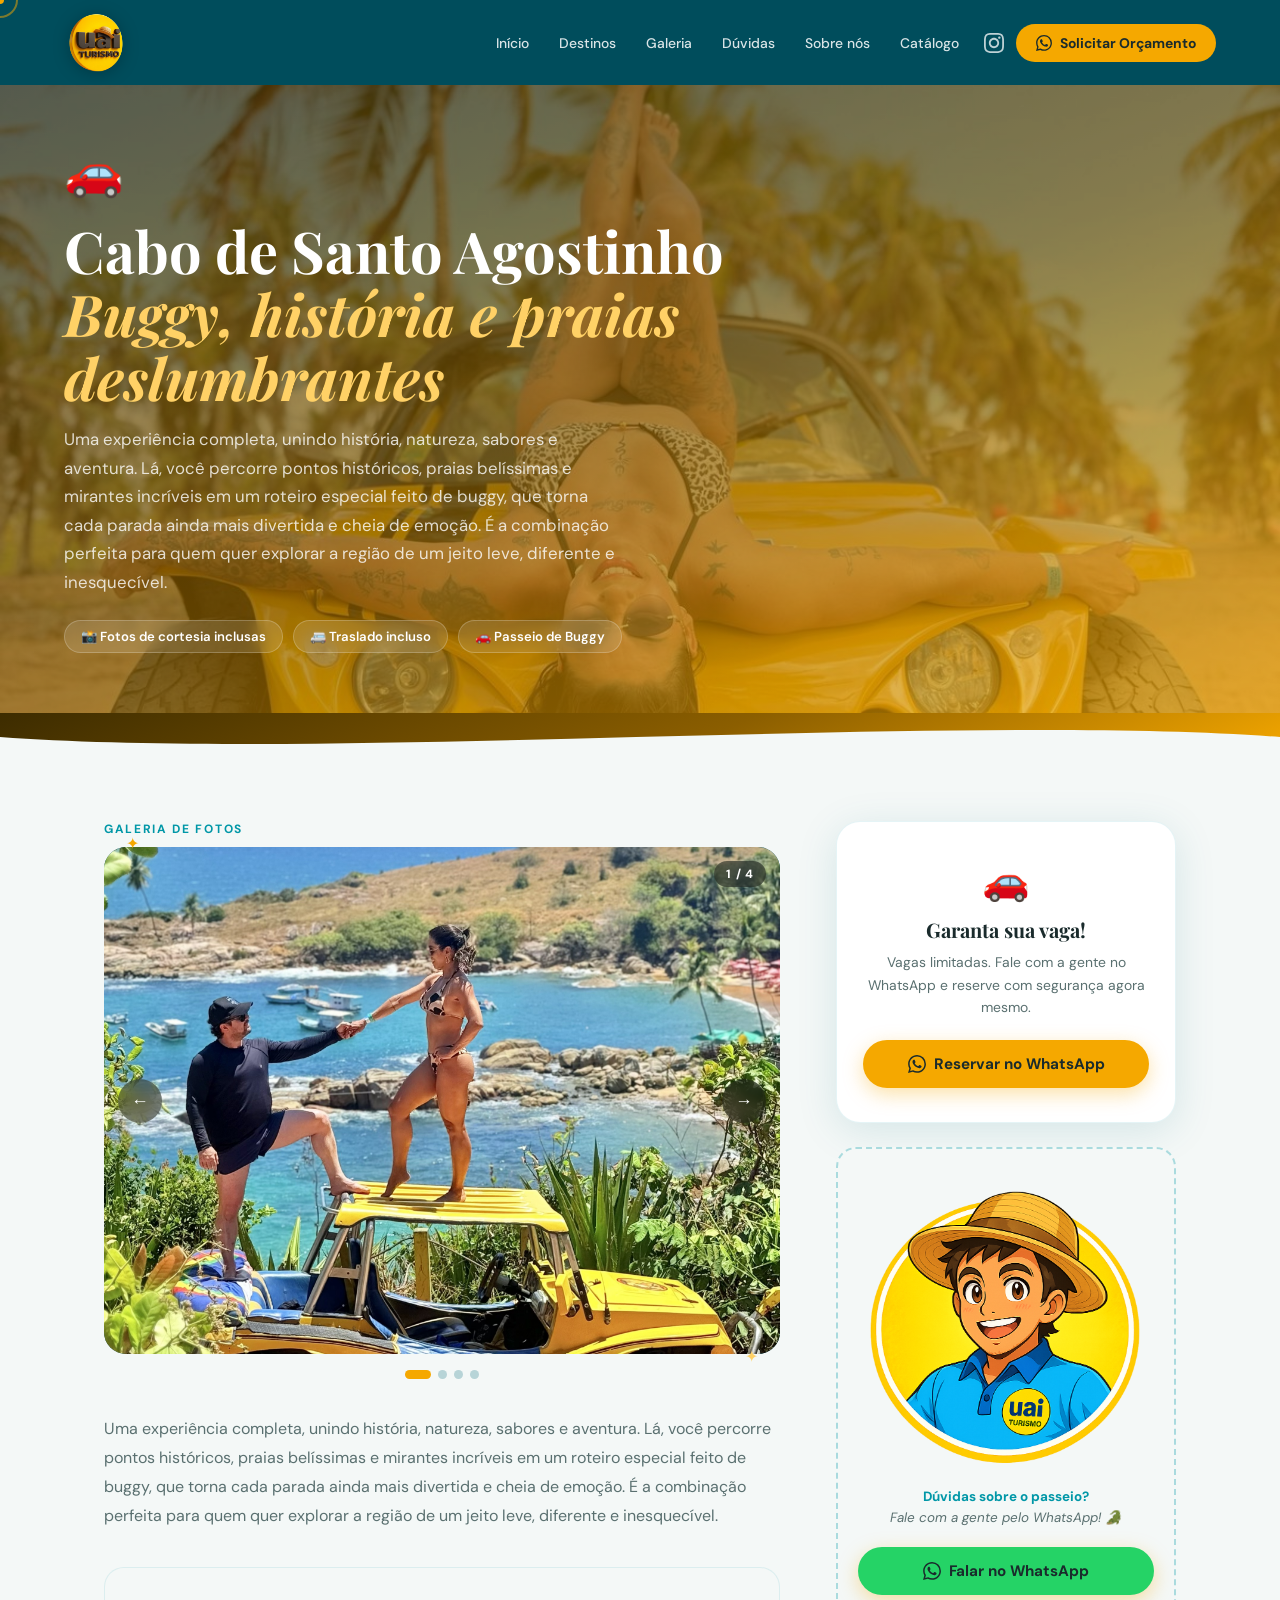
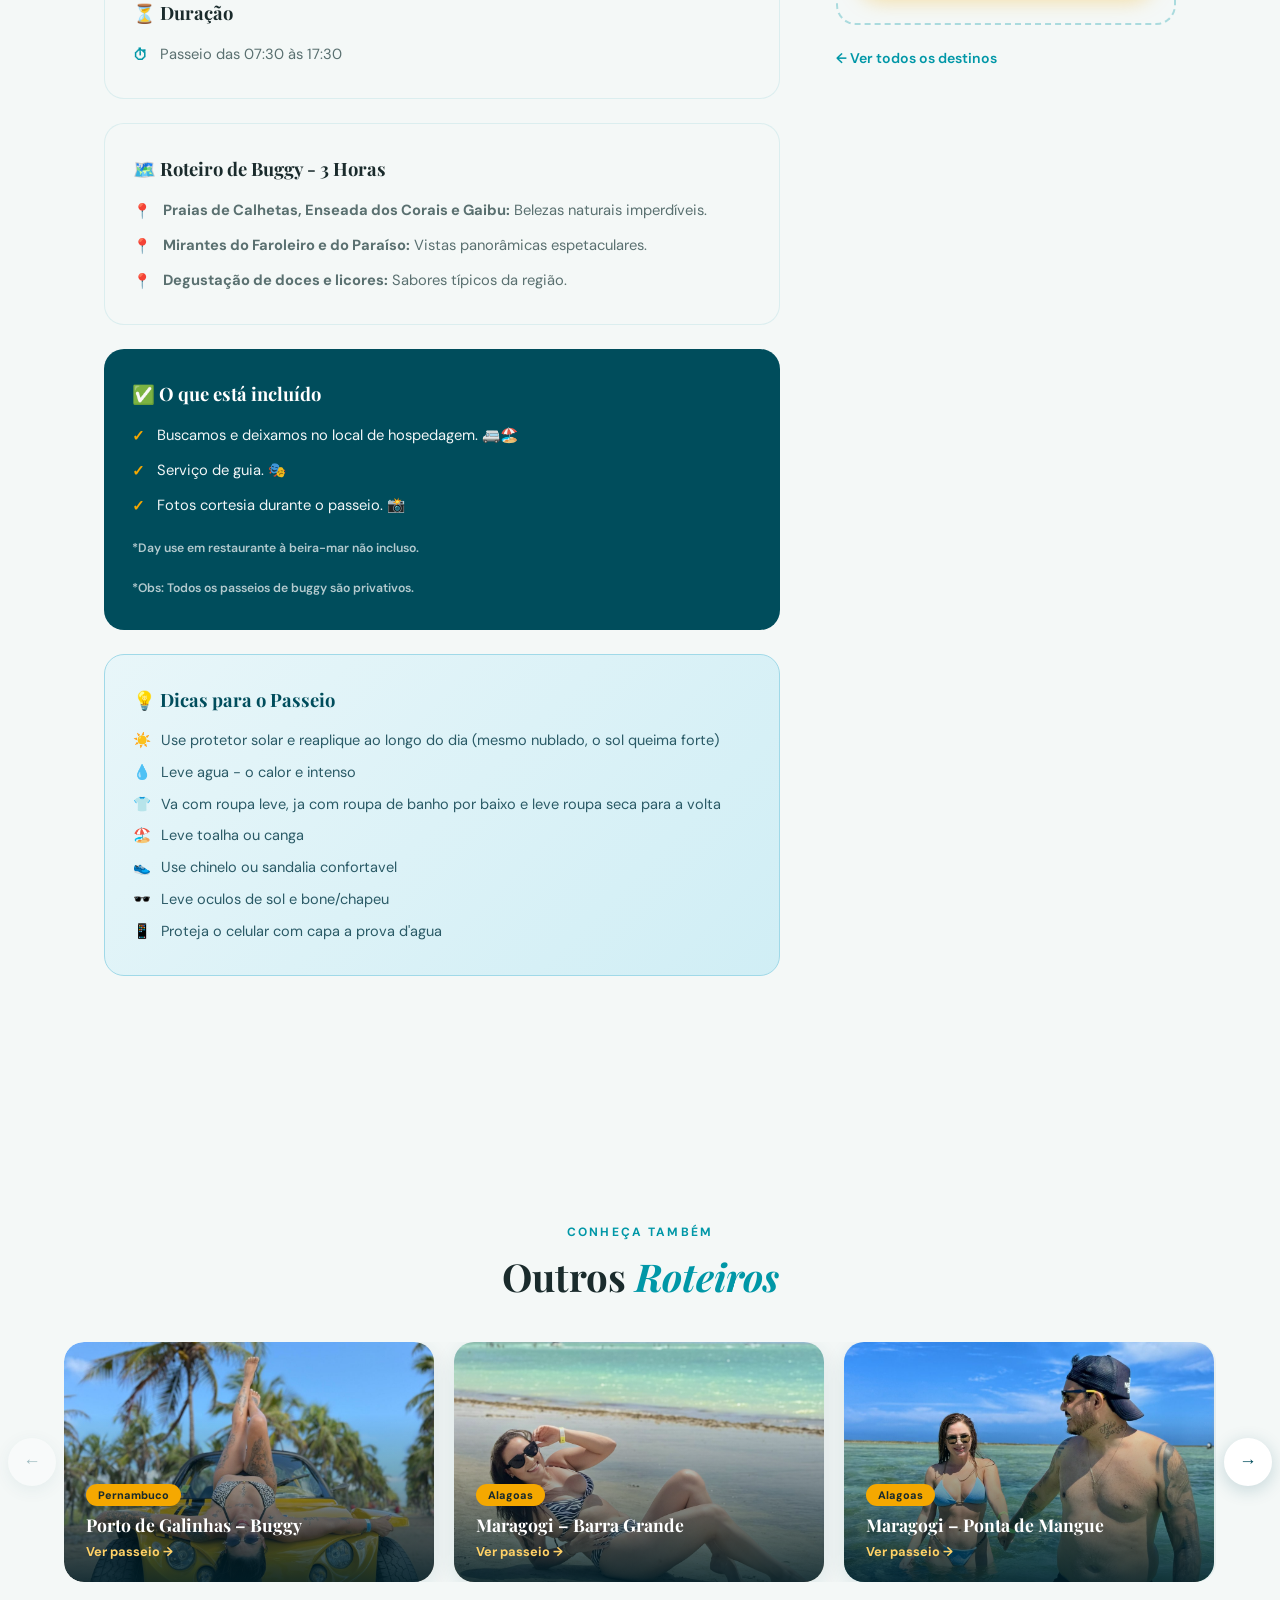
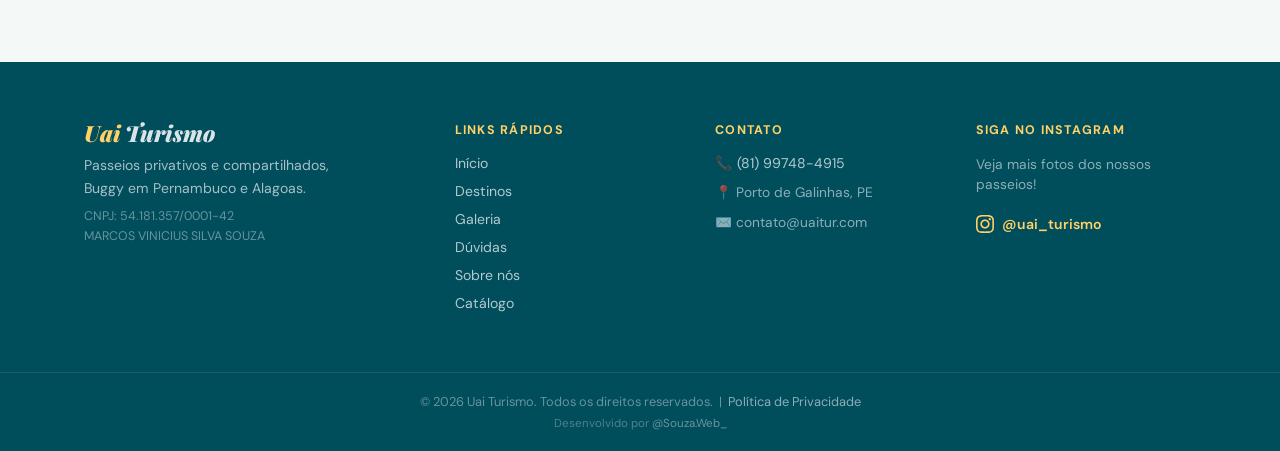
==== commit 5a1ef72f: "final" ====
--- a/passeio-cabo-santo-agostinho.html
+++ b/passeio-cabo-santo-agostinho.html
@@ -99,6 +99,13 @@
       .nav-toggle { z-index: 99995 !important; position: relative; }
       #nav { z-index: 99992 !important; }
     }
+
+    @media(max-width:600px) {
+      .pinc li { flex-direction: column; gap: 4px; }
+      .pinc li .ii { margin-top: 0; }
+      .pbody { padding: 36px 4%; }
+      .pinc { padding: 22px 18px; }
+    }
   </style>
   </style>
 
@@ -179,7 +186,7 @@
           <div class="pcframe">
             <div class="pc" id="pc-cabo">
               <div class="pctrack" id="pct-cabo">
-                <div class="pcs"><img src="foto/Cabo de Santo Agostinho Passeios de Buggy/image-0 (1).jpeg" alt="Cabo de Santo Agostinho foto 1" loading="lazy"></div>
+                <div class="pcs"><img src="foto/Cabo de Santo Agostinho Passeios de Buggy/Foto carrossel - Cabo de Santo Agostinho.jpeg" alt="Cabo de Santo Agostinho foto 1" loading="lazy"></div>
                 <div class="pcs"><img src="foto/Cabo de Santo Agostinho Passeios de Buggy/image-1.jpeg" alt="Cabo de Santo Agostinho foto 2" loading="lazy"></div>
                 <div class="pcs"><img src="foto/Cabo de Santo Agostinho Passeios de Buggy/image-2.jpeg" alt="Cabo de Santo Agostinho foto 3" loading="lazy"></div>
                 <div class="pcs">
@@ -229,6 +236,20 @@
           </ul>
         </div>
 
+
+        <!-- DICAS PARA O PASSEIO -->
+        <div class="pinc" style="background: linear-gradient(135deg, #e8f6f9 0%, #d0eef5 100%); border: 1px solid #a0d9e8; border-radius: 20px; padding: 32px 28px; margin-bottom: 24px;">
+          <h3 style="font-family: 'Playfair Display', serif; font-size: 1.15rem; color: #004D5C; margin-bottom: 18px;">&#x1F4A1; Dicas para o Passeio</h3>
+          <ul style="list-style: none; display: flex; flex-direction: column; gap: 10px;">
+            <li style="display: flex; align-items: flex-start; gap: 10px; font-size: .91rem; color: #2a5a66;"><span>&#x2600;&#xFE0F;</span> Use protetor solar e reaplique ao longo do dia (mesmo nublado, o sol queima forte)</li>
+            <li style="display: flex; align-items: flex-start; gap: 10px; font-size: .91rem; color: #2a5a66;"><span>&#x1F4A7;</span> Leve agua - o calor e intenso</li>
+            <li style="display: flex; align-items: flex-start; gap: 10px; font-size: .91rem; color: #2a5a66;"><span>&#x1F455;</span> Va com roupa leve, ja com roupa de banho por baixo e leve roupa seca para a volta</li>
+            <li style="display: flex; align-items: flex-start; gap: 10px; font-size: .91rem; color: #2a5a66;"><span>&#x1F3D6;&#xFE0F;</span> Leve toalha ou canga</li>
+            <li style="display: flex; align-items: flex-start; gap: 10px; font-size: .91rem; color: #2a5a66;"><span>&#x1F45F;</span> Use chinelo ou sandalia confortavel</li>
+            <li style="display: flex; align-items: flex-start; gap: 10px; font-size: .91rem; color: #2a5a66;"><span>&#x1F576;&#xFE0F;</span> Leve oculos de sol e bone/chapeu</li>
+            <li style="display: flex; align-items: flex-start; gap: 10px; font-size: .91rem; color: #2a5a66;"><span>&#x1F4F1;</span> Proteja o celular com capa a prova d'agua</li>
+          </ul>
+        </div>
         
       </div>
 
@@ -248,7 +269,7 @@
             <svg width="18" height="18" viewBox="0 0 24 24" fill="currentColor"><path d="M17.472 14.382c-.297-.149-1.758-.867-2.03-.967-.273-.099-.471-.148-.67.15-.197.297-.767.966-.94 1.164-.173.199-.347.223-.644.075-.297-.15-1.255-.463-2.39-1.475-.883-.788-1.48-1.761-1.653-2.059-.173-.297-.018-.458.13-.606.134-.133.298-.347.446-.52.149-.174.198-.298.298-.497.099-.198.05-.371-.025-.52-.075-.149-.669-1.612-.916-2.207-.242-.579-.487-.5-.669-.51-.173-.008-.371-.01-.57-.01-.198 0-.52.074-.792.372-.272.297-1.04 1.016-1.04 2.479 0 1.462 1.065 2.875 1.213 3.074.149.198 2.096 3.2 5.077 4.487.709.306 1.262.489 1.694.625.712.227 1.36.195 1.871.118.571-.085 1.758-.719 2.006-1.413.248-.694.248-1.289.173-1.413-.074-.124-.272-.198-.57-.347m-5.421 7.403h-.004a9.87 9.87 0 01-5.031-1.378l-.361-.214-3.741.982.998-3.648-.235-.374a9.86 9.86 0 01-1.51-5.26c.001-5.45 4.436-9.884 9.888-9.884 2.64 0 5.122 1.03 6.988 2.898a9.825 9.825 0 012.893 6.994c-.003 5.45-4.437 9.884-9.885 9.884m8.413-18.297A11.815 11.815 0 0012.05 0C5.495 0 .16 5.335.157 11.892c0 2.096.547 4.142 1.588 5.945L.057 24l6.305-1.654a11.882 11.882 0 005.683 1.448h.005c6.554 0 11.89-5.335 11.893-11.893a11.821 11.821 0 00-3.48-8.413Z" /></svg> Falar no WhatsApp
           </a>
         </div>
-        <a href="index.html#destinos" class="back-link">← Ver todos os destinos</a>
+        <button onclick="(function(){var d=['passeio-porto-de-galinhas.html','passeio-maragogi.html','passeio-maragogi-ponta-de-mangue.html','passeio-carneiros.html','passeio-cabo-santo-agostinho.html','passeio-ilha-santo-aleixo.html','passeio-milagres.html','passeio-city-tour.html'];var cur=window.location.pathname.split('/').pop();var opts=d.filter(function(x){return x!==cur;});window.location.href=opts[Math.floor(Math.random()*opts.length)];})();" class="back-link" style="background:none;border:none;cursor:pointer;padding:0;font-family:inherit;">← Ver todos os destinos</a>
       </div>
     </div>
   </div>
@@ -264,13 +285,13 @@
       <div class="rc-viewport">
         <div class="rc-track" id="rc-track">
           <div class="rc-card"><img src="foto/Passeio Buggy - Porto de Galinhas/image-8.jpeg" alt="Porto de Galinhas" loading="lazy"><div class="rc-overlay"><span class="rc-tag">Pernambuco</span><h4>Porto de Galinhas – Buggy</h4><a href="passeio-porto-de-galinhas.html">Ver passeio &rarr;</a></div></div>
-          <div class="rc-card"><img src="foto/Maragogi - Barra Grande/image-7.jpeg" alt="Maragogi – Barra Grande" loading="lazy"><div class="rc-overlay"><span class="rc-tag">Alagoas</span><h4>Maragogi – Barra Grande</h4><a href="passeio-maragogi.html">Ver passeio &rarr;</a></div></div>
+          <div class="rc-card"><img src="foto/Maragogi - Barra Grande/Foto Capa passeio, galeria - Maragogi Barra Grande.jpeg" alt="Maragogi – Barra Grande" loading="lazy"><div class="rc-overlay"><span class="rc-tag">Alagoas</span><h4>Maragogi – Barra Grande</h4><a href="passeio-maragogi.html">Ver passeio &rarr;</a></div></div>
           <div class="rc-card"><img src="foto/Maragogi - Ponta de Mangue/image-8.jpeg" alt="Maragogi – Ponta de Mangue" loading="lazy"><div class="rc-overlay"><span class="rc-tag">Alagoas</span><h4>Maragogi – Ponta de Mangue</h4><a href="passeio-maragogi-ponta-de-mangue.html">Ver passeio &rarr;</a></div></div>
-          <div class="rc-card"><img src="foto/carneiros/image-18.jpeg" alt="Praia dos Carneiros" loading="lazy"><div class="rc-overlay"><span class="rc-tag">Pernambuco</span><h4>Praia dos Carneiros</h4><a href="passeio-carneiros.html">Ver passeio &rarr;</a></div></div>
+          <div class="rc-card"><img src="foto/carneiros/Foto capa passeio, galeria - Carneiros.jpeg" alt="Praia dos Carneiros" loading="lazy"><div class="rc-overlay"><span class="rc-tag">Pernambuco</span><h4>Praia dos Carneiros</h4><a href="passeio-carneiros.html">Ver passeio &rarr;</a></div></div>
           <div class="rc-card"><img src="foto/Cabo de Santo Agostinho Passeios de Buggy/image-1.jpeg" alt="Cabo de Santo Agostinho" loading="lazy"><div class="rc-overlay"><span class="rc-tag">Pernambuco</span><h4>Cabo de Santo Agostinho – Buggy</h4><a href="passeio-cabo-santo-agostinho.html">Ver passeio &rarr;</a></div></div>
-          <div class="rc-card"><img src="foto/Santo Aleixo/image-10.jpeg" alt="Ilha de Santo Aleixo" loading="lazy"><div class="rc-overlay"><span class="rc-tag">Pernambuco</span><h4>Ilha de Santo Aleixo</h4><a href="passeio-ilha-santo-aleixo.html">Ver passeio &rarr;</a></div></div>
-          <div class="rc-card"><img src="foto/milagres/IMG_0303.jpg" alt="São Miguel dos Milagres" loading="lazy"><div class="rc-overlay"><span class="rc-tag">Alagoas</span><h4>São Miguel dos Milagres</h4><a href="passeio-milagres.html">Ver passeio &rarr;</a></div></div>
-          <div class="rc-card"><img src="foto/Citytour Recife e Olinda/principal.jpeg" alt="City Tour Recife e Olinda" loading="lazy"><div class="rc-overlay"><span class="rc-tag">Pernambuco</span><h4>City Tour Recife &amp; Olinda</h4><a href="passeio-city-tour.html">Ver passeio &rarr;</a></div></div>
+          <div class="rc-card"><img src="foto/Santo Aleixo/Foto galeria e capa do passeio - Ilha de Santo Aleixo.jpg" alt="Ilha de Santo Aleixo" loading="lazy"><div class="rc-overlay"><span class="rc-tag">Pernambuco</span><h4>Ilha de Santo Aleixo</h4><a href="passeio-ilha-santo-aleixo.html">Ver passeio &rarr;</a></div></div>
+          <div class="rc-card"><img src="foto/milagres/Foto capa passeio, galeria - Milagres.jpeg" alt="São Miguel dos Milagres" loading="lazy"><div class="rc-overlay"><span class="rc-tag">Alagoas</span><h4>São Miguel dos Milagres</h4><a href="passeio-milagres.html">Ver passeio &rarr;</a></div></div>
+          <div class="rc-card"><img src="foto/Citytour Recife e Olinda/Foto capa passeio e galeria - Citytour.jpg" alt="City Tour Recife e Olinda" loading="lazy"><div class="rc-overlay"><span class="rc-tag">Pernambuco</span><h4>City Tour Recife &amp; Olinda</h4><a href="passeio-city-tour.html">Ver passeio &rarr;</a></div></div>
         </div>
       </div>
       <button class="rc-next-btn" id="rc-next" aria-label="Próximo">&#8594;</button>
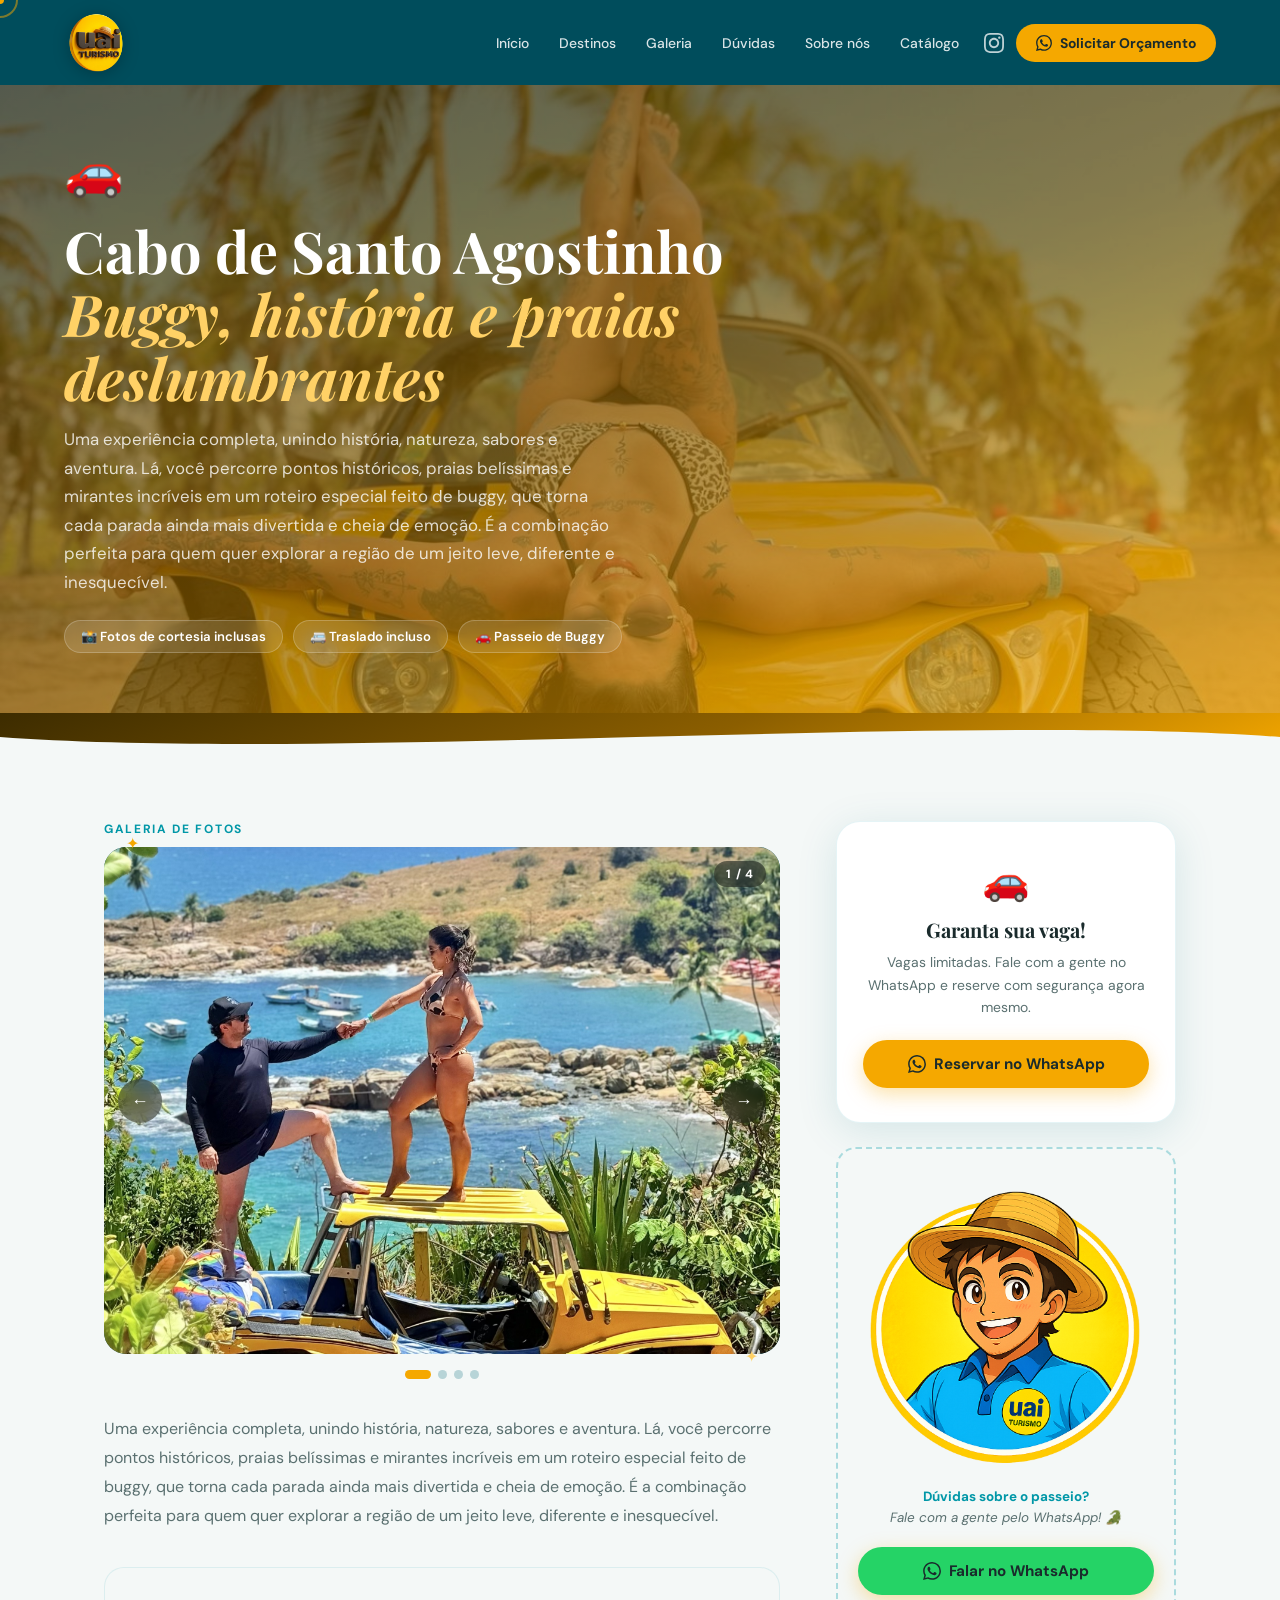
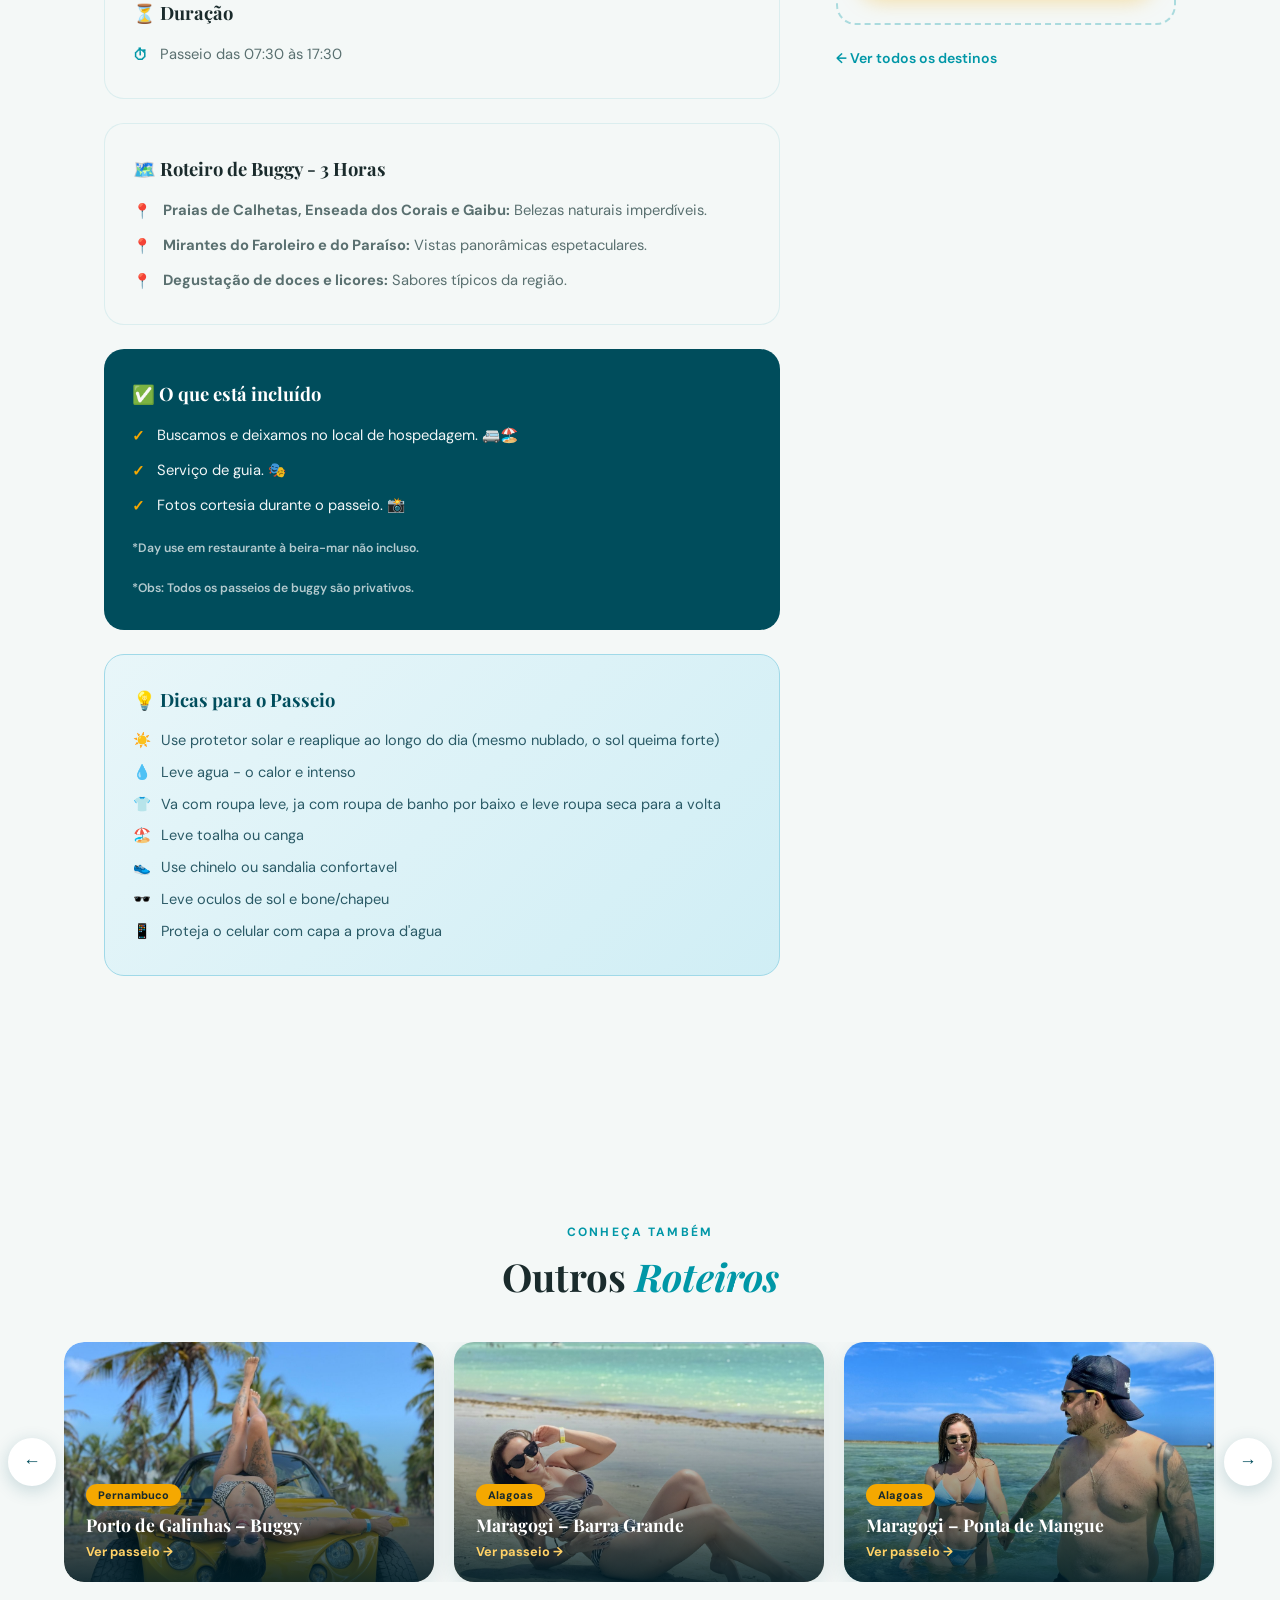
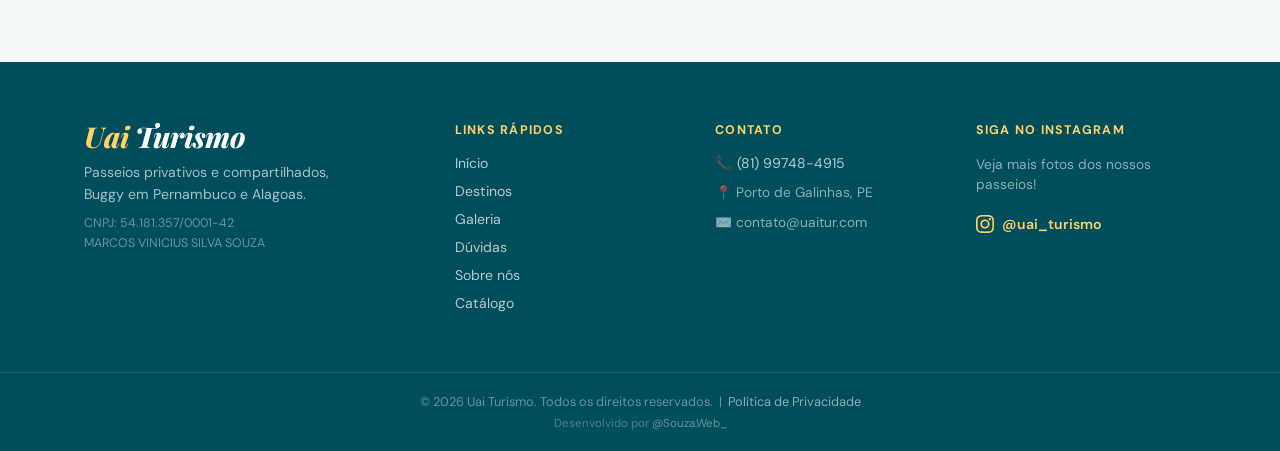
==== commit 37052142: "att final" ====
--- a/passeio-cabo-santo-agostinho.html
+++ b/passeio-cabo-santo-agostinho.html
@@ -288,10 +288,10 @@
           <div class="rc-card"><img src="foto/Maragogi - Barra Grande/Foto Capa passeio, galeria - Maragogi Barra Grande.jpeg" alt="Maragogi – Barra Grande" loading="lazy"><div class="rc-overlay"><span class="rc-tag">Alagoas</span><h4>Maragogi – Barra Grande</h4><a href="passeio-maragogi.html">Ver passeio &rarr;</a></div></div>
           <div class="rc-card"><img src="foto/Maragogi - Ponta de Mangue/image-8.jpeg" alt="Maragogi – Ponta de Mangue" loading="lazy"><div class="rc-overlay"><span class="rc-tag">Alagoas</span><h4>Maragogi – Ponta de Mangue</h4><a href="passeio-maragogi-ponta-de-mangue.html">Ver passeio &rarr;</a></div></div>
           <div class="rc-card"><img src="foto/carneiros/Foto capa passeio, galeria - Carneiros.jpeg" alt="Praia dos Carneiros" loading="lazy"><div class="rc-overlay"><span class="rc-tag">Pernambuco</span><h4>Praia dos Carneiros</h4><a href="passeio-carneiros.html">Ver passeio &rarr;</a></div></div>
-          <div class="rc-card"><img src="foto/Cabo de Santo Agostinho Passeios de Buggy/image-1.jpeg" alt="Cabo de Santo Agostinho" loading="lazy"><div class="rc-overlay"><span class="rc-tag">Pernambuco</span><h4>Cabo de Santo Agostinho – Buggy</h4><a href="passeio-cabo-santo-agostinho.html">Ver passeio &rarr;</a></div></div>
+          <div class="rc-card"><img src="foto/Cabo de Santo Agostinho Passeios de Buggy/Foto carrossel - Cabo de Santo Agostinho.jpeg" alt="Cabo de Santo Agostinho" loading="lazy"><div class="rc-overlay"><span class="rc-tag">Pernambuco</span><h4>Cabo de Santo Agostinho – Buggy</h4><a href="passeio-cabo-santo-agostinho.html">Ver passeio &rarr;</a></div></div>
           <div class="rc-card"><img src="foto/Santo Aleixo/Foto galeria e capa do passeio - Ilha de Santo Aleixo.jpg" alt="Ilha de Santo Aleixo" loading="lazy"><div class="rc-overlay"><span class="rc-tag">Pernambuco</span><h4>Ilha de Santo Aleixo</h4><a href="passeio-ilha-santo-aleixo.html">Ver passeio &rarr;</a></div></div>
-          <div class="rc-card"><img src="foto/milagres/Foto capa passeio, galeria - Milagres.jpeg" alt="São Miguel dos Milagres" loading="lazy"><div class="rc-overlay"><span class="rc-tag">Alagoas</span><h4>São Miguel dos Milagres</h4><a href="passeio-milagres.html">Ver passeio &rarr;</a></div></div>
-          <div class="rc-card"><img src="foto/Citytour Recife e Olinda/Foto capa passeio e galeria - Citytour.jpg" alt="City Tour Recife e Olinda" loading="lazy"><div class="rc-overlay"><span class="rc-tag">Pernambuco</span><h4>City Tour Recife &amp; Olinda</h4><a href="passeio-city-tour.html">Ver passeio &rarr;</a></div></div>
+          <div class="rc-card"><img src="foto/milagres/Foto Carrossel - Milagres.jpeg" alt="São Miguel dos Milagres" loading="lazy"><div class="rc-overlay"><span class="rc-tag">Alagoas</span><h4>São Miguel dos Milagres</h4><a href="passeio-milagres.html">Ver passeio &rarr;</a></div></div>
+          <div class="rc-card"><img src="foto/Citytour Recife e Olinda/Foto Carrossel - Citytour.JPEG" alt="City Tour Recife e Olinda" loading="lazy"><div class="rc-overlay"><span class="rc-tag">Pernambuco</span><h4>City Tour Recife &amp; Olinda</h4><a href="passeio-city-tour.html">Ver passeio &rarr;</a></div></div>
         </div>
       </div>
       <button class="rc-next-btn" id="rc-next" aria-label="Próximo">&#8594;</button>
@@ -312,18 +312,19 @@
     function update() {
       var vis = getVis();
       var maxCur = Math.max(0, total - vis);
-      if (cur > maxCur) cur = maxCur;
+      if (cur > maxCur) cur = 0;
+      if (cur < 0) cur = maxCur;
       track.style.transform = 'translateX(-' + (cur * getCardW()) + 'px)';
-      if (prev) prev.disabled = cur <= 0;
-      if (next) next.disabled = cur >= maxCur;
+      if (prev) prev.disabled = false;
+      if (next) next.disabled = false;
     }
-    if (prev) prev.addEventListener('click', function() { if (cur > 0) { cur--; update(); } });
-    if (next) next.addEventListener('click', function() { var maxCur = Math.max(0, total - getVis()); if (cur < maxCur) { cur++; update(); } });
+    if (prev) prev.addEventListener('click', function() { cur--; update(); });
+    if (next) next.addEventListener('click', function() { cur++; update(); });
     var tx = 0;
     track.addEventListener('touchstart', function(e) { tx = e.touches[0].clientX; }, { passive: true });
     track.addEventListener('touchend', function(e) {
       var d = tx - e.changedTouches[0].clientX;
-      if (Math.abs(d) > 40) { if (d > 0) { cur = Math.min(cur + 1, total - getVis()); } else { cur = Math.max(cur - 1, 0); } update(); }
+      if (Math.abs(d) > 40) { if (d > 0) { cur++; } else { cur--; } update(); }
     });
     window.addEventListener('resize', update);
     update();
@@ -333,7 +334,10 @@
   <footer class="main-footer">
     <div class="footer-inner">
       <div class="footer-brand">
-        <div style="display:flex;align-items:center;gap:4px;font-family:'Playfair Display',serif;font-size:1.4rem;line-height:1;margin-bottom:10px;"><span style="color:var(--amber-light);font-weight:900;font-style:italic;">Uai</span><span style="color:rgba(255,255,255,.85);font-weight:900;font-style:italic;">Turismo</span></div>
+        <div class="footer-logo-text" style="display:flex;align-items:center;gap:6px;font-family:'Playfair Display',serif;font-size:1.8rem;line-height:1;margin-bottom:10px;">
+          <span style="color:var(--amber-light);font-weight:800;font-style:italic;">Uai</span>
+          <span style="color:white;font-weight:800;font-style:italic;">Turismo</span>
+        </div>
         <p>Passeios privativos e compartilhados,<br>Buggy em Pernambuco e Alagoas.</p>
         <p style="margin-top:8px;font-size:.78rem;color:rgba(255,255,255,.4);">CNPJ: 54.181.357/0001-42<br>MARCOS VINICIUS SILVA SOUZA</p>
       </div>
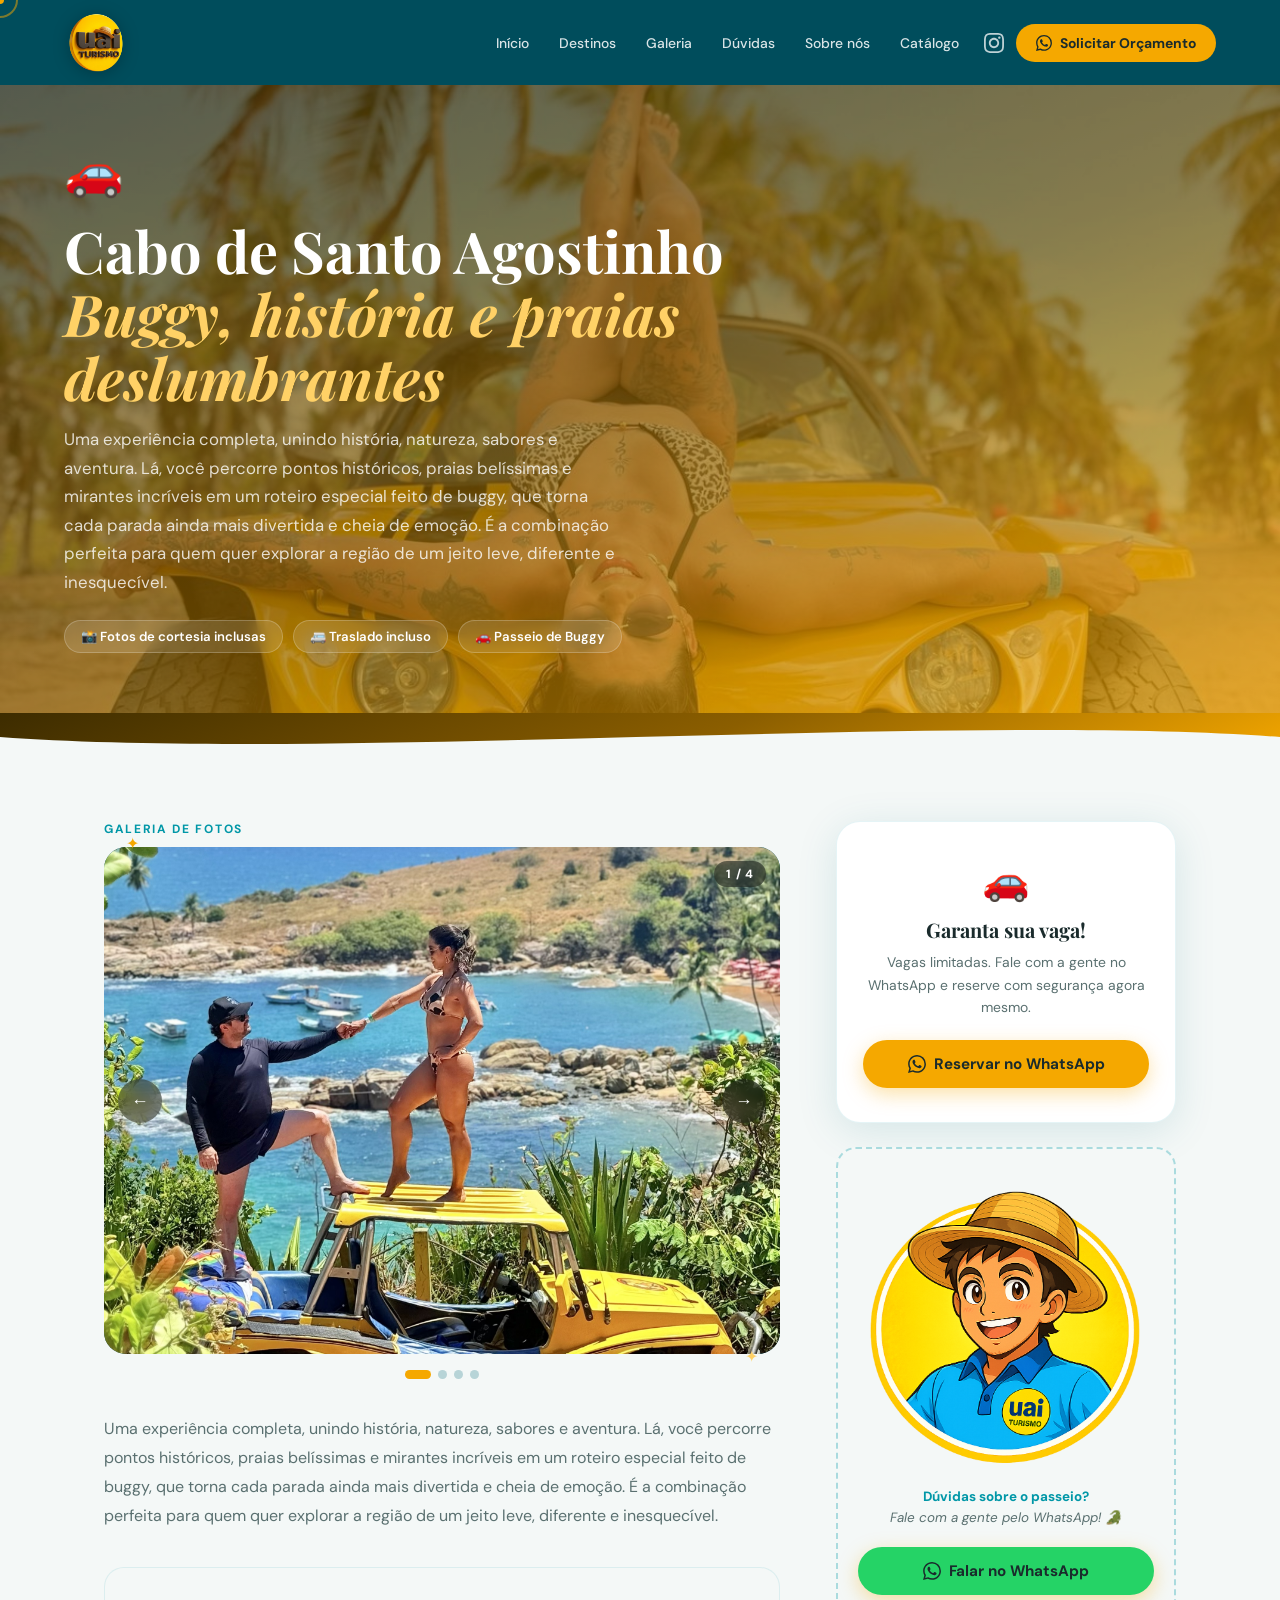
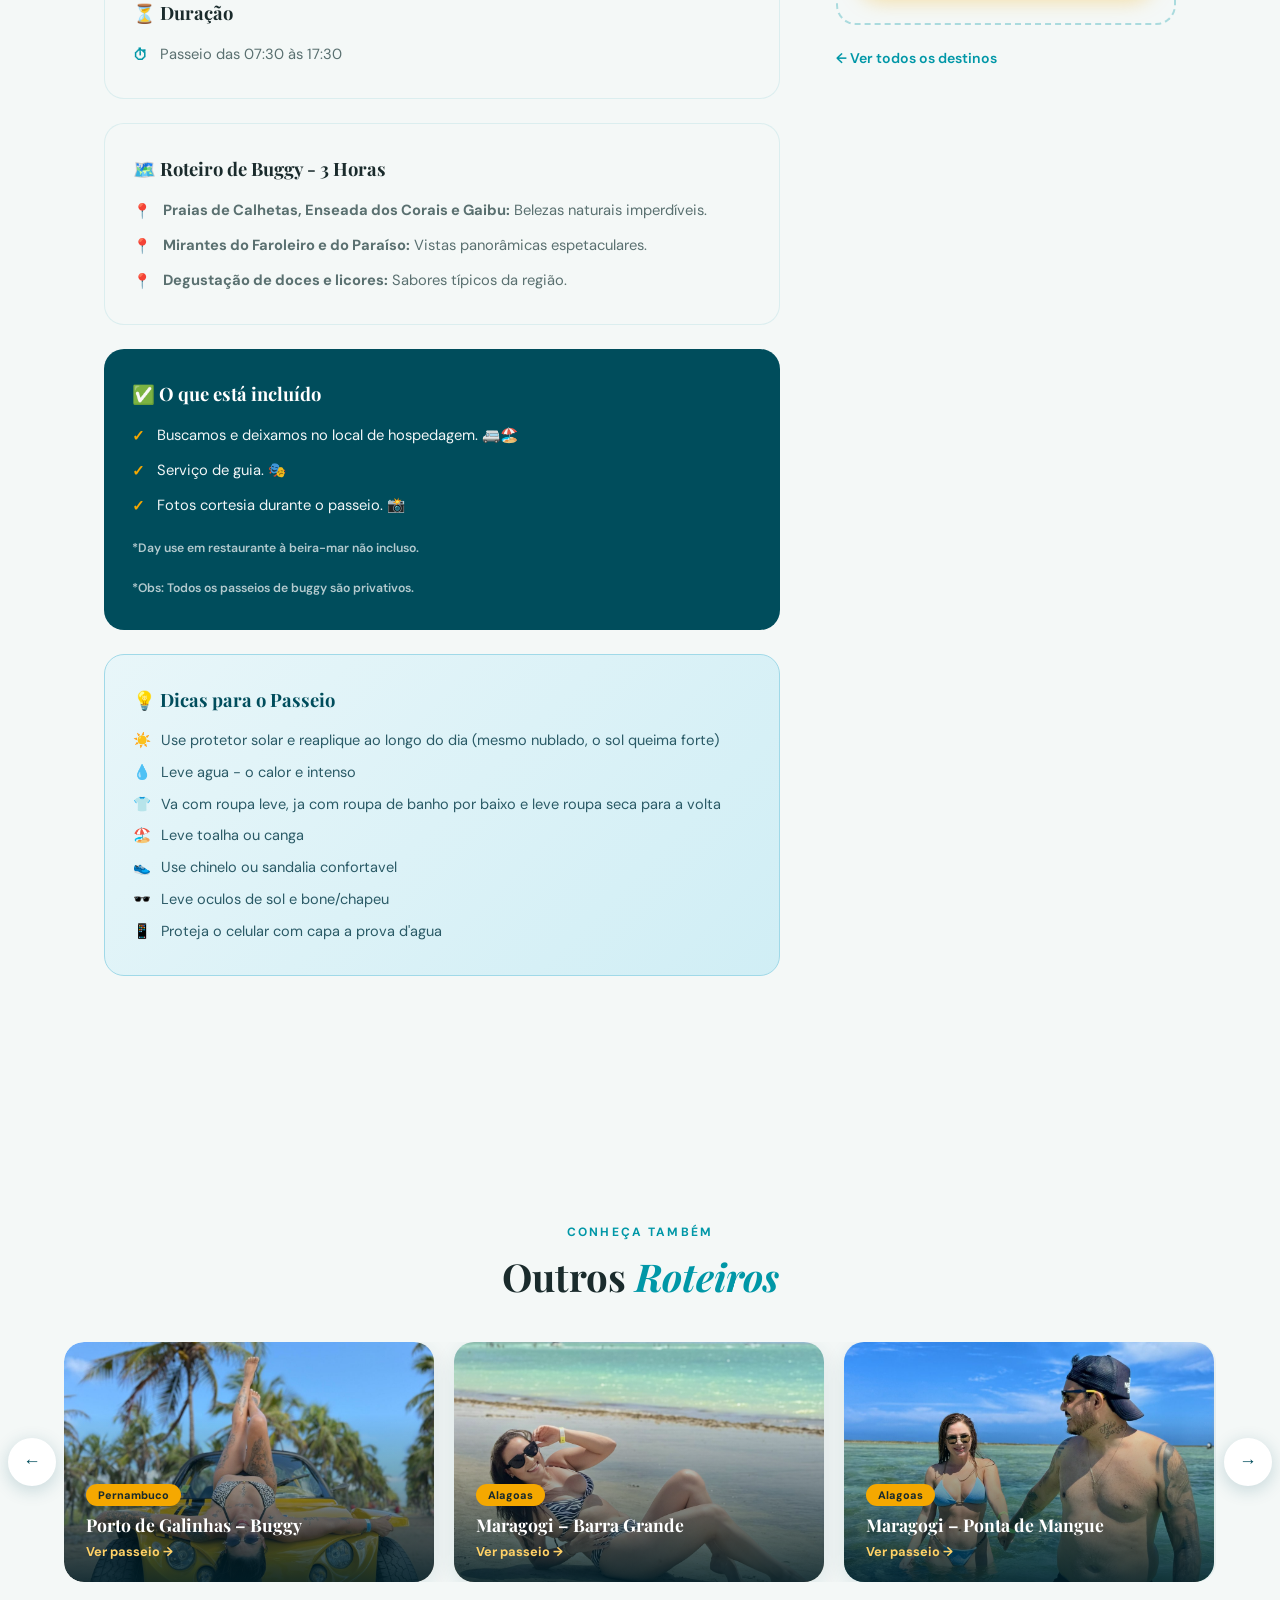
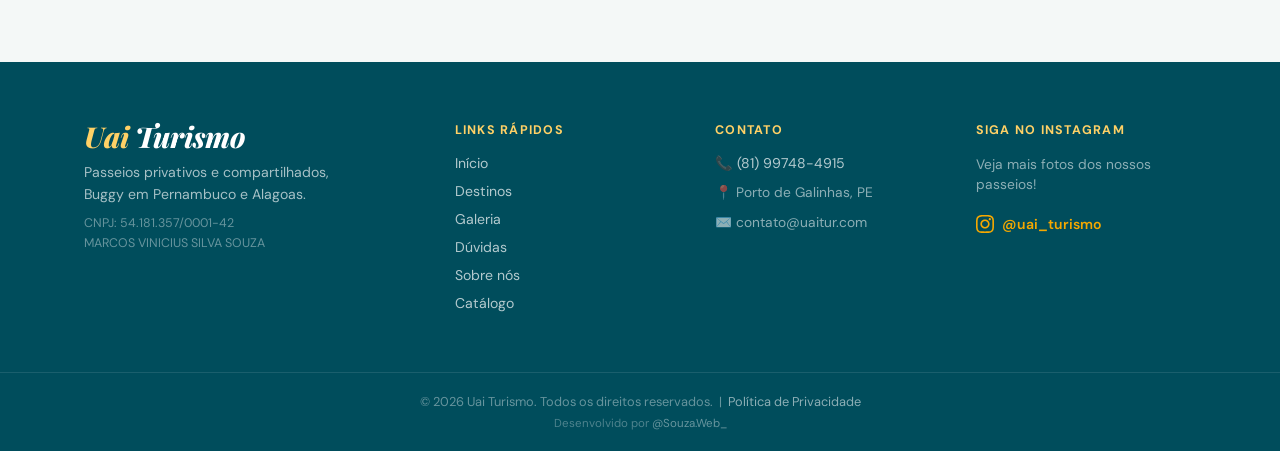
==== commit c22d81a5: "ff" ====
--- a/passeio-cabo-santo-agostinho.html
+++ b/passeio-cabo-santo-agostinho.html
@@ -343,7 +343,7 @@
       </div>
       <div class="footer-links"><h5>Links Rápidos</h5><a href="index.html#hero">Início</a><a href="index.html#destinos">Destinos</a><a href="index.html#galeria">Galeria</a><a href="index.html#faq">Dúvidas</a><a href="quem-somos.html">Sobre nós</a><a href="https://uaiturismo.surishop.ai/catalog" target="_blank">Catálogo</a></div>
       <div class="footer-contact"><h5>Contato</h5><a href="https://wa.me/5581997484915?text=Olá%2C%20vim%20pelo%20site%20e%20gostaria%20de%20saber%20mais" target="_blank">📞 (81) 99748-4915</a><p>📍 Porto de Galinhas, PE</p><p>✉️ contato@uaitur.com</p></div>
-      <div class="footer-social"><h5>Siga no Instagram</h5><p>Veja mais fotos dos nossos passeios!</p><a href="https://www.instagram.com/uai_turismo/" target="_blank" style="display:inline-flex;align-items:center;gap:8px;margin-top:10px;color:var(--amber-light);font-weight:600;"><svg width="18" height="18" viewBox="0 0 24 24" fill="currentColor"><path d="M12 2.163c3.204 0 3.584.012 4.85.07 3.252.148 4.771 1.691 4.919 4.919.058 1.265.069 1.645.069 4.849 0 3.205-.012 3.584-.069 4.849-.149 3.225-1.664 4.771-4.919 4.919-1.266.058-1.644.07-4.85.07-3.204 0-3.584-.012-4.849-.07-3.26-.149-4.771-1.699-4.919-4.92-.058-1.265-.07-1.644-.07-4.849 0-3.204.013-3.583.07-4.849.149-3.227 1.664-4.771 4.919-4.919 1.266-.057 1.645-.069 4.849-.069zm0-2.163c-3.259 0-3.667.014-4.947.072-4.358.2-6.78 2.618-6.98 6.98-.059 1.281-.073 1.689-.073 4.948 0 3.259.014 3.668.072 4.948.2 4.358 2.618 6.78 6.98 6.98 1.281.058 1.689.072 4.948.072 3.259 0 3.668-.014 4.948-.072 4.354-.2 6.782-2.618 6.979-6.98.059-1.28.073-1.689.073-4.948 0-3.259-.014-3.667-.072-4.947-.196-4.354-2.617-6.78-6.979-6.98-1.281-.059-1.69-.073-4.949-.073zm0 5.838c-3.403 0-6.162 2.759-6.162 6.162s2.759 6.163 6.162 6.163 6.162-2.759 6.162-6.163c0-3.403-2.759-6.162-6.162-6.162zm0 10.162c-2.209 0-4-1.79-4-4 0-2.209 1.791-4 4-4s4 1.791 4 4c0 2.21-1.791 4-4 4zm6.406-11.845c-.796 0-1.441.645-1.441 1.44s.645 1.44 1.441 1.44c.795 0 1.439-.645 1.439-1.44s-.644-1.44-1.439-1.44z"/></svg>@uai_turismo</a></div>
+      <div class="footer-social"><h5>Siga no Instagram</h5><p>Veja mais fotos dos nossos passeios!</p><a href="https://www.instagram.com/uai_turismo/" target="_blank" style="display:inline-flex;align-items:center;gap:8px;margin-top:10px;color:var(--amber);font-weight:600;"><svg width="18" height="18" viewBox="0 0 24 24" fill="currentColor"><path d="M12 2.163c3.204 0 3.584.012 4.85.07 3.252.148 4.771 1.691 4.919 4.919.058 1.265.069 1.645.069 4.849 0 3.205-.012 3.584-.069 4.849-.149 3.225-1.664 4.771-4.919 4.919-1.266.058-1.644.07-4.85.07-3.204 0-3.584-.012-4.849-.07-3.26-.149-4.771-1.699-4.919-4.92-.058-1.265-.07-1.644-.07-4.849 0-3.204.013-3.583.07-4.849.149-3.227 1.664-4.771 4.919-4.919 1.266-.057 1.645-.069 4.849-.069zm0-2.163c-3.259 0-3.667.014-4.947.072-4.358.2-6.78 2.618-6.98 6.98-.059 1.281-.073 1.689-.073 4.948 0 3.259.014 3.668.072 4.948.2 4.358 2.618 6.78 6.98 6.98 1.281.058 1.689.072 4.948.072 3.259 0 3.668-.014 4.948-.072 4.354-.2 6.782-2.618 6.979-6.98.059-1.28.073-1.689.073-4.948 0-3.259-.014-3.667-.072-4.947-.196-4.354-2.617-6.78-6.979-6.98-1.281-.059-1.69-.073-4.949-.073zm0 5.838c-3.403 0-6.162 2.759-6.162 6.162s2.759 6.163 6.162 6.163 6.162-2.759 6.162-6.163c0-3.403-2.759-6.162-6.162-6.162zm0 10.162c-2.209 0-4-1.79-4-4 0-2.209 1.791-4 4-4s4 1.791 4 4c0 2.21-1.791 4-4 4zm6.406-11.845c-.796 0-1.441.645-1.441 1.44s.645 1.44 1.441 1.44c.795 0 1.439-.645 1.439-1.44s-.644-1.44-1.439-1.44z"/></svg>@uai_turismo</a></div>
     </div>
     <div class="footer-bottom"><p>© 2026 Uai Turismo. Todos os direitos reservados. &nbsp;|&nbsp; <a href="politica-de-privacidade.html" style="color:rgba(255,255,255,.55);transition:color .3s" onmouseover="this.style.color='#FFD166'" onmouseout="this.style.color='rgba(255,255,255,.55)'">Política de Privacidade</a></p>
       <p style="margin-top:6px;font-size:.72rem;color:rgba(255,255,255,.3);">Desenvolvido por <a href="https://www.instagram.com/Souza.Web_/" target="_blank" style="color:rgba(255,255,255,.4);transition:color .3s" onmouseover="this.style.color='#FFD166'" onmouseout="this.style.color='rgba(255,255,255,.4)'">@Souza.Web_</a></p></div>
--- a/style.css
+++ b/style.css
@@ -97,6 +97,19 @@
 .cadastur-inner,
 .section-header { position: relative; z-index: var(--z-base); }
 
+/* Conteúdo por cima das silhuetas decorativas */
+.rc3-section,
+.section-header,
+.destinos-intro,
+.diferenciais-grid,
+.avaliacoes-wrapper,
+.faq-wrapper,
+.faq-cta {
+  position: relative;
+  z-index: var(--z-base);
+}
+
+
 /* ============================================
    UTILITÁRIOS
    ============================================ */
@@ -293,7 +306,7 @@
 
 .hero-content {
   display: grid;
-  grid-template-columns: 1fr 1fr;
+  grid-template-columns: 1fr 1.25fr;
   gap: 56px;
   max-width: 1240px;
   margin: 0 auto;
@@ -381,7 +394,9 @@
   overflow: hidden;
   box-shadow: 0 24px 64px rgba(0,0,0,.35);
   background: var(--teal-dark);
-  height: 460px;
+  width: 100%;
+  aspect-ratio: 4 / 3;
+  max-height: 700px;
 }
 
 .hero-carousel-track {
@@ -960,6 +975,8 @@
 .diferenciais-section {
   padding: 100px 5%;
   background: var(--white);
+  position: relative;
+  overflow: hidden;
 }
 
 .diferenciais-grid {
@@ -1588,7 +1605,6 @@
   .hero-left p    { margin: 0 auto 24px; }
   .hero-actions   { justify-content: center; }
   .hero-badges    { justify-content: center; }
-  .hero-carousel  { height: 280px; }
 
   /* ── Numbers ── */
   .numbers-grid {
@@ -1687,7 +1703,7 @@
   #hero { padding-top: 60px; }
 
   .hero-left h1 { font-size: 2rem; }
-  .hero-carousel { height: 240px; }
+
   .hero-actions { flex-direction: column; align-items: center; gap: 12px; }
   .hero-tag { font-size: .72rem; }
 
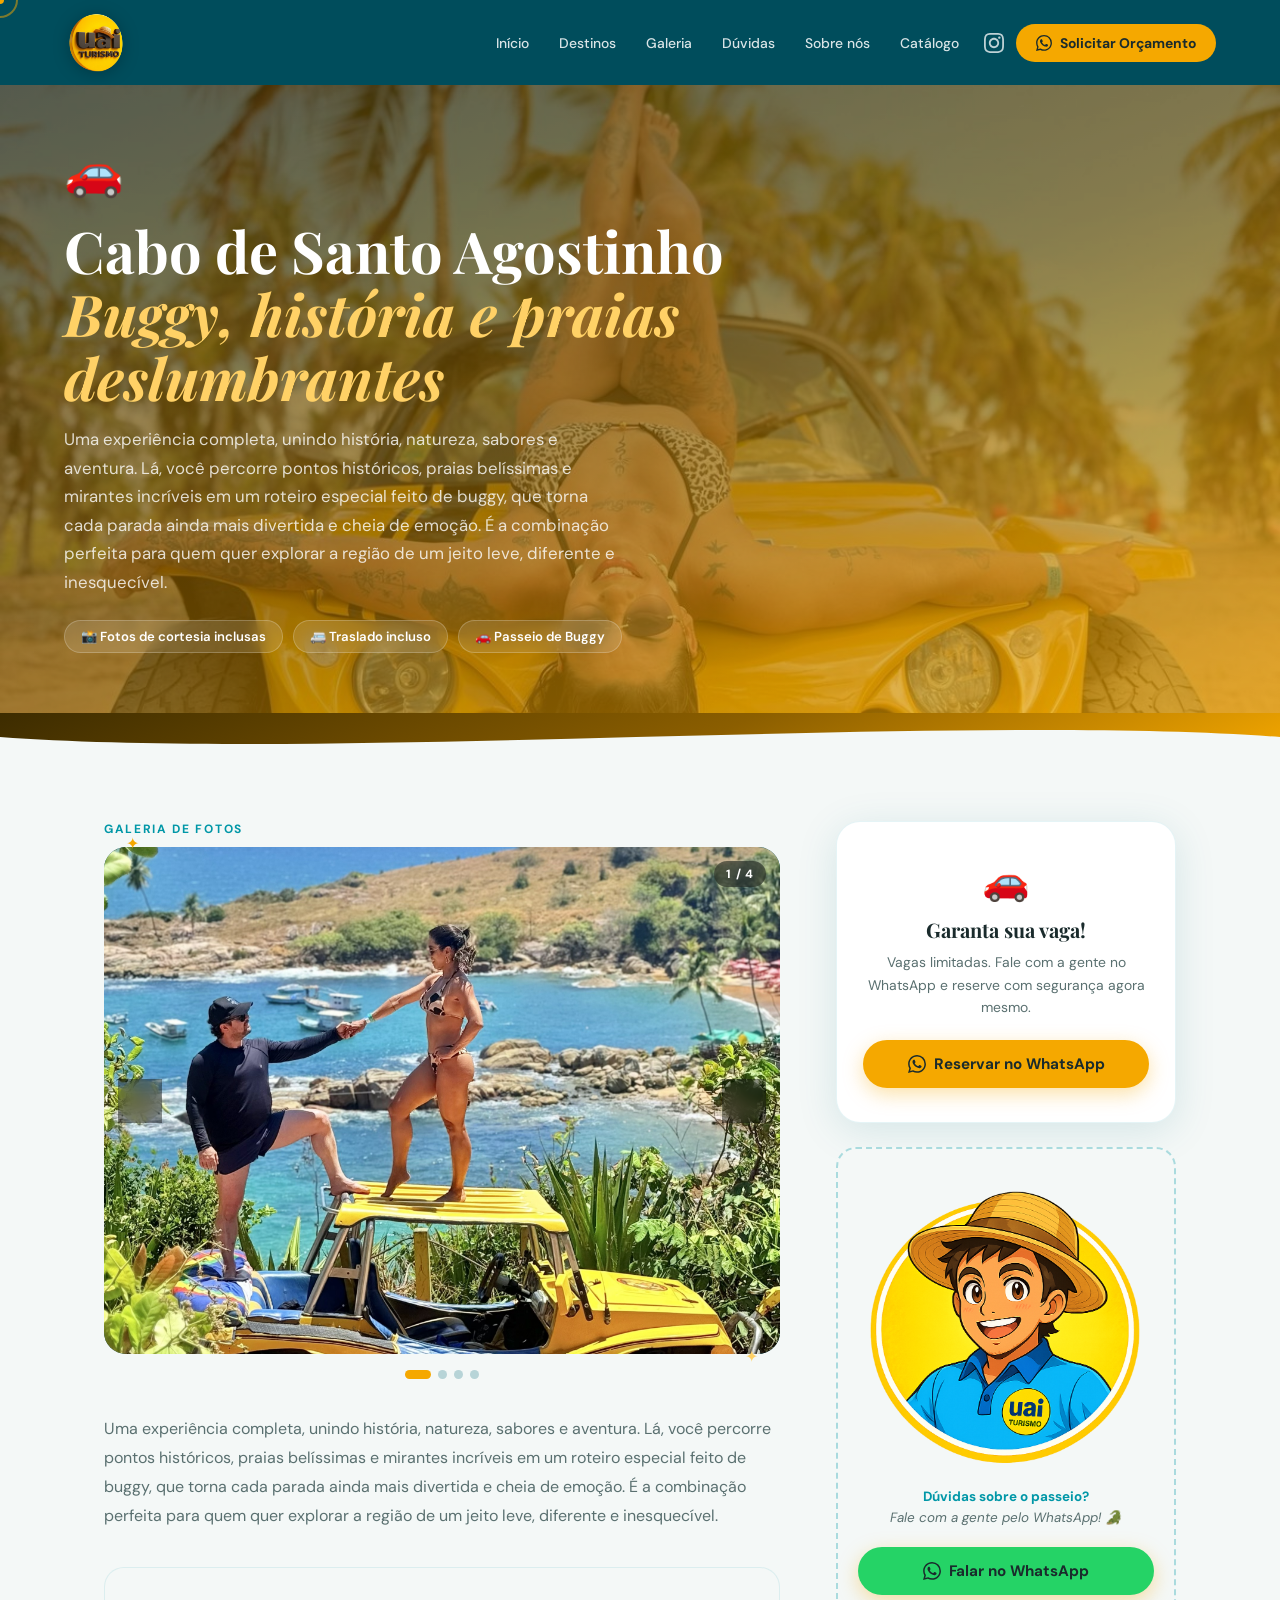
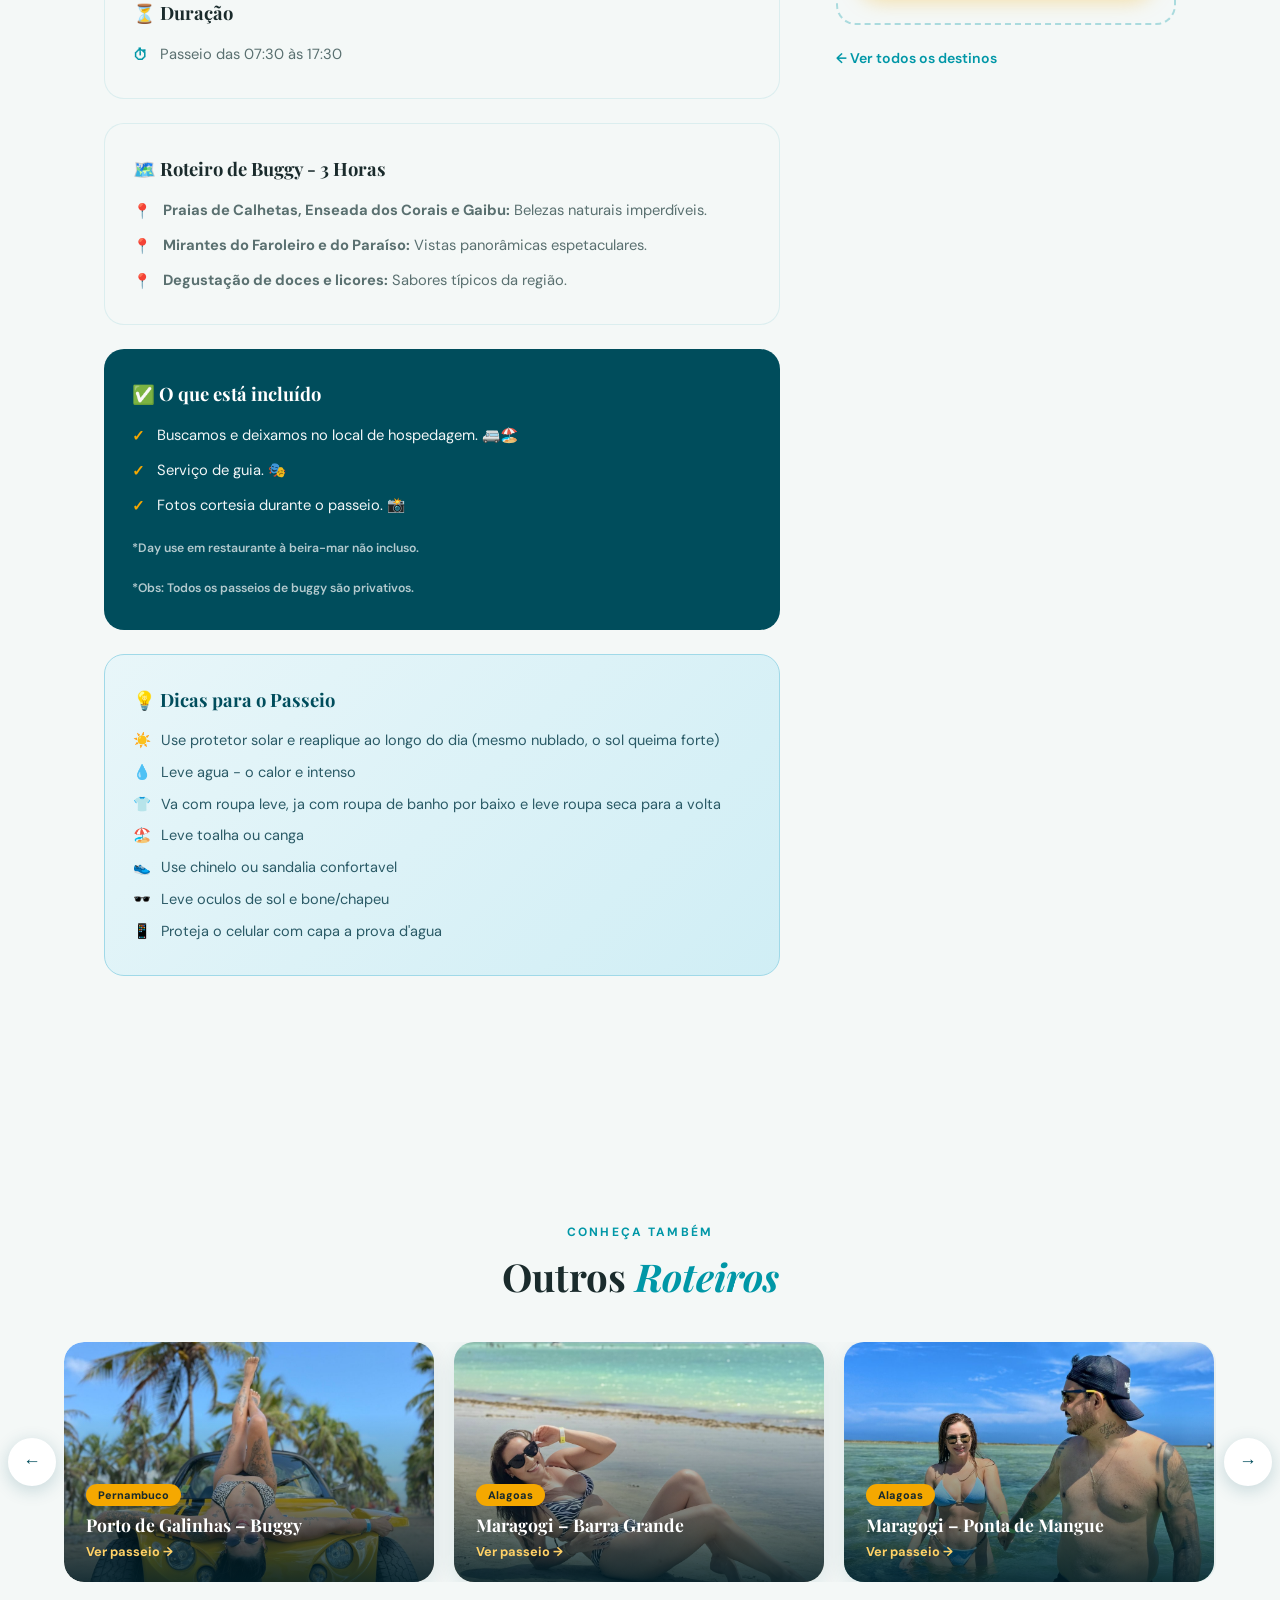
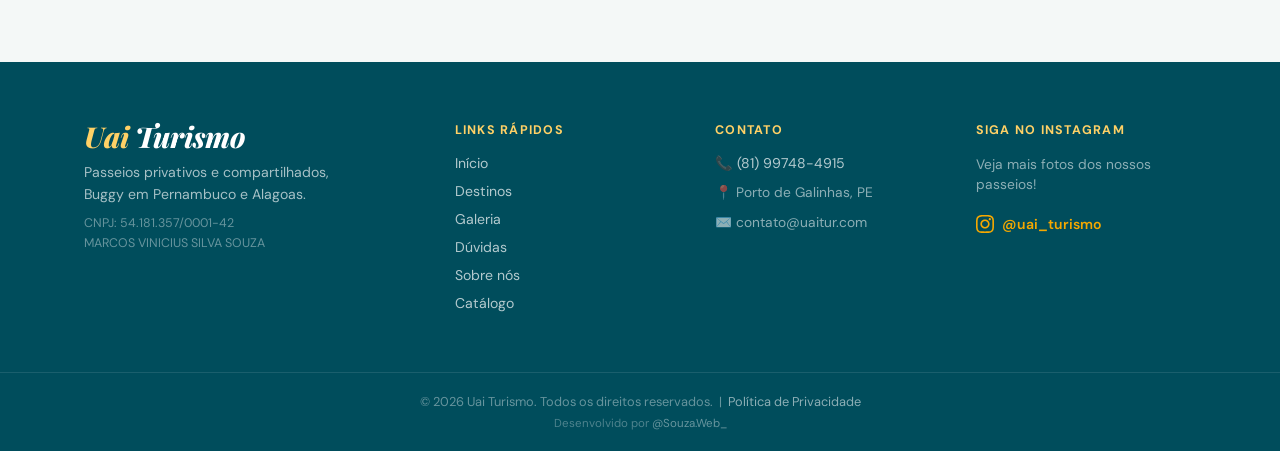
==== commit e83edcad: "fim" ====
--- a/passeio-cabo-santo-agostinho.html
+++ b/passeio-cabo-santo-agostinho.html
@@ -141,6 +141,12 @@
         }
     </style>
     
+
+    <meta property="og:image" content="https://www.uaitur.com/bio/fotos/Logo%20_uai%20TURISMO_%20na%20Praia%20Tropical%20(1).png">
+    <meta property="og:image:width" content="400">
+    <meta property="og:image:height" content="400">
+    <meta name="twitter:card" content="summary">
+    <meta name="twitter:image" content="https://www.uaitur.com/bio/fotos/Logo%20_uai%20TURISMO_%20na%20Praia%20Tropical%20(1).png">
 </head>
 
 <body>
--- a/style.css
+++ b/style.css
@@ -793,7 +793,7 @@
    ============================================ */
 .destinos-section {
   padding: 100px 5% 60px;
-  background: var(--off-white);
+  background: linear-gradient(145deg, #e8f5f6 0%, #f4f8f7 45%, #fef9ee 100%);
 }
 
 .destinos-intro {
@@ -974,7 +974,7 @@
    ============================================ */
 .diferenciais-section {
   padding: 100px 5%;
-  background: var(--white);
+  background: linear-gradient(155deg, #eaf5f6 0%, #f7fafa 35%, #fffbf0 70%, #eef7f7 100%);
   position: relative;
   overflow: hidden;
 }
@@ -988,11 +988,14 @@
 }
 
 .diferencial-card {
-  background: var(--off-white);
+  background: rgba(255, 255, 255, 0.05);
+  backdrop-filter: none;
+  -webkit-backdrop-filter: none;
   border-radius: var(--radius);
   padding: 36px 28px;
   text-align: center;
-  border: 1px solid rgba(0,151,167,.10);
+  border: 1px solid rgba(255, 255, 255, 0.75);
+  box-shadow: 0 4px 24px rgba(0, 105, 120, 0.10), inset 0 1px 0 rgba(255,255,255,0.9);
   transition: var(--transition);
   position: relative;
   overflow: hidden;
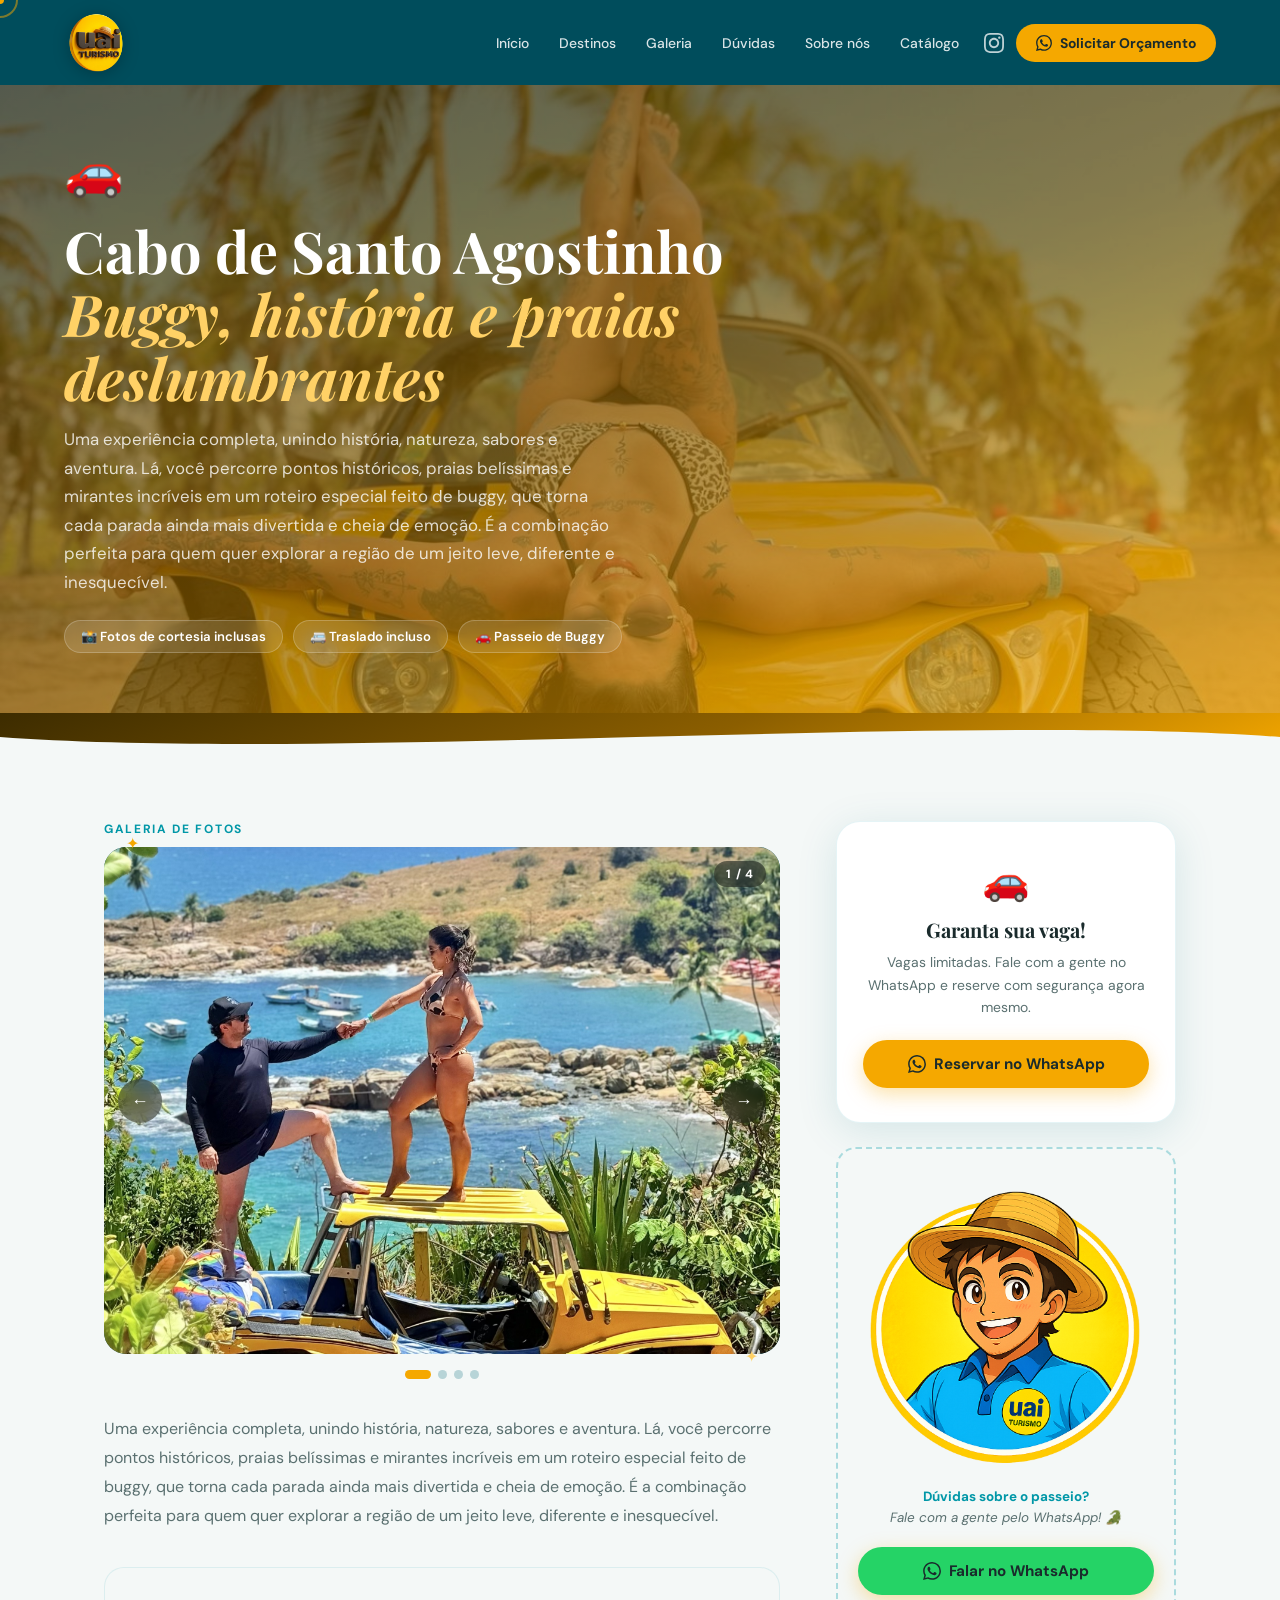
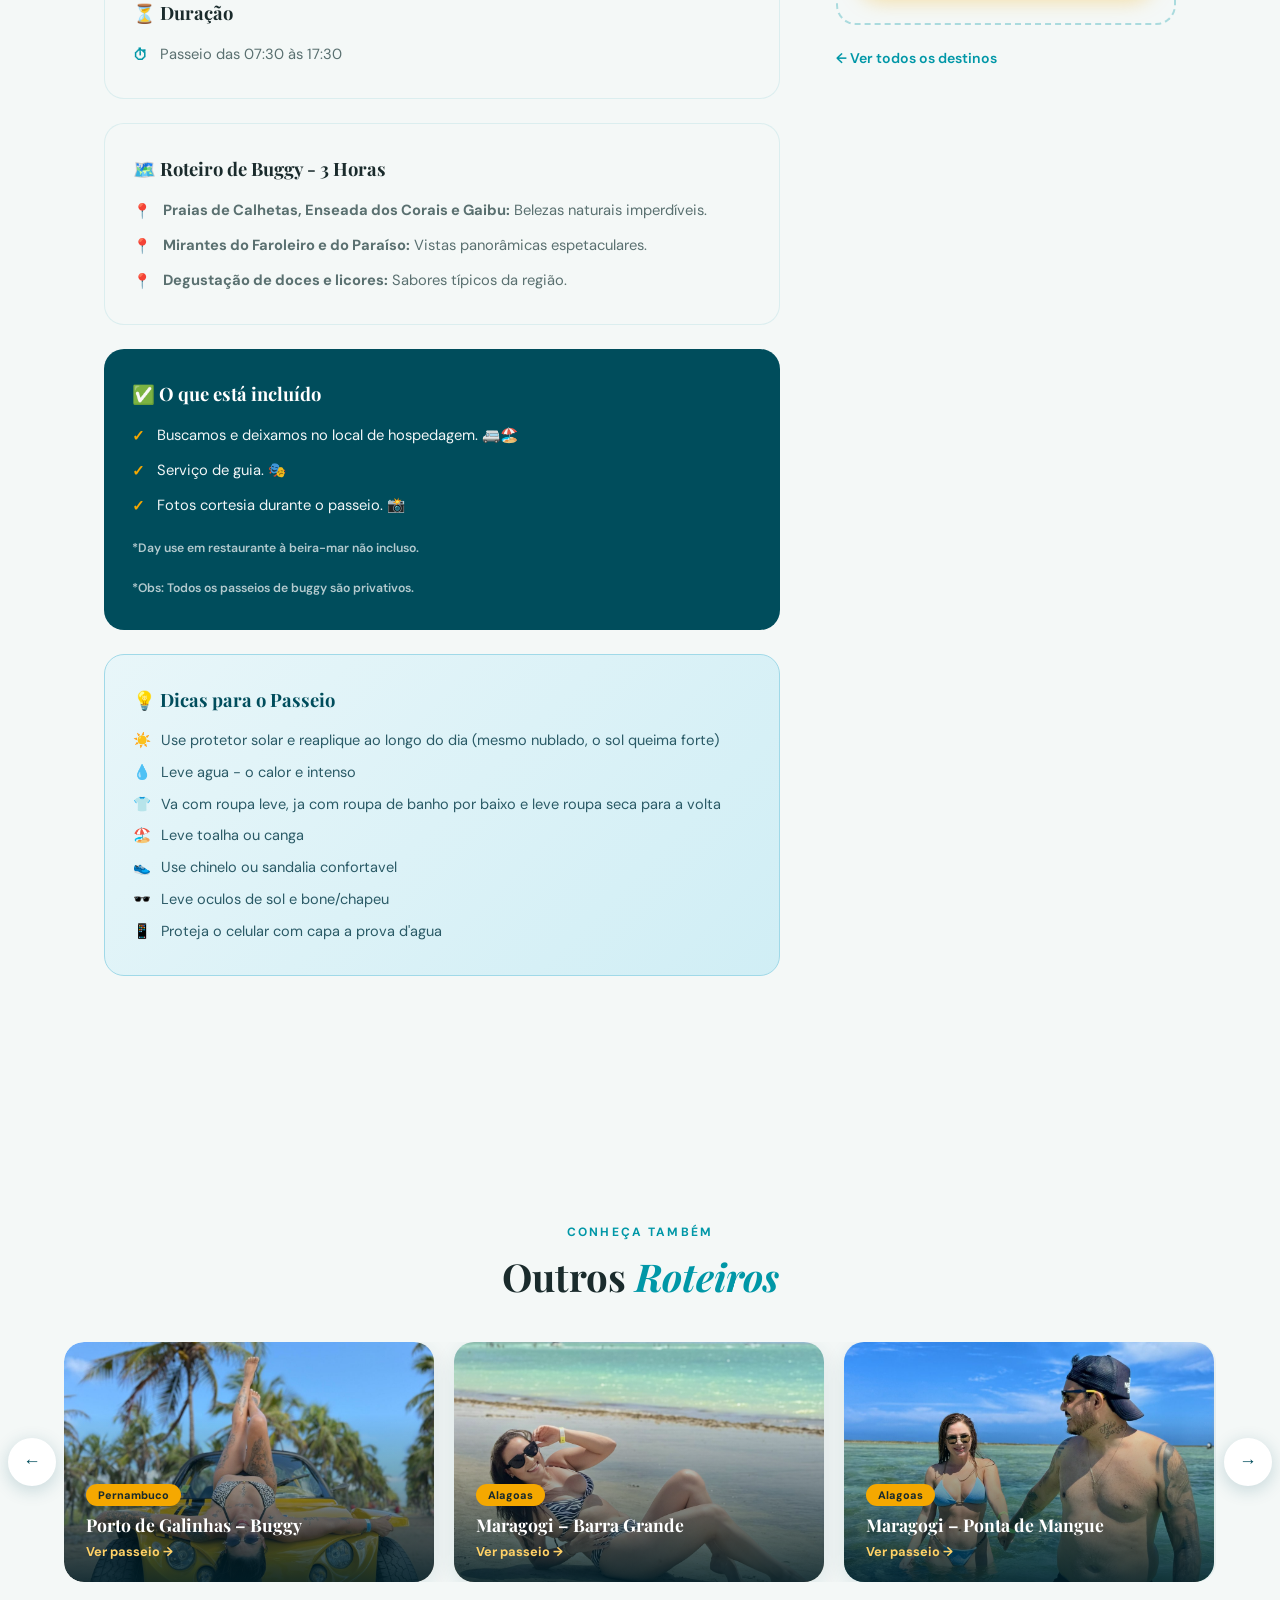
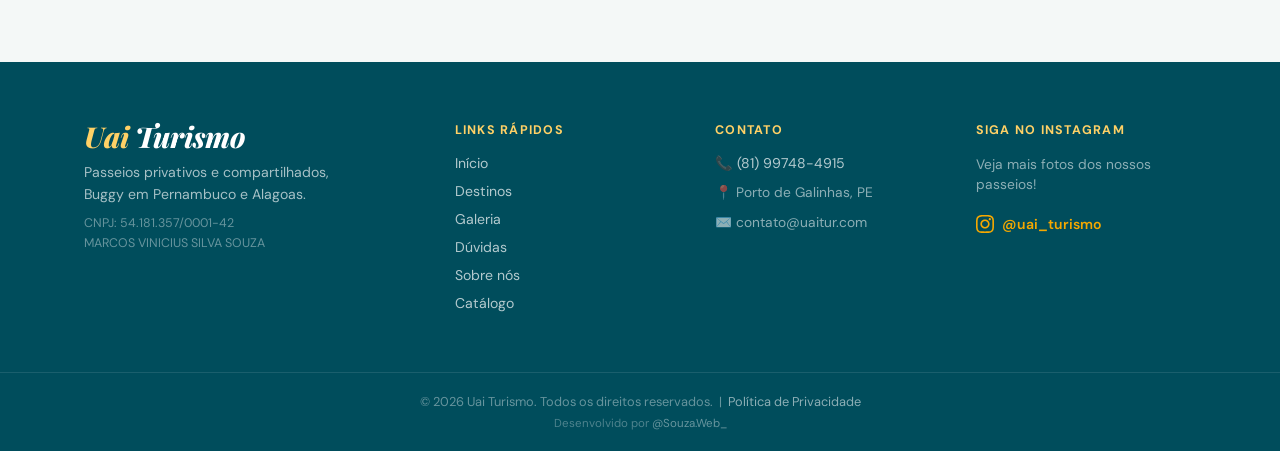
==== commit 9a5ebd0f: "politica" ====
--- a/passeio-cabo-santo-agostinho.html
+++ b/passeio-cabo-santo-agostinho.html
@@ -142,11 +142,11 @@
     </style>
     
 
-    <meta property="og:image" content="https://www.uaitur.com/bio/fotos/Logo%20_uai%20TURISMO_%20na%20Praia%20Tropical%20(1).png">
+    <meta property="og:image" content="https://www.uaitur.com/foto/Logo%20_uai%20TURISMO_%20na%20Praia%20Tropical.png">
     <meta property="og:image:width" content="400">
     <meta property="og:image:height" content="400">
     <meta name="twitter:card" content="summary">
-    <meta name="twitter:image" content="https://www.uaitur.com/bio/fotos/Logo%20_uai%20TURISMO_%20na%20Praia%20Tropical%20(1).png">
+    <meta name="twitter:image" content="https://www.uaitur.com/foto/Logo%20_uai%20TURISMO_%20na%20Praia%20Tropical.png">
 </head>
 
 <body>
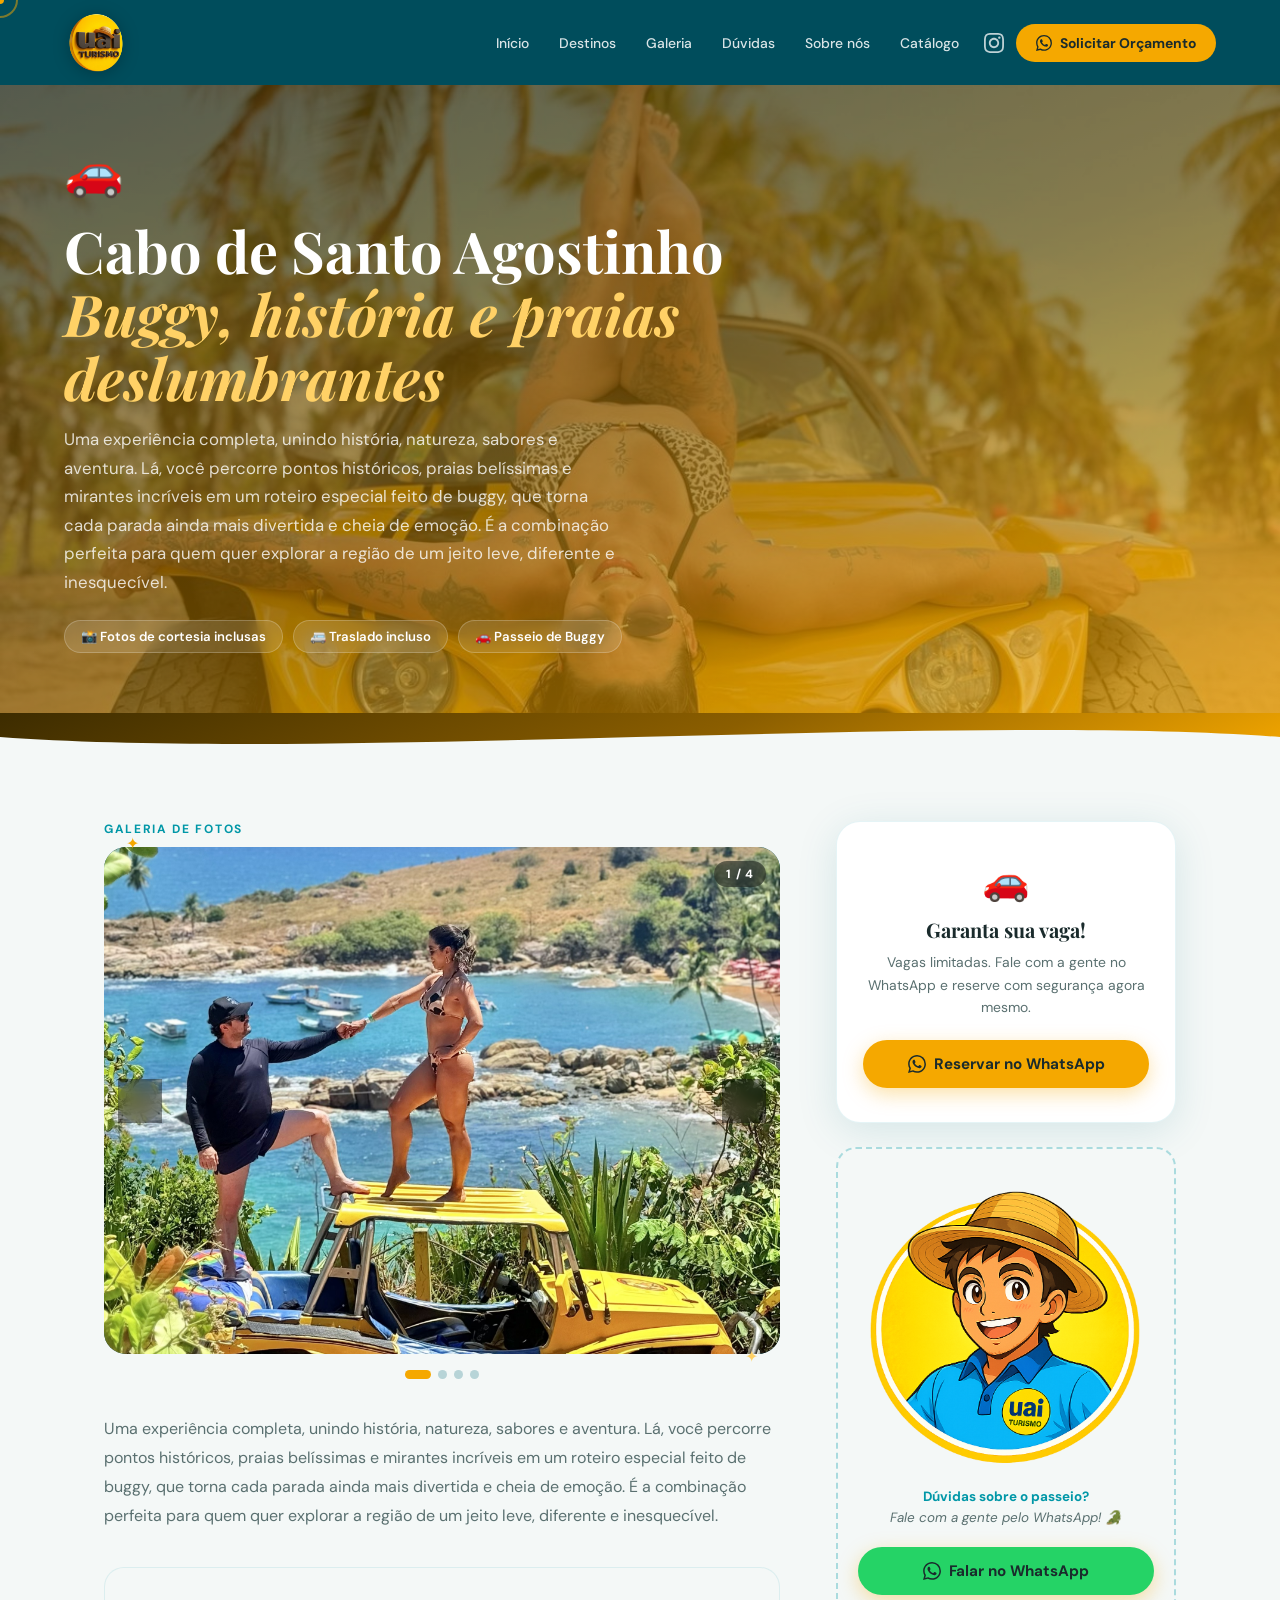
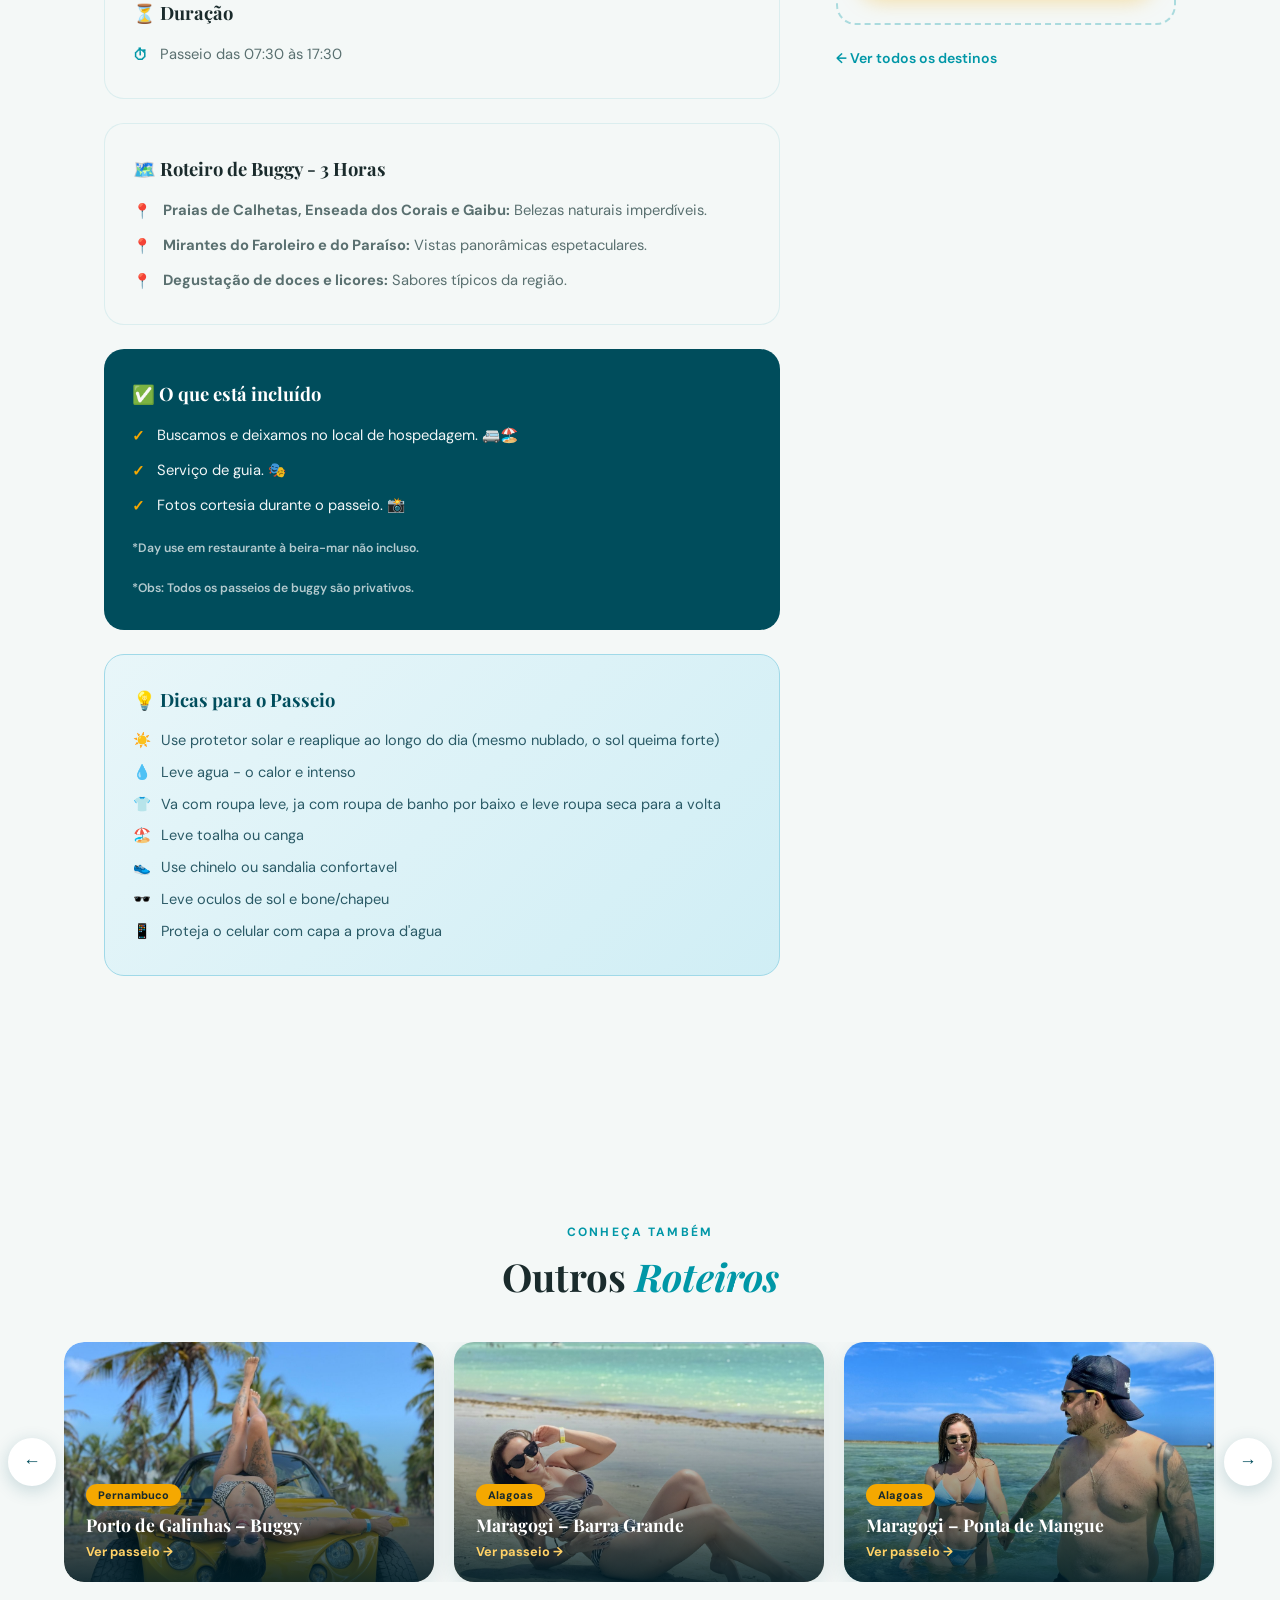
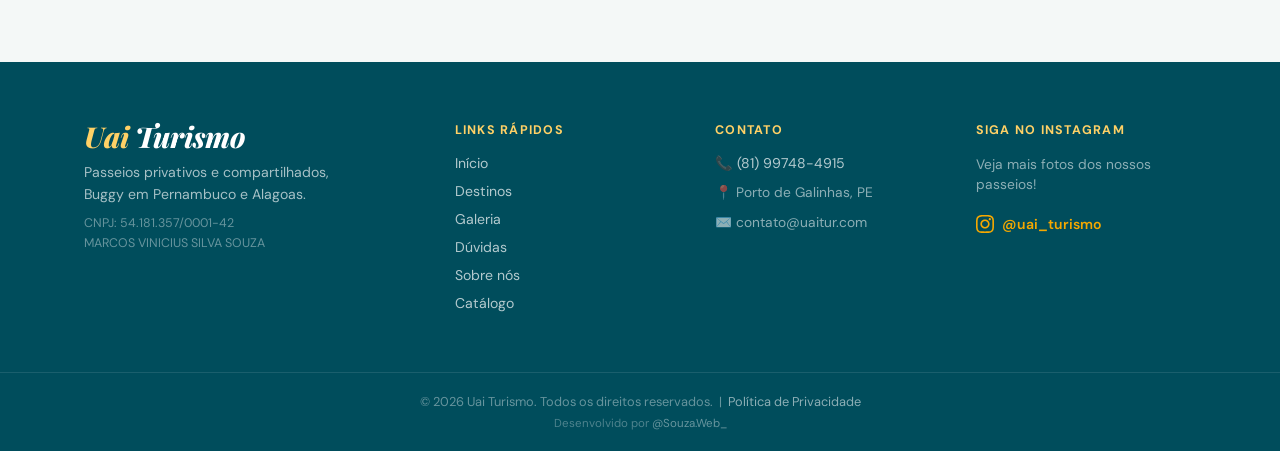
==== commit 5187b850: "pixel e foto fundo" ====
--- a/passeio-cabo-santo-agostinho.html
+++ b/passeio-cabo-santo-agostinho.html
@@ -5,6 +5,10 @@
   <meta charset="UTF-8" />
   <meta name="viewport" content="width=device-width, initial-scale=1.0" />
   <title>Cabo de Santo Agostinho – Passeio de Buggy – Uai Turismo</title>
+    <!-- Favicon -->
+    <link rel="icon" type="image/png" href="foto/logoo.png">
+    <link rel="apple-touch-icon" href="foto/logoo.png">
+
   <meta name="description" content="Passeio de buggy em Cabo de Santo Agostinho — história, praias deslumbrantes, mirantes e degustação de doces típicos. Traslado, guia e fotos inclusas.">
   <link href="https://fonts.googleapis.com/css2?family=Playfair+Display:ital,wght@0,700;0,900;1,700&family=DM+Sans:wght@300;400;500;600;700&display=swap" rel="stylesheet" />
   <link rel="stylesheet" href="style.css" />
@@ -147,6 +151,25 @@
     <meta property="og:image:height" content="400">
     <meta name="twitter:card" content="summary">
     <meta name="twitter:image" content="https://www.uaitur.com/foto/Logo%20_uai%20TURISMO_%20na%20Praia%20Tropical.png">
+
+    <!-- Meta Pixel Code -->
+    <script>
+    !function(f,b,e,v,n,t,s)
+    {if(f.fbq)return;n=f.fbq=function(){n.callMethod?
+    n.callMethod.apply(n,arguments):n.queue.push(arguments)};
+    if(!f._fbq)f._fbq=n;n.push=n;n.loaded=!0;n.version='2.0';
+    n.queue=[];t=b.createElement(e);t.async=!0;
+    t.src=v;s=b.getElementsByTagName(e)[0];
+    s.parentNode.insertBefore(t,s)}(window, document,'script',
+    'https://connect.facebook.net/en_US/fbevents.js');
+    fbq('init', '1936582633666731');
+    fbq('track', 'PageView');
+    </script>
+    <noscript><img height="1" width="1" style="display:none"
+    src="https://www.facebook.com/tr?id=1936582633666731&ev=PageView&noscript=1"
+    /></noscript>
+    <!-- End Meta Pixel Code -->
+
 </head>
 
 <body>
